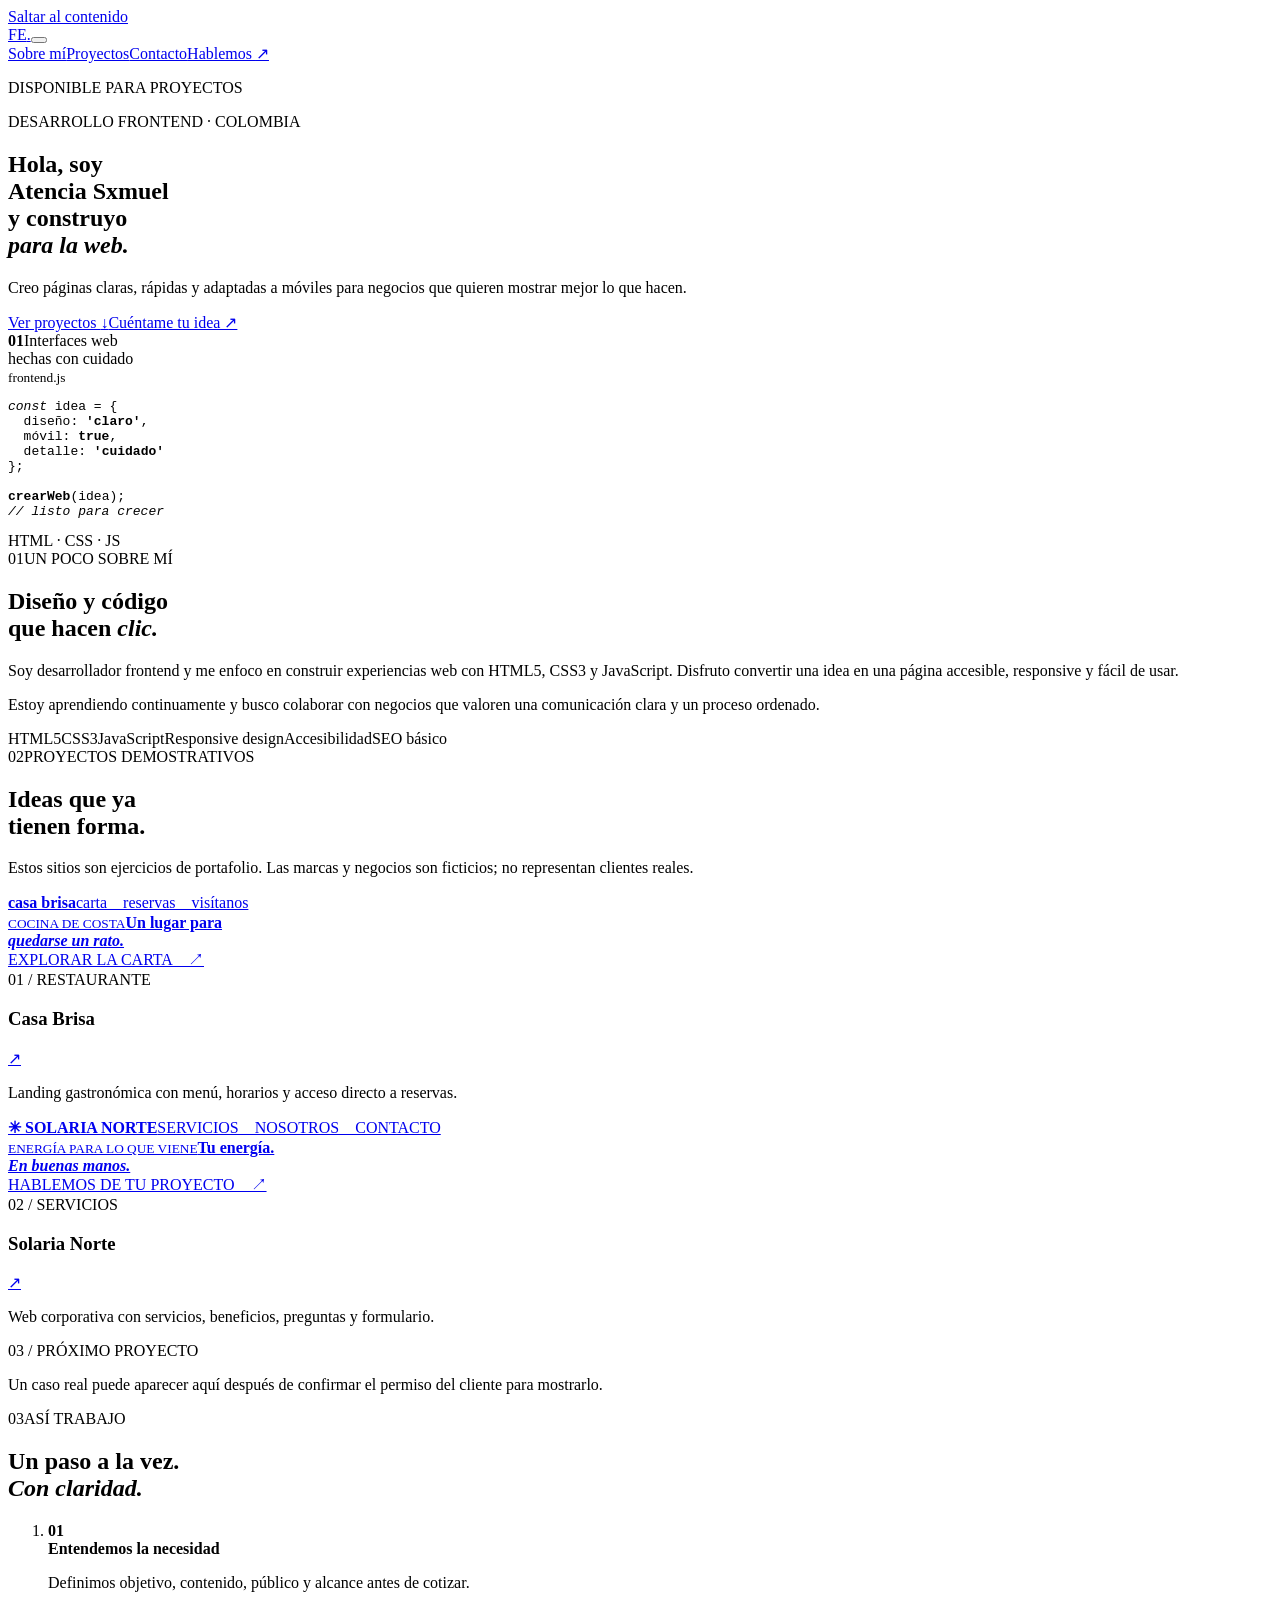
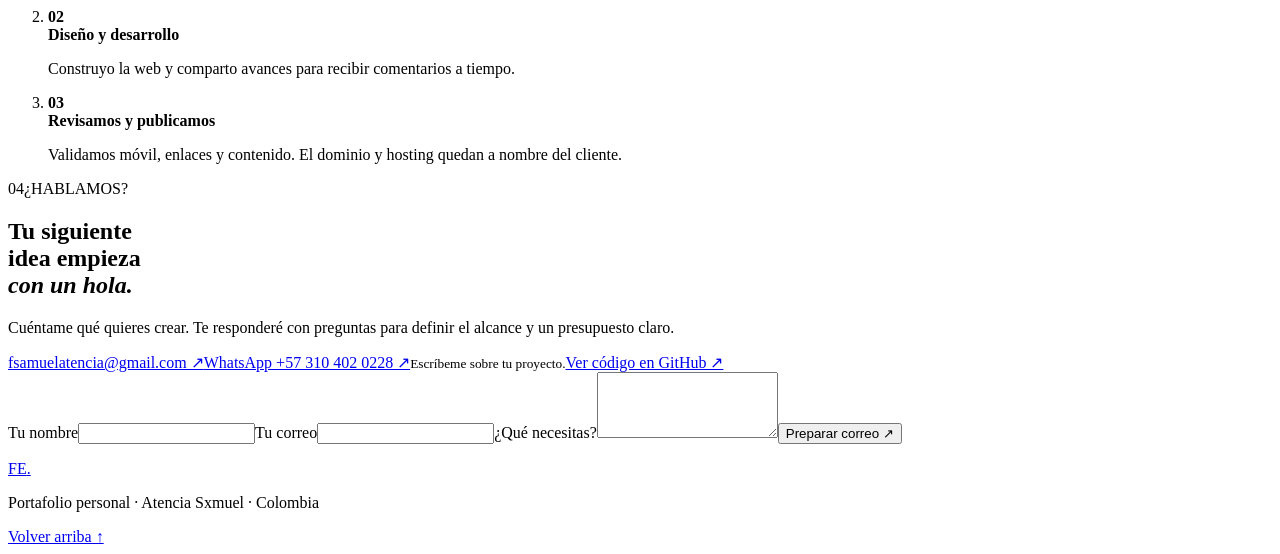
==== portafolio/index.html @ 1b9b663e "Rename portafolio__index.html to portafolio/index.html" ====
<!doctype html>
<html lang="es"><head><meta charset="utf-8"><meta name="viewport" content="width=device-width, initial-scale=1"><meta name="description" content="Portafolio de desarrollo frontend de Atencia Sxmuel. Sitios web rápidos, claros y adaptados a móviles."><meta name="theme-color" content="#151719"><title>Atencia Sxmuel | Desarrollador frontend</title><link rel="stylesheet" href="styles.css"><script src="script.js" defer></script></head>
<body><a class="skip" href="#contenido">Saltar al contenido</a><header class="header"><a class="wordmark" href="#inicio" aria-label="Inicio">FE<span>.</span></a><button class="menu-toggle" aria-expanded="false" aria-controls="nav" aria-label="Abrir menú"><span></span><span></span></button><nav id="nav" aria-label="Navegación principal"><a href="#sobre-mi">Sobre mí</a><a href="#proyectos">Proyectos</a><a href="#contacto">Contacto</a><a class="nav-resume" href="#contacto">Hablemos <span>↗</span></a></nav></header>
<main id="contenido"><section class="hero" id="inicio"><div class="hero-left"><p class="availability"><span></span> DISPONIBLE PARA PROYECTOS</p><p class="eyebrow">DESARROLLO FRONTEND · COLOMBIA</p><h1>Hola, soy<br><span>Atencia Sxmuel</span><br>y construyo<br><em>para la web.</em></h1><p class="hero-summary">Creo páginas claras, rápidas y adaptadas a móviles para negocios que quieren mostrar mejor lo que hacen.</p><div class="hero-ctas"><a class="button button-accent" href="#proyectos">Ver proyectos <span>↓</span></a><a class="quiet-link" href="#contacto">Cuéntame tu idea ↗</a></div><div class="hero-count"><b>01</b><span>Interfaces web<br>hechas con cuidado</span></div></div><div class="hero-right"><div class="orbit orbit-one"></div><div class="orbit orbit-two"></div><div class="code-card"><div class="code-top"><span></span><span></span><span></span><small>frontend.js</small></div><pre><code><i>const</i> idea = {<br>  diseño: <b>'claro'</b>,<br>  móvil: <b>true</b>,<br>  detalle: <b>'cuidado'</b><br>};<br><br><strong>crearWeb</strong>(idea);<br><em>// listo para crecer</em></code></pre></div><div class="hero-tag">HTML <span>·</span> CSS <span>·</span> JS</div></div></section>
<section class="about section" id="sobre-mi"><div class="section-label"><span>01</span><span>UN POCO SOBRE MÍ</span></div><div class="about-body"><h2>Diseño y código<br>que hacen <em>clic.</em></h2><div><p>Soy desarrollador frontend y me enfoco en construir experiencias web con HTML5, CSS3 y JavaScript. Disfruto convertir una idea en una página accesible, responsive y fácil de usar.</p><p>Estoy aprendiendo continuamente y busco colaborar con negocios que valoren una comunicación clara y un proceso ordenado.</p><div class="skills"><span>HTML5</span><span>CSS3</span><span>JavaScript</span><span>Responsive design</span><span>Accesibilidad</span><span>SEO básico</span></div></div></div></section>
<section class="projects section" id="proyectos"><div class="section-label"><span>02</span><span>PROYECTOS DEMOSTRATIVOS</span></div><div class="projects-heading"><h2>Ideas que ya<br>tienen forma.</h2><p>Estos sitios son ejercicios de portafolio. Las marcas y negocios son ficticios; no representan clientes reales.</p></div><div class="project-grid">
 <article class="project-card project-food"><a class="project-preview preview-food" href="../restaurante/index.html" aria-label="Abrir sitio de Casa Brisa"><div class="preview-nav"><b>casa brisa</b><span>carta　reservas　visítanos</span></div><div class="preview-hero"><small>COCINA DE COSTA</small><strong>Un lugar para<br><i>quedarse un rato.</i></strong><div class="preview-chip">EXPLORAR LA CARTA　↗</div></div></a><div class="project-meta"><div><span>01 / RESTAURANTE</span><h3>Casa Brisa</h3></div><a href="../restaurante/index.html" aria-label="Ver proyecto Casa Brisa">↗</a></div><p>Landing gastronómica con menú, horarios y acceso directo a reservas.</p></article>
 <article class="project-card project-energy"><a class="project-preview preview-energy" href="../empresa/index.html" aria-label="Abrir sitio de Solaria Norte"><div class="preview-nav"><b>✳ SOLARIA NORTE</b><span>SERVICIOS　NOSOTROS　CONTACTO</span></div><div class="preview-hero"><small>ENERGÍA PARA LO QUE VIENE</small><strong>Tu energía.<br><i>En buenas manos.</i></strong><div class="preview-chip">HABLEMOS DE TU PROYECTO　↗</div></div></a><div class="project-meta"><div><span>02 / SERVICIOS</span><h3>Solaria Norte</h3></div><a href="../empresa/index.html" aria-label="Ver proyecto Solaria Norte">↗</a></div><p>Web corporativa con servicios, beneficios, preguntas y formulario.</p></article>
 </div><div class="project-note"><span>03 / PRÓXIMO PROYECTO</span><p>Un caso real puede aparecer aquí después de confirmar el permiso del cliente para mostrarlo.</p></div></section>
<section class="process section"><div class="section-label"><span>03</span><span>ASÍ TRABAJO</span></div><div class="process-grid"><h2>Un paso a la vez.<br><em>Con claridad.</em></h2><ol><li><b>01</b><div><strong>Entendemos la necesidad</strong><p>Definimos objetivo, contenido, público y alcance antes de cotizar.</p></div></li><li><b>02</b><div><strong>Diseño y desarrollo</strong><p>Construyo la web y comparto avances para recibir comentarios a tiempo.</p></div></li><li><b>03</b><div><strong>Revisamos y publicamos</strong><p>Validamos móvil, enlaces y contenido. El dominio y hosting quedan a nombre del cliente.</p></div></li></ol></div></section>
<section id="contacto" class="contact section"><div class="section-label"><span>04</span><span>¿HABLAMOS?</span></div><div class="contact-grid"><div><h2>Tu siguiente<br>idea empieza<br><em>con un hola.</em></h2><p>Cuéntame qué quieres crear. Te responderé con preguntas para definir el alcance y un presupuesto claro.</p><a class="email-link" href="mailto:fsamuelatencia@gmail.com">fsamuelatencia@gmail.com ↗</a><a class="email-link" href="https://wa.me/573104020228" target="_blank" rel="noopener">WhatsApp +57 310 402 0228 ↗</a><small>Escríbeme sobre tu proyecto.</small><a class="email-link" href="https://github.com/fsamuelatencia-crypto" target="_blank" rel="noopener">Ver código en GitHub ↗</a></div><form id="contact-form"><label for="name">Tu nombre</label><input id="name" name="name" required minlength="2" autocomplete="name"><label for="email">Tu correo</label><input id="email" type="email" name="email" required autocomplete="email"><label for="message">¿Qué necesitas?</label><textarea id="message" name="message" rows="4" required minlength="10"></textarea><button class="button button-accent" type="submit">Preparar correo <span>↗</span></button><p id="form-status" role="status" aria-live="polite"></p></form></div></section></main>
<footer class="footer"><a class="wordmark" href="#inicio">FE<span>.</span></a><p>Portafolio personal · Atencia Sxmuel · Colombia</p><a href="#inicio">Volver arriba ↑</a></footer></body></html>
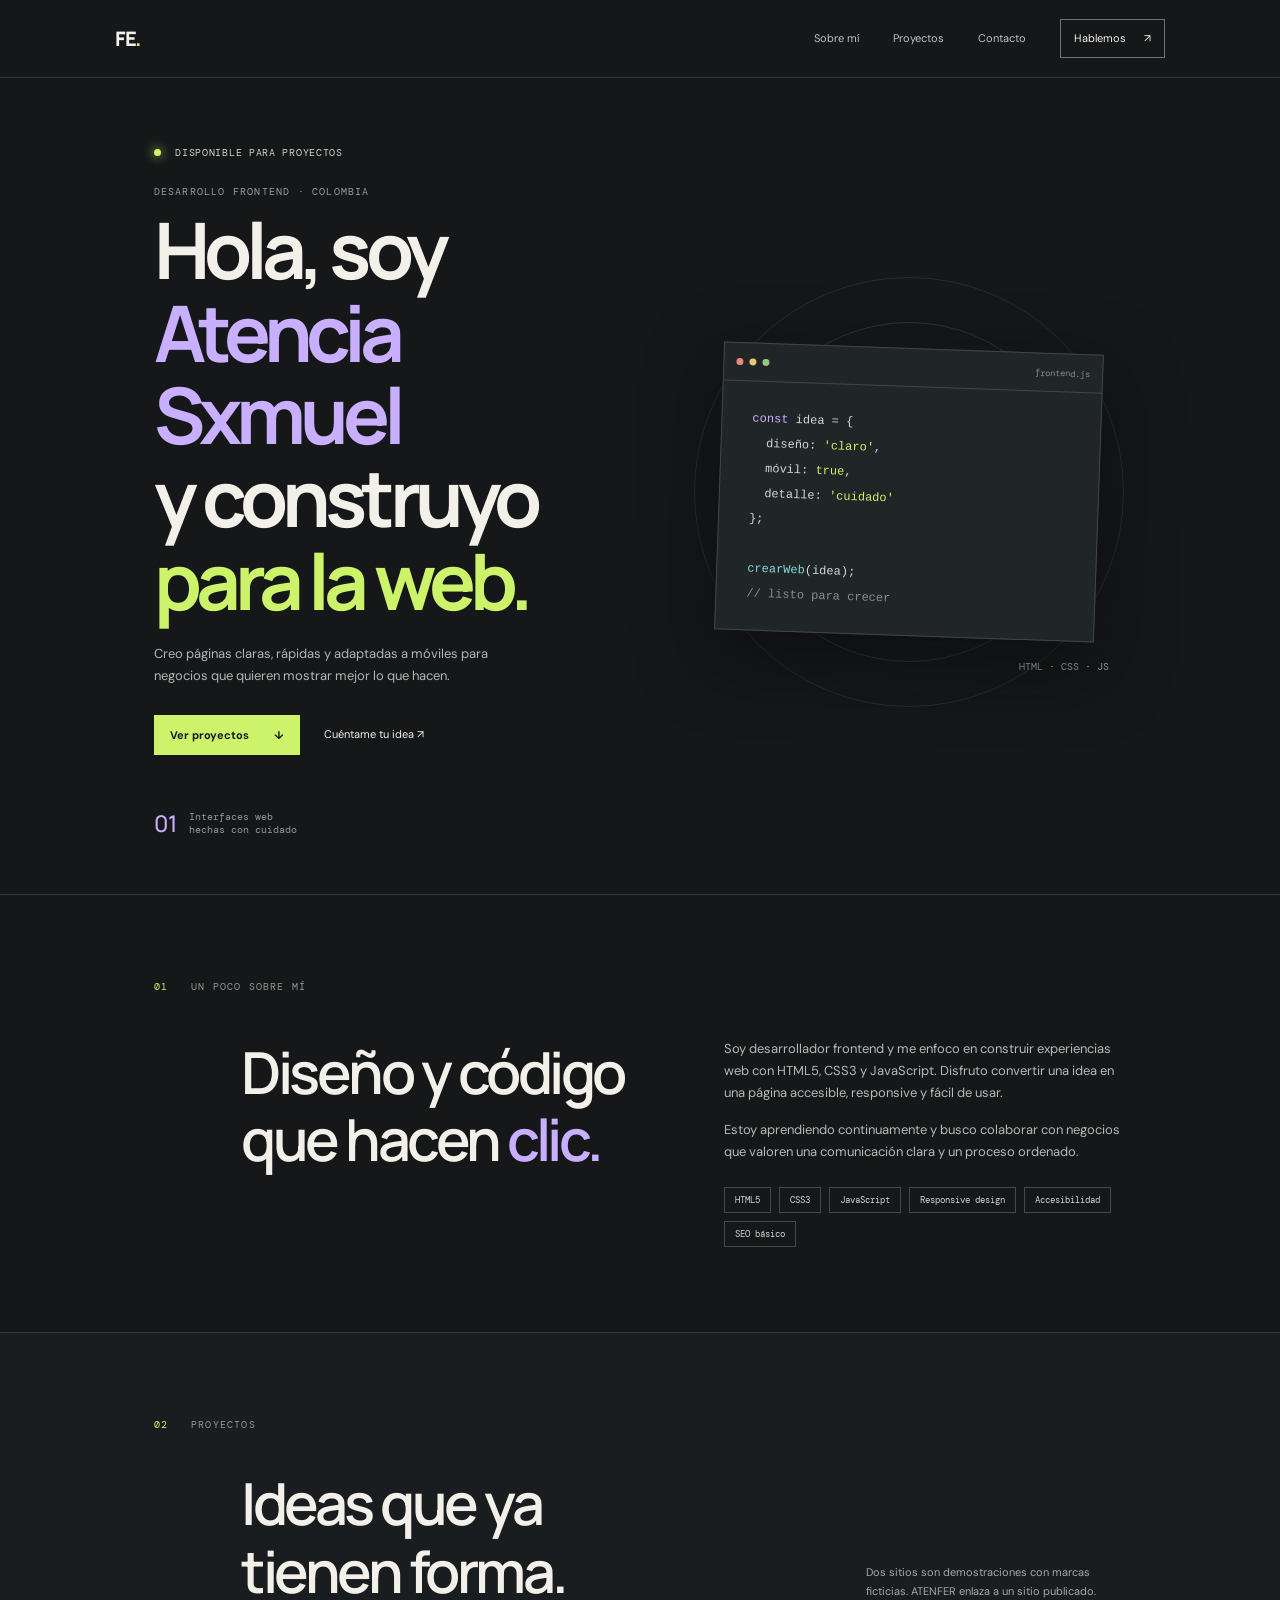
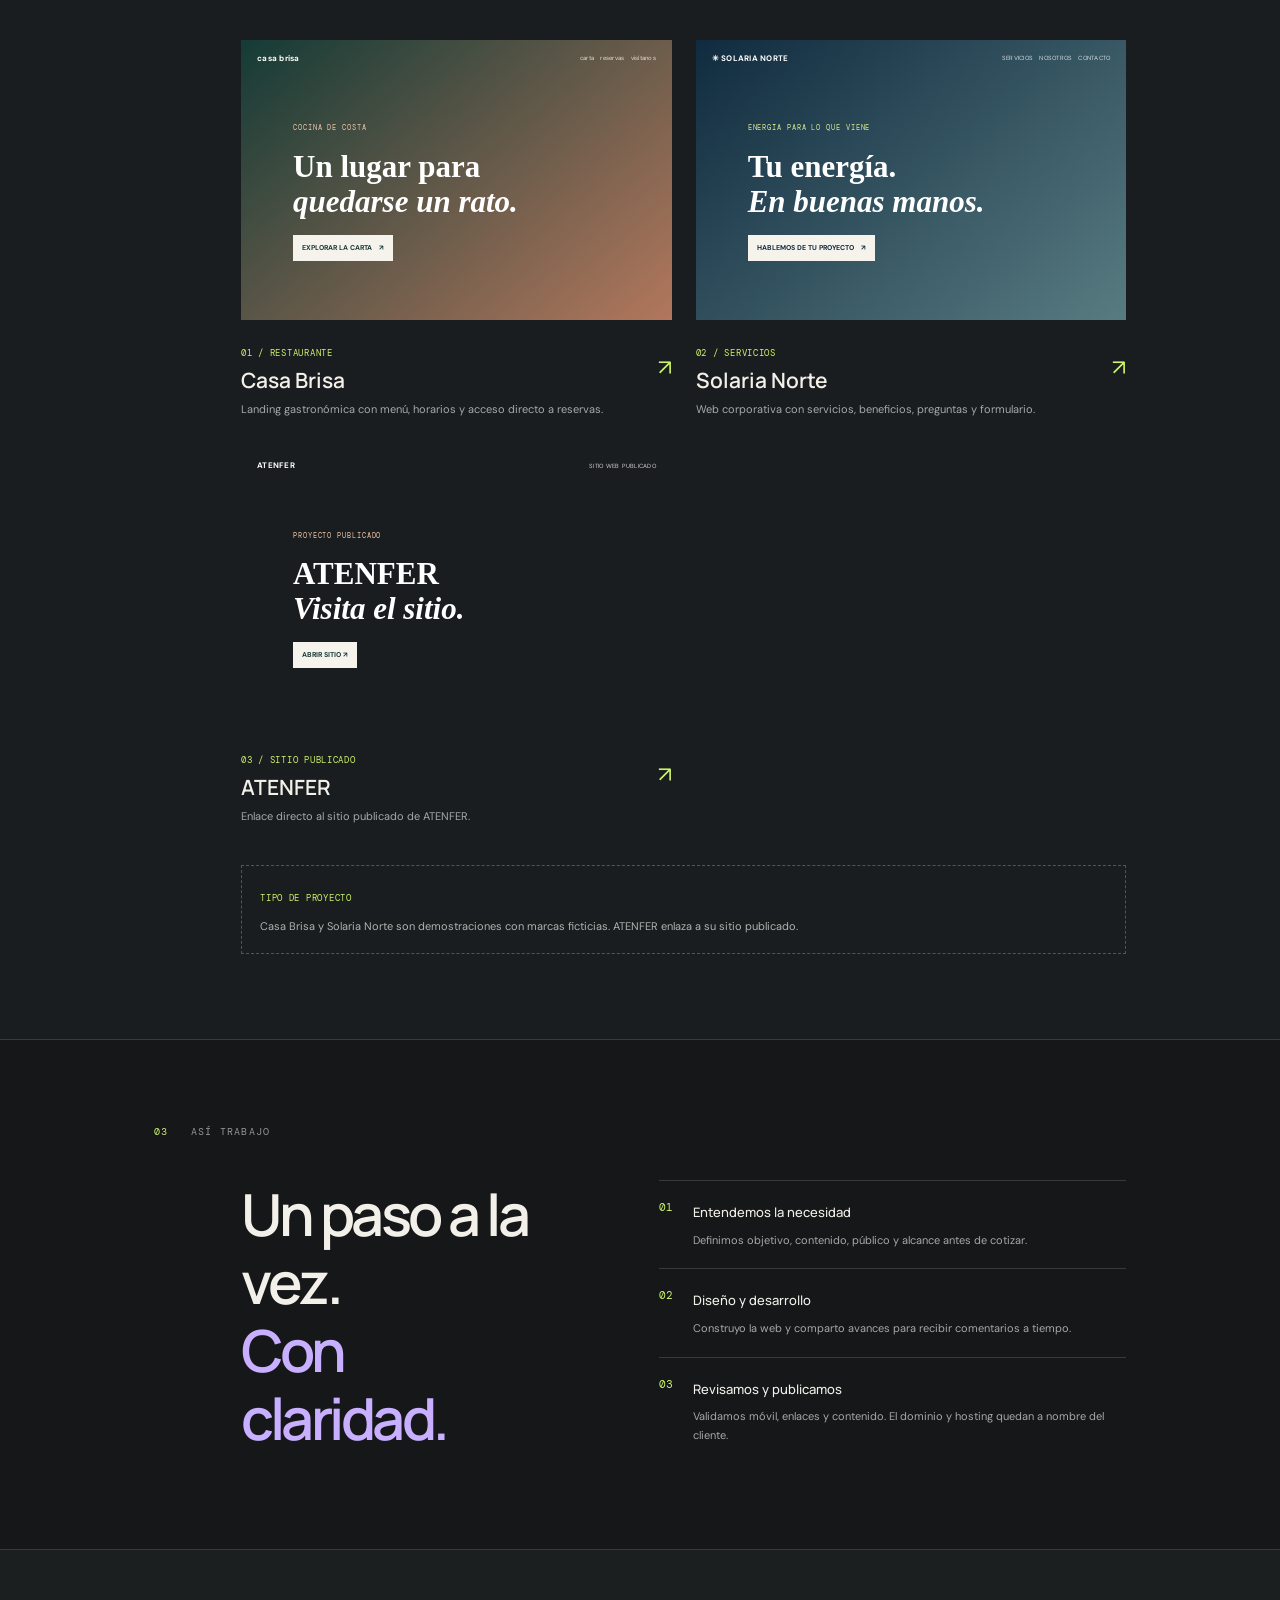
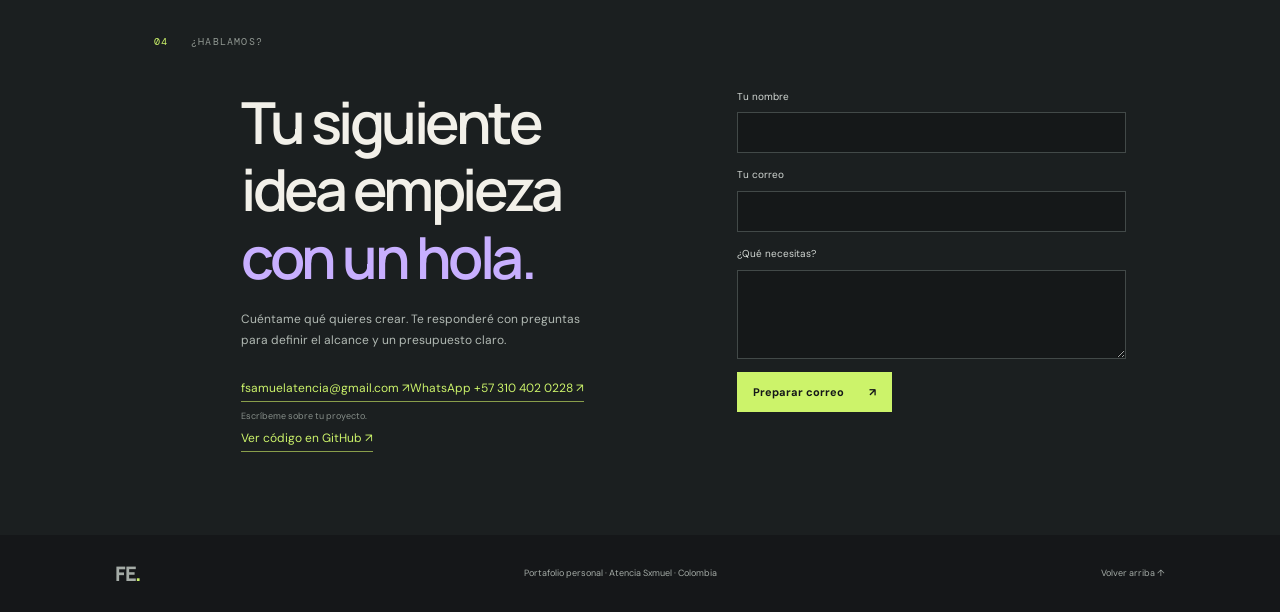
==== commit e73361a7: "Add ATENFER to client portfolio" ====
--- a/portafolio/index.html
+++ b/portafolio/index.html
@@ -3,10 +3,10 @@
 <body><a class="skip" href="#contenido">Saltar al contenido</a><header class="header"><a class="wordmark" href="#inicio" aria-label="Inicio">FE<span>.</span></a><button class="menu-toggle" aria-expanded="false" aria-controls="nav" aria-label="Abrir menú"><span></span><span></span></button><nav id="nav" aria-label="Navegación principal"><a href="#sobre-mi">Sobre mí</a><a href="#proyectos">Proyectos</a><a href="#contacto">Contacto</a><a class="nav-resume" href="#contacto">Hablemos <span>↗</span></a></nav></header>
 <main id="contenido"><section class="hero" id="inicio"><div class="hero-left"><p class="availability"><span></span> DISPONIBLE PARA PROYECTOS</p><p class="eyebrow">DESARROLLO FRONTEND · COLOMBIA</p><h1>Hola, soy<br><span>Atencia Sxmuel</span><br>y construyo<br><em>para la web.</em></h1><p class="hero-summary">Creo páginas claras, rápidas y adaptadas a móviles para negocios que quieren mostrar mejor lo que hacen.</p><div class="hero-ctas"><a class="button button-accent" href="#proyectos">Ver proyectos <span>↓</span></a><a class="quiet-link" href="#contacto">Cuéntame tu idea ↗</a></div><div class="hero-count"><b>01</b><span>Interfaces web<br>hechas con cuidado</span></div></div><div class="hero-right"><div class="orbit orbit-one"></div><div class="orbit orbit-two"></div><div class="code-card"><div class="code-top"><span></span><span></span><span></span><small>frontend.js</small></div><pre><code><i>const</i> idea = {<br>  diseño: <b>'claro'</b>,<br>  móvil: <b>true</b>,<br>  detalle: <b>'cuidado'</b><br>};<br><br><strong>crearWeb</strong>(idea);<br><em>// listo para crecer</em></code></pre></div><div class="hero-tag">HTML <span>·</span> CSS <span>·</span> JS</div></div></section>
 <section class="about section" id="sobre-mi"><div class="section-label"><span>01</span><span>UN POCO SOBRE MÍ</span></div><div class="about-body"><h2>Diseño y código<br>que hacen <em>clic.</em></h2><div><p>Soy desarrollador frontend y me enfoco en construir experiencias web con HTML5, CSS3 y JavaScript. Disfruto convertir una idea en una página accesible, responsive y fácil de usar.</p><p>Estoy aprendiendo continuamente y busco colaborar con negocios que valoren una comunicación clara y un proceso ordenado.</p><div class="skills"><span>HTML5</span><span>CSS3</span><span>JavaScript</span><span>Responsive design</span><span>Accesibilidad</span><span>SEO básico</span></div></div></div></section>
-<section class="projects section" id="proyectos"><div class="section-label"><span>02</span><span>PROYECTOS DEMOSTRATIVOS</span></div><div class="projects-heading"><h2>Ideas que ya<br>tienen forma.</h2><p>Estos sitios son ejercicios de portafolio. Las marcas y negocios son ficticios; no representan clientes reales.</p></div><div class="project-grid">
+<section class="projects section" id="proyectos"><div class="section-label"><span>02</span><span>PROYECTOS</span></div><div class="projects-heading"><h2>Ideas que ya<br>tienen forma.</h2><p>Dos sitios son demostraciones con marcas ficticias. ATENFER enlaza a un sitio publicado.</p></div><div class="project-grid">
  <article class="project-card project-food"><a class="project-preview preview-food" href="../restaurante/index.html" aria-label="Abrir sitio de Casa Brisa"><div class="preview-nav"><b>casa brisa</b><span>carta　reservas　visítanos</span></div><div class="preview-hero"><small>COCINA DE COSTA</small><strong>Un lugar para<br><i>quedarse un rato.</i></strong><div class="preview-chip">EXPLORAR LA CARTA　↗</div></div></a><div class="project-meta"><div><span>01 / RESTAURANTE</span><h3>Casa Brisa</h3></div><a href="../restaurante/index.html" aria-label="Ver proyecto Casa Brisa">↗</a></div><p>Landing gastronómica con menú, horarios y acceso directo a reservas.</p></article>
  <article class="project-card project-energy"><a class="project-preview preview-energy" href="../empresa/index.html" aria-label="Abrir sitio de Solaria Norte"><div class="preview-nav"><b>✳ SOLARIA NORTE</b><span>SERVICIOS　NOSOTROS　CONTACTO</span></div><div class="preview-hero"><small>ENERGÍA PARA LO QUE VIENE</small><strong>Tu energía.<br><i>En buenas manos.</i></strong><div class="preview-chip">HABLEMOS DE TU PROYECTO　↗</div></div></a><div class="project-meta"><div><span>02 / SERVICIOS</span><h3>Solaria Norte</h3></div><a href="../empresa/index.html" aria-label="Ver proyecto Solaria Norte">↗</a></div><p>Web corporativa con servicios, beneficios, preguntas y formulario.</p></article>
- </div><div class="project-note"><span>03 / PRÓXIMO PROYECTO</span><p>Un caso real puede aparecer aquí después de confirmar el permiso del cliente para mostrarlo.</p></div></section>
+ <article class="project-card project-atenfer"><a class="project-preview preview-atenfer" href="https://atenfer.expo.app" target="_blank" rel="noopener" aria-label="Abrir sitio publicado ATENFER"><div class="preview-nav"><b>ATENFER</b><span>SITIO WEB PUBLICADO</span></div><div class="preview-hero"><small>PROYECTO PUBLICADO</small><strong>ATENFER<br><i>Visita el sitio.</i></strong><div class="preview-chip">ABRIR SITIO ↗</div></div></a><div class="project-meta"><div><span>03 / SITIO PUBLICADO</span><h3>ATENFER</h3></div><a href="https://atenfer.expo.app" target="_blank" rel="noopener" aria-label="Abrir ATENFER en una pestaña nueva">↗</a></div><p>Enlace directo al sitio publicado de ATENFER.</p></article></div><div class="project-note"><span>TIPO DE PROYECTO</span><p>Casa Brisa y Solaria Norte son demostraciones con marcas ficticias. ATENFER enlaza a su sitio publicado.</p></div></section>
 <section class="process section"><div class="section-label"><span>03</span><span>ASÍ TRABAJO</span></div><div class="process-grid"><h2>Un paso a la vez.<br><em>Con claridad.</em></h2><ol><li><b>01</b><div><strong>Entendemos la necesidad</strong><p>Definimos objetivo, contenido, público y alcance antes de cotizar.</p></div></li><li><b>02</b><div><strong>Diseño y desarrollo</strong><p>Construyo la web y comparto avances para recibir comentarios a tiempo.</p></div></li><li><b>03</b><div><strong>Revisamos y publicamos</strong><p>Validamos móvil, enlaces y contenido. El dominio y hosting quedan a nombre del cliente.</p></div></li></ol></div></section>
 <section id="contacto" class="contact section"><div class="section-label"><span>04</span><span>¿HABLAMOS?</span></div><div class="contact-grid"><div><h2>Tu siguiente<br>idea empieza<br><em>con un hola.</em></h2><p>Cuéntame qué quieres crear. Te responderé con preguntas para definir el alcance y un presupuesto claro.</p><a class="email-link" href="mailto:fsamuelatencia@gmail.com">fsamuelatencia@gmail.com ↗</a><a class="email-link" href="https://wa.me/573104020228" target="_blank" rel="noopener">WhatsApp +57 310 402 0228 ↗</a><small>Escríbeme sobre tu proyecto.</small><a class="email-link" href="https://github.com/fsamuelatencia-crypto" target="_blank" rel="noopener">Ver código en GitHub ↗</a></div><form id="contact-form"><label for="name">Tu nombre</label><input id="name" name="name" required minlength="2" autocomplete="name"><label for="email">Tu correo</label><input id="email" type="email" name="email" required autocomplete="email"><label for="message">¿Qué necesitas?</label><textarea id="message" name="message" rows="4" required minlength="10"></textarea><button class="button button-accent" type="submit">Preparar correo <span>↗</span></button><p id="form-status" role="status" aria-live="polite"></p></form></div></section></main>
 <footer class="footer"><a class="wordmark" href="#inicio">FE<span>.</span></a><p>Portafolio personal · Atencia Sxmuel · Colombia</p><a href="#inicio">Volver arriba ↑</a></footer></body></html>
--- a/portafolio/styles.css
+++ b/portafolio/styles.css
@@ -0,0 +1 @@
+@import url('https://fonts.googleapis.com/css2?family=DM+Mono:wght@400;500&family=DM+Sans:wght@400;500;600;700&family=Manrope:wght@400;500;600;700;800&display=swap');:root{--bg:#151719;--panel:#1d2022;--text:#f2f0e9;--muted:#a5aaa8;--line:#353a3b;--acid:#ccf36a;--purple:#c8afff;--display:'Manrope',Arial,sans-serif;--sans:'DM Sans',Arial,sans-serif;--mono:'DM Mono',monospace}*{box-sizing:border-box}html{scroll-behavior:smooth}body{margin:0;background:var(--bg);color:var(--text);font:15px/1.7 var(--sans)}a{color:inherit;text-decoration:none}.skip{position:absolute;left:-999px}.skip:focus{left:10px;top:10px;background:#fff;color:#111;padding:10px;z-index:9}.header{height:78px;padding:0 9vw;display:flex;justify-content:space-between;align-items:center;border-bottom:1px solid var(--line)}.wordmark{font:800 20px var(--display);letter-spacing:-.07em}.wordmark span{color:var(--acid)}.header nav{display:flex;gap:34px;align-items:center;font-size:11px;color:#c1c4c1}.header nav a:hover,.quiet-link:hover{color:var(--acid)}.nav-resume{border:1px solid #6f7771;padding:9px 13px;color:var(--text)}.nav-resume span{margin-left:15px}.menu-toggle{display:none}.hero{min-height:680px;padding:68px 12vw 55px;display:grid;grid-template-columns:1.05fr .95fr;align-items:center;gap:6%;overflow:hidden}.availability{font:10px var(--mono);letter-spacing:.07em;color:#d0d4ca;margin:0 0 26px}.availability span{display:inline-block;width:7px;height:7px;border-radius:50%;background:var(--acid);margin-right:8px;box-shadow:0 0 11px #ccf36a}.eyebrow,.section-label{font:10px var(--mono);letter-spacing:.12em;color:#989f99}.hero h1{font:700 clamp(52px,6.2vw,78px)/1.06 var(--display);letter-spacing:-.075em;margin:0 0 22px}.hero h1 span{color:var(--purple)}.hero h1 em{font-style:normal;color:var(--acid)}.hero-summary{max-width:390px;color:#b2b7b4;font-size:13px}.hero-ctas{display:flex;align-items:center;gap:24px;margin-top:27px}.button{display:inline-flex;align-items:center;justify-content:space-between;gap:25px;border:0;padding:13px 16px;font:700 11px var(--sans);cursor:pointer}.button-accent{background:var(--acid);color:#151719}.quiet-link{font-size:11px}.hero-count{display:flex;align-items:center;gap:12px;margin-top:52px;color:#929a95;font:10px var(--mono)}.hero-count b{font:500 23px var(--display);color:var(--purple)}.hero-right{position:relative;min-height:430px;display:grid;place-items:center}.orbit{position:absolute;width:340px;height:340px;border:1px solid #2f3434;border-radius:50%}.orbit-two{width:430px;height:430px;border-color:#272c2d}.code-card{z-index:1;width:min(380px,100%);background:#202527;border:1px solid #414748;box-shadow:0 25px 70px #080a0a99;transform:rotate(2deg)}.code-top{height:38px;border-bottom:1px solid #414748;display:flex;align-items:center;gap:6px;padding:0 12px}.code-top>span{width:7px;height:7px;border-radius:50%;background:#777}.code-top>span:first-child{background:#ec857e}.code-top>span:nth-child(2){background:#e9c66f}.code-top>span:nth-child(3){background:#95c878}.code-top small{margin-left:auto;font:9px var(--mono);color:#858e8a}.code-card pre{padding:24px 30px;margin:0;font:12px/2 var(--mono);color:#d2d9d5}.code-card i{color:#c8afff;font-style:normal}.code-card b{color:var(--acid);font-weight:400}.code-card strong{color:#85d8da;font-weight:400}.code-card em{color:#84908b;font-style:normal}.hero-tag{position:absolute;right:4%;bottom:8%;font:10px var(--mono);color:var(--muted)}.hero-tag span{color:var(--acid)}.section{padding:85px 12vw;border-top:1px solid var(--line)}.section-label{display:flex;gap:23px;color:#929993}.section-label span:first-child{color:var(--acid)}.about-body{display:grid;grid-template-columns:1fr 1fr;gap:9%;margin:45px 0 0 9%}.about h2,.projects h2,.process h2,.contact h2{font:600 clamp(38px,5vw,58px)/1.17 var(--display);letter-spacing:-.06em;margin:0}.about h2 em,.process h2 em,.contact h2 em{font-style:normal;color:var(--purple)}.about-body>div>p{color:#b4bbb6;font-size:13px;margin:0 0 15px}.skills{display:flex;flex-wrap:wrap;gap:8px;margin-top:24px}.skills span{border:1px solid #444a49;padding:6px 10px;color:#d2d6d2;font:9px var(--mono)}.projects{background:#1a1d1f}.projects-heading{display:flex;justify-content:space-between;align-items:end;margin:38px 0 35px 9%}.projects-heading p{font-size:11px;color:var(--muted);max-width:260px;margin:0 0 4px}.project-grid{display:grid;grid-template-columns:1fr 1fr;gap:24px;margin-left:9%}.project-card{min-width:0}.project-preview{height:280px;display:block;padding:12px 16px;color:#fff;overflow:hidden;transition:transform .2s}.project-preview:hover{transform:translateY(-4px)}.preview-food{background:linear-gradient(140deg,#143b36,#b2775c)}.preview-energy{background:linear-gradient(140deg,#102b3f,#587b81)}.preview-nav{display:flex;justify-content:space-between;gap:8px;align-items:center;font-size:8px;letter-spacing:.03em}.preview-nav span{font-size:6px;opacity:.8}.preview-hero{margin:48px 0 0 9%}.preview-hero small{font:7px var(--mono);letter-spacing:.13em;color:#eec4ab}.preview-hero strong{display:block;margin:10px 0 14px;font:600 clamp(19px,3vw,31px)/1.13 Georgia,serif}.preview-energy .preview-hero small{color:#d9e990}.preview-chip{display:inline-block;background:#f6f3ed;color:#183a36;padding:7px 9px;font-size:7px;font-weight:700}.preview-energy .preview-chip{color:#102b3f}.project-meta{display:flex;justify-content:space-between;align-items:center;margin-top:19px}.project-meta span,.project-note>span{font:9px var(--mono);color:var(--acid);letter-spacing:.08em}.project-meta h3{font:600 21px var(--display);margin:2px 0}.project-meta>a{font-size:22px;color:var(--acid)}.project-card>p{font-size:11px;color:var(--muted);margin:4px 0}.project-note{margin:35px 0 0 9%;padding:18px;border:1px dashed #4e5753}.project-note p{margin:7px 0 0;font-size:11px;color:#adb5af}.process-grid{display:grid;grid-template-columns:.8fr 1.2fr;gap:12%;margin:42px 0 0 9%}.process-grid ol{list-style:none;padding:0;margin:0}.process-grid li{display:flex;gap:20px;border-top:1px solid var(--line);padding:19px 0}.process-grid li>b{font:11px var(--mono);color:var(--acid)}.process-grid li strong{font:500 13px var(--display)}.process-grid li p{font-size:11px;color:var(--muted);margin:5px 0 0}.contact{background:#1b1f20}.contact-grid{display:grid;grid-template-columns:1fr 1fr;gap:12%;margin:40px 0 0 9%}.contact-grid>div>p{color:#b1b9b3;font-size:12px;max-width:340px;margin:18px 0 25px}.email-link{font-size:12px;color:var(--acid);border-bottom:1px solid #899e4b;padding-bottom:5px}.contact-grid>div>small{display:block;font-size:9px;color:#868e89;margin-top:9px}.contact form{display:grid;gap:7px}.contact form label{font-size:10px;color:#d2d7d3}.contact input,.contact textarea{width:100%;background:#151819;border:1px solid #424948;padding:11px;color:#fff;font:12px var(--sans);margin-bottom:6px}.contact input:focus,.contact textarea:focus{outline:2px solid var(--acid)}.contact form button{justify-self:start}.footer{padding:25px 9vw;display:flex;justify-content:space-between;align-items:center;gap:16px;color:#a4aba6;font-size:9px}.footer p{margin:0}.footer>a:last-child:hover{color:var(--acid)}@media(max-width:760px){.header{height:68px;padding:0 7vw}.menu-toggle{display:grid;gap:5px;background:none;border:0;padding:9px}.menu-toggle span{height:1px;width:22px;background:#eee}.header nav{display:none;position:absolute;z-index:4;top:68px;left:0;right:0;background:#1c2021;padding:21px 7vw 26px;flex-direction:column;align-items:stretch;gap:15px}.header nav.open{display:flex}.nav-resume{text-align:center}.hero{padding:57px 7vw 42px;grid-template-columns:1fr;gap:20px}.hero h1{font-size:clamp(50px,13vw,70px)}.hero-right{min-height:345px}.orbit{width:270px;height:270px}.orbit-two{width:340px;height:340px}.code-card{width:min(350px,90%)}.hero-tag{right:3%;bottom:0}.hero-count{margin-top:35px}.section{padding:64px 7vw}.about-body,.projects-heading,.project-grid,.project-note,.process-grid,.contact-grid{margin-left:0}.about-body,.process-grid,.contact-grid{grid-template-columns:1fr;gap:25px}.projects-heading{display:block}.projects-heading p{margin-top:17px}.project-grid{grid-template-columns:1fr;gap:30px}.project-preview{height:240px}.preview-hero{margin-top:40px}.footer{padding:22px 7vw;flex-wrap:wrap}.footer p{order:3;width:100%}}@media(prefers-reduced-motion:reduce){html{scroll-behavior:auto}.project-preview{transition:none}}
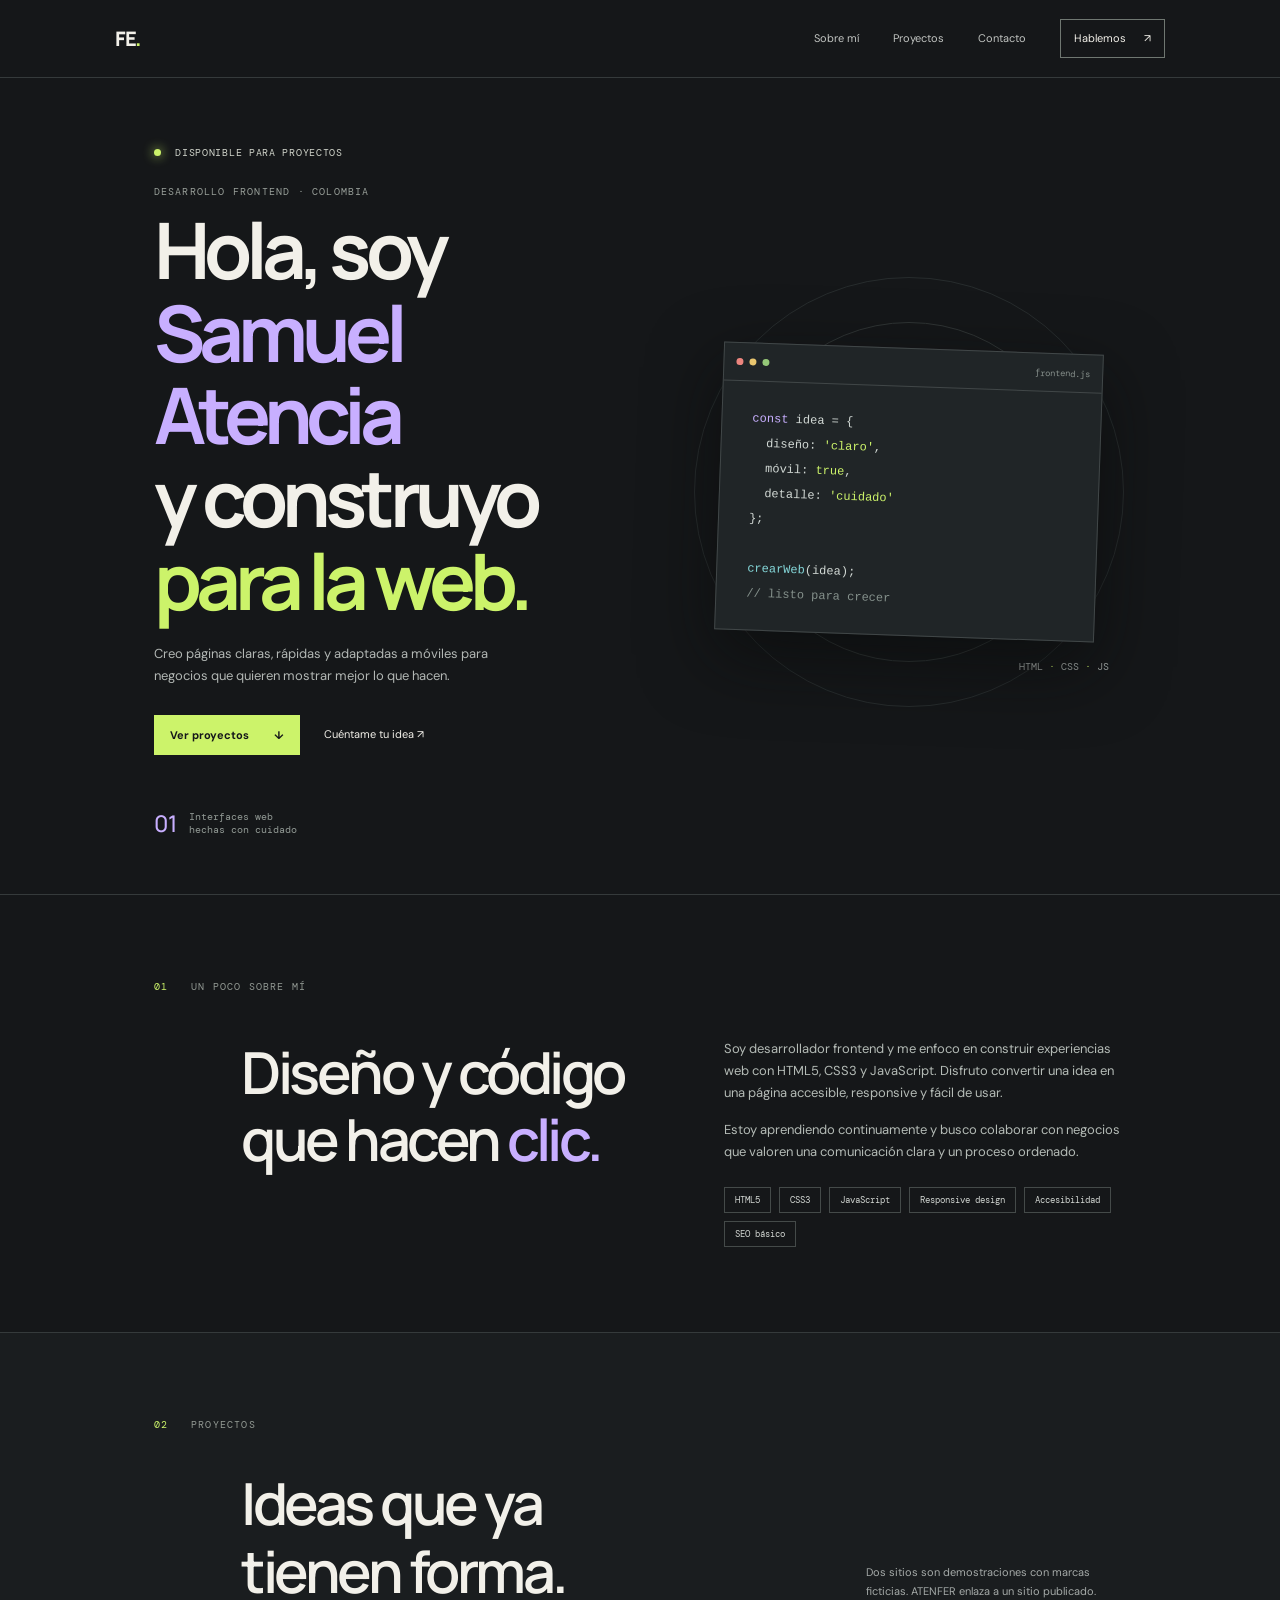
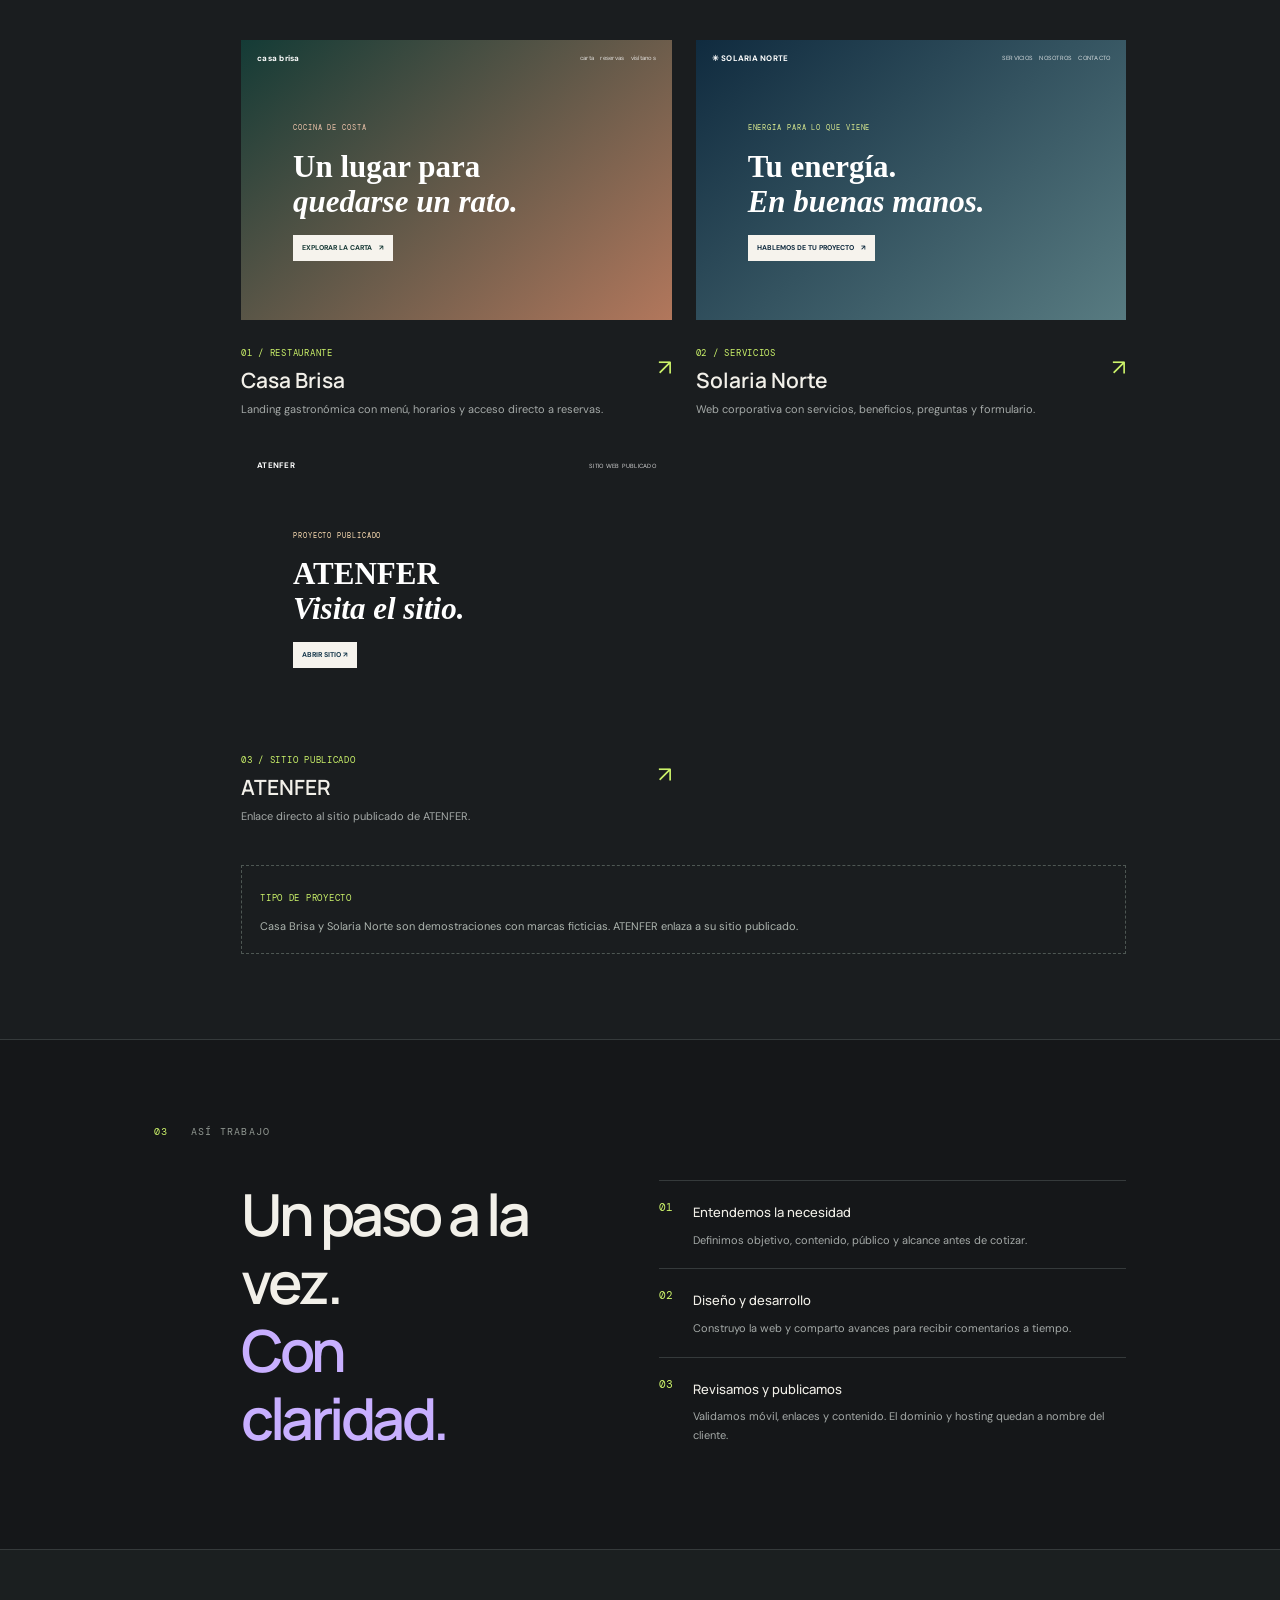
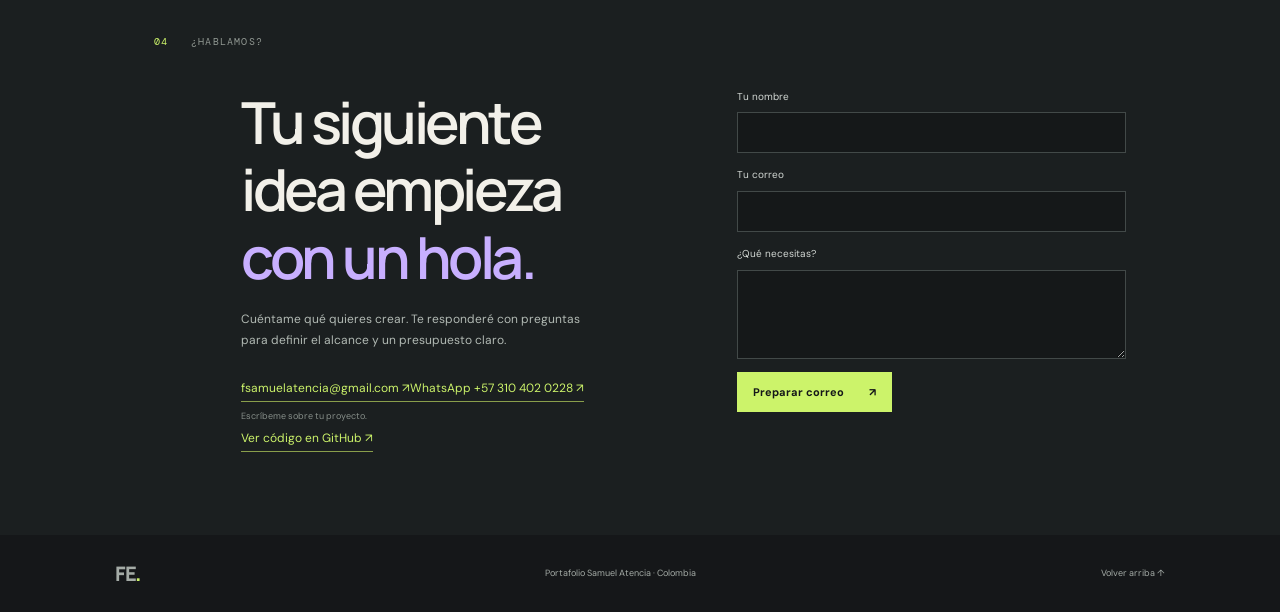
==== commit c578237e: "Rename portfolio to Samuel Atencia" ====
--- a/portafolio/index.html
+++ b/portafolio/index.html
@@ -1,7 +1,7 @@
 <!doctype html>
-<html lang="es"><head><meta charset="utf-8"><meta name="viewport" content="width=device-width, initial-scale=1"><meta name="description" content="Portafolio de desarrollo frontend de Atencia Sxmuel. Sitios web rápidos, claros y adaptados a móviles."><meta name="theme-color" content="#151719"><title>Atencia Sxmuel | Desarrollador frontend</title><link rel="stylesheet" href="styles.css"><script src="script.js" defer></script></head>
+<html lang="es"><head><meta charset="utf-8"><meta name="viewport" content="width=device-width, initial-scale=1"><meta name="description" content="Portafolio Samuel Atencia. Sitios web rápidos, claros y adaptados a móviles."><meta name="theme-color" content="#151719"><title>Portafolio Samuel Atencia</title><link rel="stylesheet" href="styles.css"><script src="script.js" defer></script></head>
 <body><a class="skip" href="#contenido">Saltar al contenido</a><header class="header"><a class="wordmark" href="#inicio" aria-label="Inicio">FE<span>.</span></a><button class="menu-toggle" aria-expanded="false" aria-controls="nav" aria-label="Abrir menú"><span></span><span></span></button><nav id="nav" aria-label="Navegación principal"><a href="#sobre-mi">Sobre mí</a><a href="#proyectos">Proyectos</a><a href="#contacto">Contacto</a><a class="nav-resume" href="#contacto">Hablemos <span>↗</span></a></nav></header>
-<main id="contenido"><section class="hero" id="inicio"><div class="hero-left"><p class="availability"><span></span> DISPONIBLE PARA PROYECTOS</p><p class="eyebrow">DESARROLLO FRONTEND · COLOMBIA</p><h1>Hola, soy<br><span>Atencia Sxmuel</span><br>y construyo<br><em>para la web.</em></h1><p class="hero-summary">Creo páginas claras, rápidas y adaptadas a móviles para negocios que quieren mostrar mejor lo que hacen.</p><div class="hero-ctas"><a class="button button-accent" href="#proyectos">Ver proyectos <span>↓</span></a><a class="quiet-link" href="#contacto">Cuéntame tu idea ↗</a></div><div class="hero-count"><b>01</b><span>Interfaces web<br>hechas con cuidado</span></div></div><div class="hero-right"><div class="orbit orbit-one"></div><div class="orbit orbit-two"></div><div class="code-card"><div class="code-top"><span></span><span></span><span></span><small>frontend.js</small></div><pre><code><i>const</i> idea = {<br>  diseño: <b>'claro'</b>,<br>  móvil: <b>true</b>,<br>  detalle: <b>'cuidado'</b><br>};<br><br><strong>crearWeb</strong>(idea);<br><em>// listo para crecer</em></code></pre></div><div class="hero-tag">HTML <span>·</span> CSS <span>·</span> JS</div></div></section>
+<main id="contenido"><section class="hero" id="inicio"><div class="hero-left"><p class="availability"><span></span> DISPONIBLE PARA PROYECTOS</p><p class="eyebrow">DESARROLLO FRONTEND · COLOMBIA</p><h1>Hola, soy<br><span>Samuel Atencia</span><br>y construyo<br><em>para la web.</em></h1><p class="hero-summary">Creo páginas claras, rápidas y adaptadas a móviles para negocios que quieren mostrar mejor lo que hacen.</p><div class="hero-ctas"><a class="button button-accent" href="#proyectos">Ver proyectos <span>↓</span></a><a class="quiet-link" href="#contacto">Cuéntame tu idea ↗</a></div><div class="hero-count"><b>01</b><span>Interfaces web<br>hechas con cuidado</span></div></div><div class="hero-right"><div class="orbit orbit-one"></div><div class="orbit orbit-two"></div><div class="code-card"><div class="code-top"><span></span><span></span><span></span><small>frontend.js</small></div><pre><code><i>const</i> idea = {<br>  diseño: <b>'claro'</b>,<br>  móvil: <b>true</b>,<br>  detalle: <b>'cuidado'</b><br>};<br><br><strong>crearWeb</strong>(idea);<br><em>// listo para crecer</em></code></pre></div><div class="hero-tag">HTML <span>·</span> CSS <span>·</span> JS</div></div></section>
 <section class="about section" id="sobre-mi"><div class="section-label"><span>01</span><span>UN POCO SOBRE MÍ</span></div><div class="about-body"><h2>Diseño y código<br>que hacen <em>clic.</em></h2><div><p>Soy desarrollador frontend y me enfoco en construir experiencias web con HTML5, CSS3 y JavaScript. Disfruto convertir una idea en una página accesible, responsive y fácil de usar.</p><p>Estoy aprendiendo continuamente y busco colaborar con negocios que valoren una comunicación clara y un proceso ordenado.</p><div class="skills"><span>HTML5</span><span>CSS3</span><span>JavaScript</span><span>Responsive design</span><span>Accesibilidad</span><span>SEO básico</span></div></div></div></section>
 <section class="projects section" id="proyectos"><div class="section-label"><span>02</span><span>PROYECTOS</span></div><div class="projects-heading"><h2>Ideas que ya<br>tienen forma.</h2><p>Dos sitios son demostraciones con marcas ficticias. ATENFER enlaza a un sitio publicado.</p></div><div class="project-grid">
  <article class="project-card project-food"><a class="project-preview preview-food" href="../restaurante/index.html" aria-label="Abrir sitio de Casa Brisa"><div class="preview-nav"><b>casa brisa</b><span>carta　reservas　visítanos</span></div><div class="preview-hero"><small>COCINA DE COSTA</small><strong>Un lugar para<br><i>quedarse un rato.</i></strong><div class="preview-chip">EXPLORAR LA CARTA　↗</div></div></a><div class="project-meta"><div><span>01 / RESTAURANTE</span><h3>Casa Brisa</h3></div><a href="../restaurante/index.html" aria-label="Ver proyecto Casa Brisa">↗</a></div><p>Landing gastronómica con menú, horarios y acceso directo a reservas.</p></article>
@@ -9,4 +9,4 @@
  <article class="project-card project-atenfer"><a class="project-preview preview-atenfer" href="https://atenfer.expo.app" target="_blank" rel="noopener" aria-label="Abrir sitio publicado ATENFER"><div class="preview-nav"><b>ATENFER</b><span>SITIO WEB PUBLICADO</span></div><div class="preview-hero"><small>PROYECTO PUBLICADO</small><strong>ATENFER<br><i>Visita el sitio.</i></strong><div class="preview-chip">ABRIR SITIO ↗</div></div></a><div class="project-meta"><div><span>03 / SITIO PUBLICADO</span><h3>ATENFER</h3></div><a href="https://atenfer.expo.app" target="_blank" rel="noopener" aria-label="Abrir ATENFER en una pestaña nueva">↗</a></div><p>Enlace directo al sitio publicado de ATENFER.</p></article></div><div class="project-note"><span>TIPO DE PROYECTO</span><p>Casa Brisa y Solaria Norte son demostraciones con marcas ficticias. ATENFER enlaza a su sitio publicado.</p></div></section>
 <section class="process section"><div class="section-label"><span>03</span><span>ASÍ TRABAJO</span></div><div class="process-grid"><h2>Un paso a la vez.<br><em>Con claridad.</em></h2><ol><li><b>01</b><div><strong>Entendemos la necesidad</strong><p>Definimos objetivo, contenido, público y alcance antes de cotizar.</p></div></li><li><b>02</b><div><strong>Diseño y desarrollo</strong><p>Construyo la web y comparto avances para recibir comentarios a tiempo.</p></div></li><li><b>03</b><div><strong>Revisamos y publicamos</strong><p>Validamos móvil, enlaces y contenido. El dominio y hosting quedan a nombre del cliente.</p></div></li></ol></div></section>
 <section id="contacto" class="contact section"><div class="section-label"><span>04</span><span>¿HABLAMOS?</span></div><div class="contact-grid"><div><h2>Tu siguiente<br>idea empieza<br><em>con un hola.</em></h2><p>Cuéntame qué quieres crear. Te responderé con preguntas para definir el alcance y un presupuesto claro.</p><a class="email-link" href="mailto:fsamuelatencia@gmail.com">fsamuelatencia@gmail.com ↗</a><a class="email-link" href="https://wa.me/573104020228" target="_blank" rel="noopener">WhatsApp +57 310 402 0228 ↗</a><small>Escríbeme sobre tu proyecto.</small><a class="email-link" href="https://github.com/fsamuelatencia-crypto" target="_blank" rel="noopener">Ver código en GitHub ↗</a></div><form id="contact-form"><label for="name">Tu nombre</label><input id="name" name="name" required minlength="2" autocomplete="name"><label for="email">Tu correo</label><input id="email" type="email" name="email" required autocomplete="email"><label for="message">¿Qué necesitas?</label><textarea id="message" name="message" rows="4" required minlength="10"></textarea><button class="button button-accent" type="submit">Preparar correo <span>↗</span></button><p id="form-status" role="status" aria-live="polite"></p></form></div></section></main>
-<footer class="footer"><a class="wordmark" href="#inicio">FE<span>.</span></a><p>Portafolio personal · Atencia Sxmuel · Colombia</p><a href="#inicio">Volver arriba ↑</a></footer></body></html>
+<footer class="footer"><a class="wordmark" href="#inicio">FE<span>.</span></a><p>Portafolio Samuel Atencia · Colombia</p><a href="#inicio">Volver arriba ↑</a></footer></body></html>
--- a/portafolio/styles.css
+++ b/portafolio/styles.css
@@ -1 +1,4 @@
 @import url('https://fonts.googleapis.com/css2?family=DM+Mono:wght@400;500&family=DM+Sans:wght@400;500;600;700&family=Manrope:wght@400;500;600;700;800&display=swap');:root{--bg:#151719;--panel:#1d2022;--text:#f2f0e9;--muted:#a5aaa8;--line:#353a3b;--acid:#ccf36a;--purple:#c8afff;--display:'Manrope',Arial,sans-serif;--sans:'DM Sans',Arial,sans-serif;--mono:'DM Mono',monospace}*{box-sizing:border-box}html{scroll-behavior:smooth}body{margin:0;background:var(--bg);color:var(--text);font:15px/1.7 var(--sans)}a{color:inherit;text-decoration:none}.skip{position:absolute;left:-999px}.skip:focus{left:10px;top:10px;background:#fff;color:#111;padding:10px;z-index:9}.header{height:78px;padding:0 9vw;display:flex;justify-content:space-between;align-items:center;border-bottom:1px solid var(--line)}.wordmark{font:800 20px var(--display);letter-spacing:-.07em}.wordmark span{color:var(--acid)}.header nav{display:flex;gap:34px;align-items:center;font-size:11px;color:#c1c4c1}.header nav a:hover,.quiet-link:hover{color:var(--acid)}.nav-resume{border:1px solid #6f7771;padding:9px 13px;color:var(--text)}.nav-resume span{margin-left:15px}.menu-toggle{display:none}.hero{min-height:680px;padding:68px 12vw 55px;display:grid;grid-template-columns:1.05fr .95fr;align-items:center;gap:6%;overflow:hidden}.availability{font:10px var(--mono);letter-spacing:.07em;color:#d0d4ca;margin:0 0 26px}.availability span{display:inline-block;width:7px;height:7px;border-radius:50%;background:var(--acid);margin-right:8px;box-shadow:0 0 11px #ccf36a}.eyebrow,.section-label{font:10px var(--mono);letter-spacing:.12em;color:#989f99}.hero h1{font:700 clamp(52px,6.2vw,78px)/1.06 var(--display);letter-spacing:-.075em;margin:0 0 22px}.hero h1 span{color:var(--purple)}.hero h1 em{font-style:normal;color:var(--acid)}.hero-summary{max-width:390px;color:#b2b7b4;font-size:13px}.hero-ctas{display:flex;align-items:center;gap:24px;margin-top:27px}.button{display:inline-flex;align-items:center;justify-content:space-between;gap:25px;border:0;padding:13px 16px;font:700 11px var(--sans);cursor:pointer}.button-accent{background:var(--acid);color:#151719}.quiet-link{font-size:11px}.hero-count{display:flex;align-items:center;gap:12px;margin-top:52px;color:#929a95;font:10px var(--mono)}.hero-count b{font:500 23px var(--display);color:var(--purple)}.hero-right{position:relative;min-height:430px;display:grid;place-items:center}.orbit{position:absolute;width:340px;height:340px;border:1px solid #2f3434;border-radius:50%}.orbit-two{width:430px;height:430px;border-color:#272c2d}.code-card{z-index:1;width:min(380px,100%);background:#202527;border:1px solid #414748;box-shadow:0 25px 70px #080a0a99;transform:rotate(2deg)}.code-top{height:38px;border-bottom:1px solid #414748;display:flex;align-items:center;gap:6px;padding:0 12px}.code-top>span{width:7px;height:7px;border-radius:50%;background:#777}.code-top>span:first-child{background:#ec857e}.code-top>span:nth-child(2){background:#e9c66f}.code-top>span:nth-child(3){background:#95c878}.code-top small{margin-left:auto;font:9px var(--mono);color:#858e8a}.code-card pre{padding:24px 30px;margin:0;font:12px/2 var(--mono);color:#d2d9d5}.code-card i{color:#c8afff;font-style:normal}.code-card b{color:var(--acid);font-weight:400}.code-card strong{color:#85d8da;font-weight:400}.code-card em{color:#84908b;font-style:normal}.hero-tag{position:absolute;right:4%;bottom:8%;font:10px var(--mono);color:var(--muted)}.hero-tag span{color:var(--acid)}.section{padding:85px 12vw;border-top:1px solid var(--line)}.section-label{display:flex;gap:23px;color:#929993}.section-label span:first-child{color:var(--acid)}.about-body{display:grid;grid-template-columns:1fr 1fr;gap:9%;margin:45px 0 0 9%}.about h2,.projects h2,.process h2,.contact h2{font:600 clamp(38px,5vw,58px)/1.17 var(--display);letter-spacing:-.06em;margin:0}.about h2 em,.process h2 em,.contact h2 em{font-style:normal;color:var(--purple)}.about-body>div>p{color:#b4bbb6;font-size:13px;margin:0 0 15px}.skills{display:flex;flex-wrap:wrap;gap:8px;margin-top:24px}.skills span{border:1px solid #444a49;padding:6px 10px;color:#d2d6d2;font:9px var(--mono)}.projects{background:#1a1d1f}.projects-heading{display:flex;justify-content:space-between;align-items:end;margin:38px 0 35px 9%}.projects-heading p{font-size:11px;color:var(--muted);max-width:260px;margin:0 0 4px}.project-grid{display:grid;grid-template-columns:1fr 1fr;gap:24px;margin-left:9%}.project-card{min-width:0}.project-preview{height:280px;display:block;padding:12px 16px;color:#fff;overflow:hidden;transition:transform .2s}.project-preview:hover{transform:translateY(-4px)}.preview-food{background:linear-gradient(140deg,#143b36,#b2775c)}.preview-energy{background:linear-gradient(140deg,#102b3f,#587b81)}.preview-nav{display:flex;justify-content:space-between;gap:8px;align-items:center;font-size:8px;letter-spacing:.03em}.preview-nav span{font-size:6px;opacity:.8}.preview-hero{margin:48px 0 0 9%}.preview-hero small{font:7px var(--mono);letter-spacing:.13em;color:#eec4ab}.preview-hero strong{display:block;margin:10px 0 14px;font:600 clamp(19px,3vw,31px)/1.13 Georgia,serif}.preview-energy .preview-hero small{color:#d9e990}.preview-chip{display:inline-block;background:#f6f3ed;color:#183a36;padding:7px 9px;font-size:7px;font-weight:700}.preview-energy .preview-chip{color:#102b3f}.project-meta{display:flex;justify-content:space-between;align-items:center;margin-top:19px}.project-meta span,.project-note>span{font:9px var(--mono);color:var(--acid);letter-spacing:.08em}.project-meta h3{font:600 21px var(--display);margin:2px 0}.project-meta>a{font-size:22px;color:var(--acid)}.project-card>p{font-size:11px;color:var(--muted);margin:4px 0}.project-note{margin:35px 0 0 9%;padding:18px;border:1px dashed #4e5753}.project-note p{margin:7px 0 0;font-size:11px;color:#adb5af}.process-grid{display:grid;grid-template-columns:.8fr 1.2fr;gap:12%;margin:42px 0 0 9%}.process-grid ol{list-style:none;padding:0;margin:0}.process-grid li{display:flex;gap:20px;border-top:1px solid var(--line);padding:19px 0}.process-grid li>b{font:11px var(--mono);color:var(--acid)}.process-grid li strong{font:500 13px var(--display)}.process-grid li p{font-size:11px;color:var(--muted);margin:5px 0 0}.contact{background:#1b1f20}.contact-grid{display:grid;grid-template-columns:1fr 1fr;gap:12%;margin:40px 0 0 9%}.contact-grid>div>p{color:#b1b9b3;font-size:12px;max-width:340px;margin:18px 0 25px}.email-link{font-size:12px;color:var(--acid);border-bottom:1px solid #899e4b;padding-bottom:5px}.contact-grid>div>small{display:block;font-size:9px;color:#868e89;margin-top:9px}.contact form{display:grid;gap:7px}.contact form label{font-size:10px;color:#d2d7d3}.contact input,.contact textarea{width:100%;background:#151819;border:1px solid #424948;padding:11px;color:#fff;font:12px var(--sans);margin-bottom:6px}.contact input:focus,.contact textarea:focus{outline:2px solid var(--acid)}.contact form button{justify-self:start}.footer{padding:25px 9vw;display:flex;justify-content:space-between;align-items:center;gap:16px;color:#a4aba6;font-size:9px}.footer p{margin:0}.footer>a:last-child:hover{color:var(--acid)}@media(max-width:760px){.header{height:68px;padding:0 7vw}.menu-toggle{display:grid;gap:5px;background:none;border:0;padding:9px}.menu-toggle span{height:1px;width:22px;background:#eee}.header nav{display:none;position:absolute;z-index:4;top:68px;left:0;right:0;background:#1c2021;padding:21px 7vw 26px;flex-direction:column;align-items:stretch;gap:15px}.header nav.open{display:flex}.nav-resume{text-align:center}.hero{padding:57px 7vw 42px;grid-template-columns:1fr;gap:20px}.hero h1{font-size:clamp(50px,13vw,70px)}.hero-right{min-height:345px}.orbit{width:270px;height:270px}.orbit-two{width:340px;height:340px}.code-card{width:min(350px,90%)}.hero-tag{right:3%;bottom:0}.hero-count{margin-top:35px}.section{padding:64px 7vw}.about-body,.projects-heading,.project-grid,.project-note,.process-grid,.contact-grid{margin-left:0}.about-body,.process-grid,.contact-grid{grid-template-columns:1fr;gap:25px}.projects-heading{display:block}.projects-heading p{margin-top:17px}.project-grid{grid-template-columns:1fr;gap:30px}.project-preview{height:240px}.preview-hero{margin-top:40px}.footer{padding:22px 7vw;flex-wrap:wrap}.footer p{order:3;width:100%}}@media(prefers-reduced-motion:reduce){html{scroll-behavior:auto}.project-preview{transition:none}}
+
+.preview-a
+.preview-atenfer{background:linear-gradient(140deg,#15374b,#d17b34)}.preview-atenfer .preview-hero small{color:#ffe0b5}.preview-atenfer .preview-chip{color:#15374b}
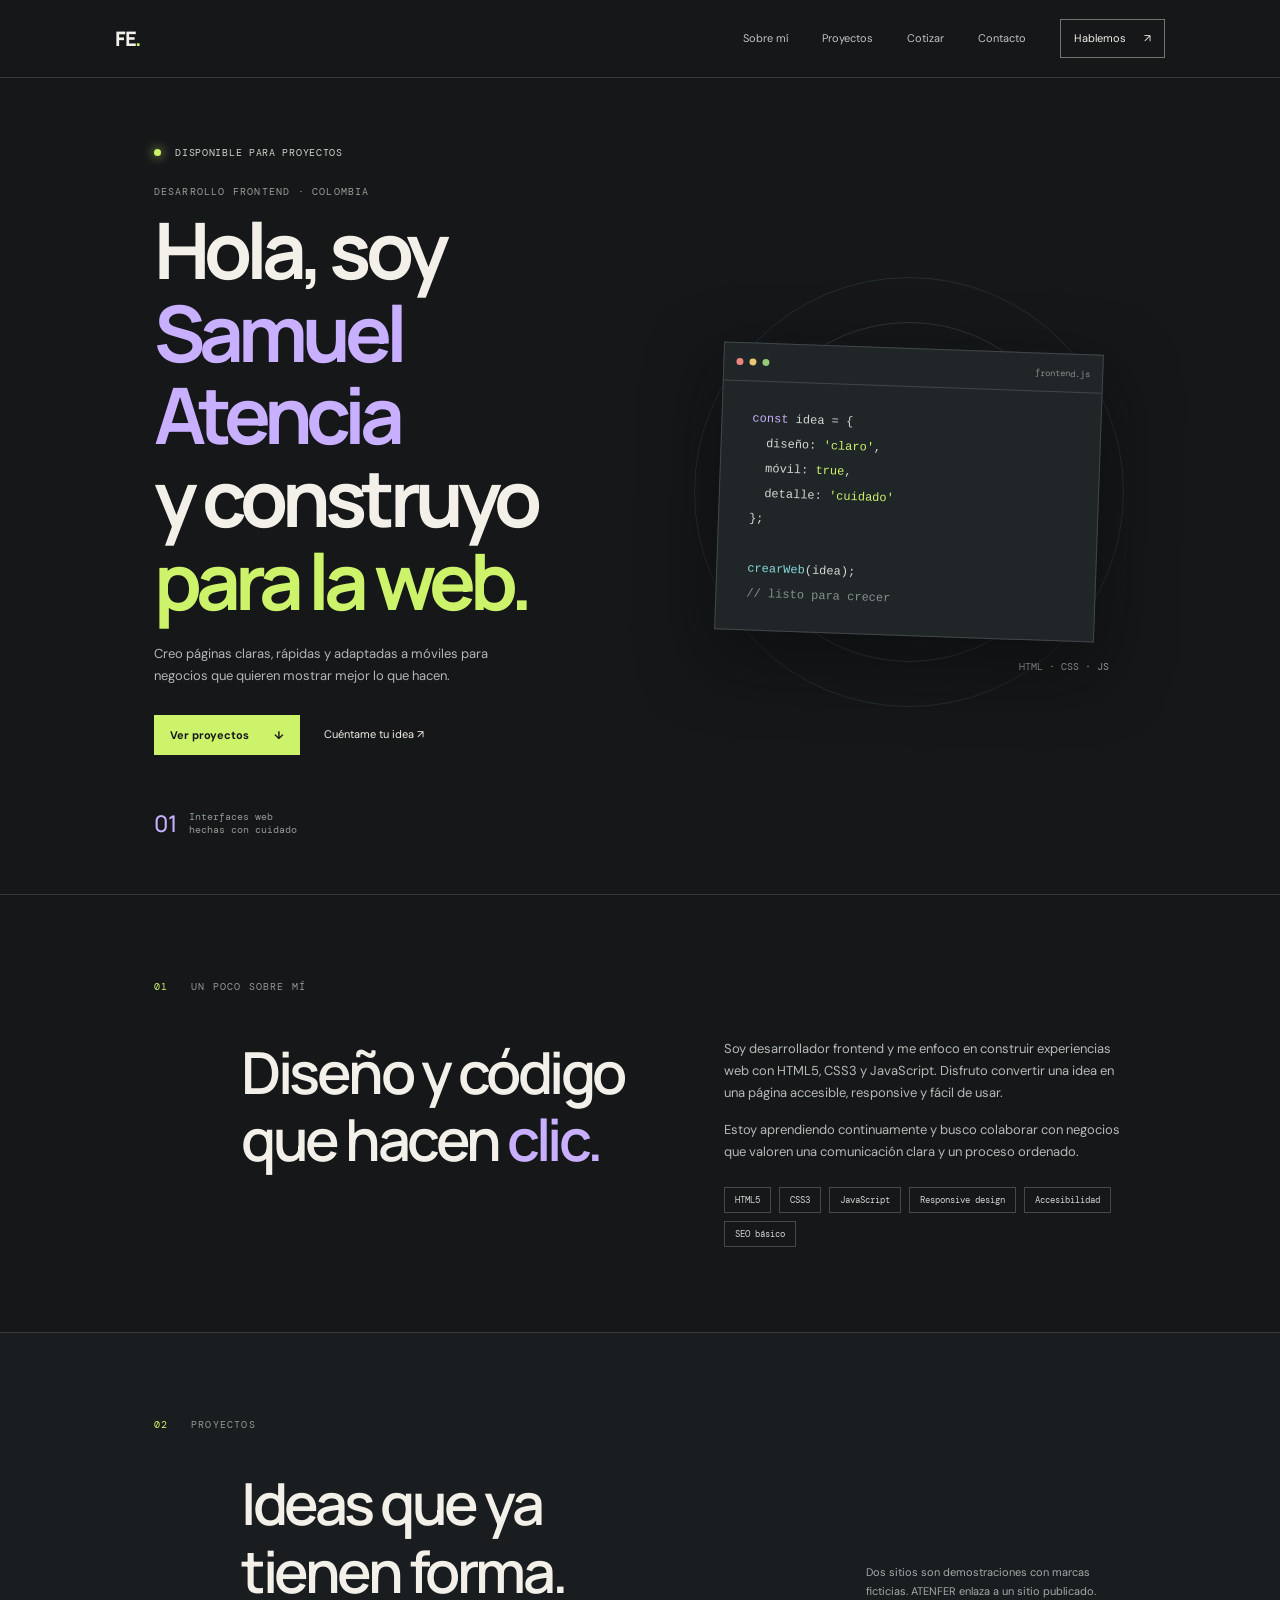
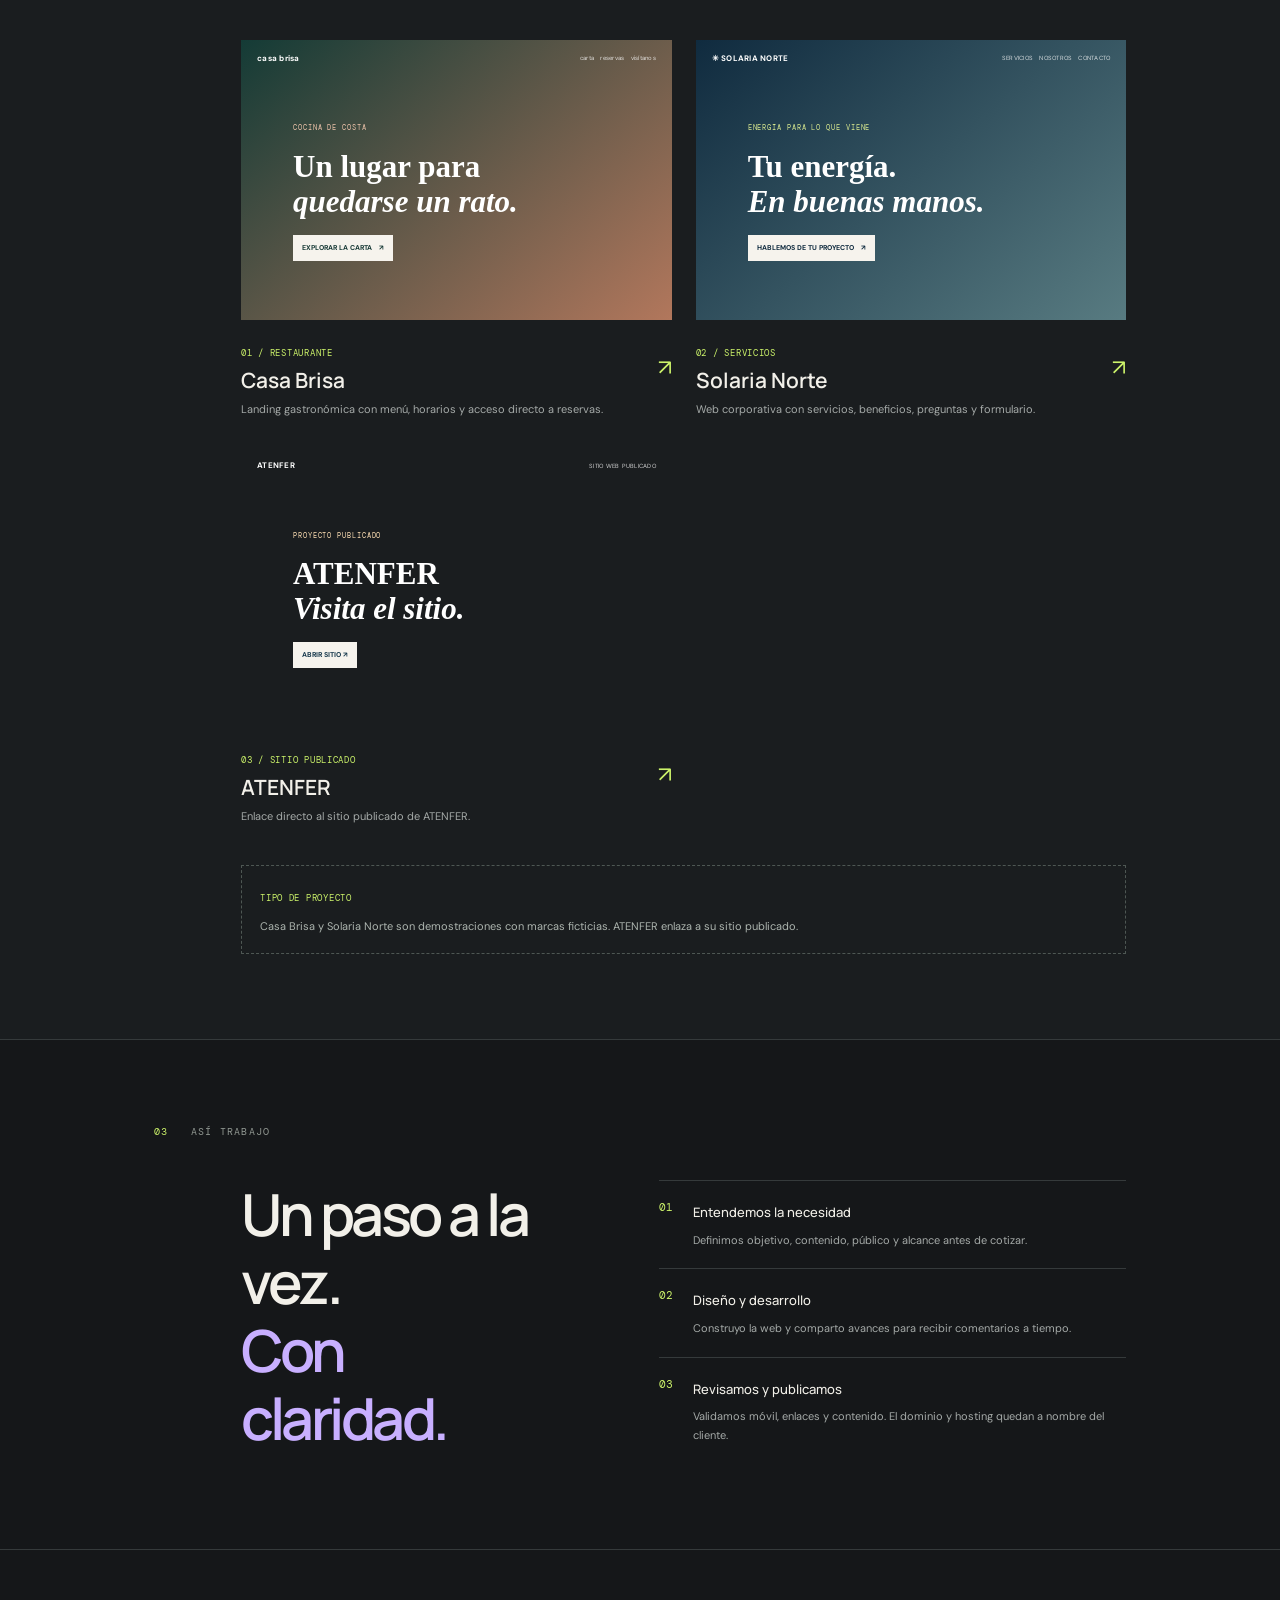
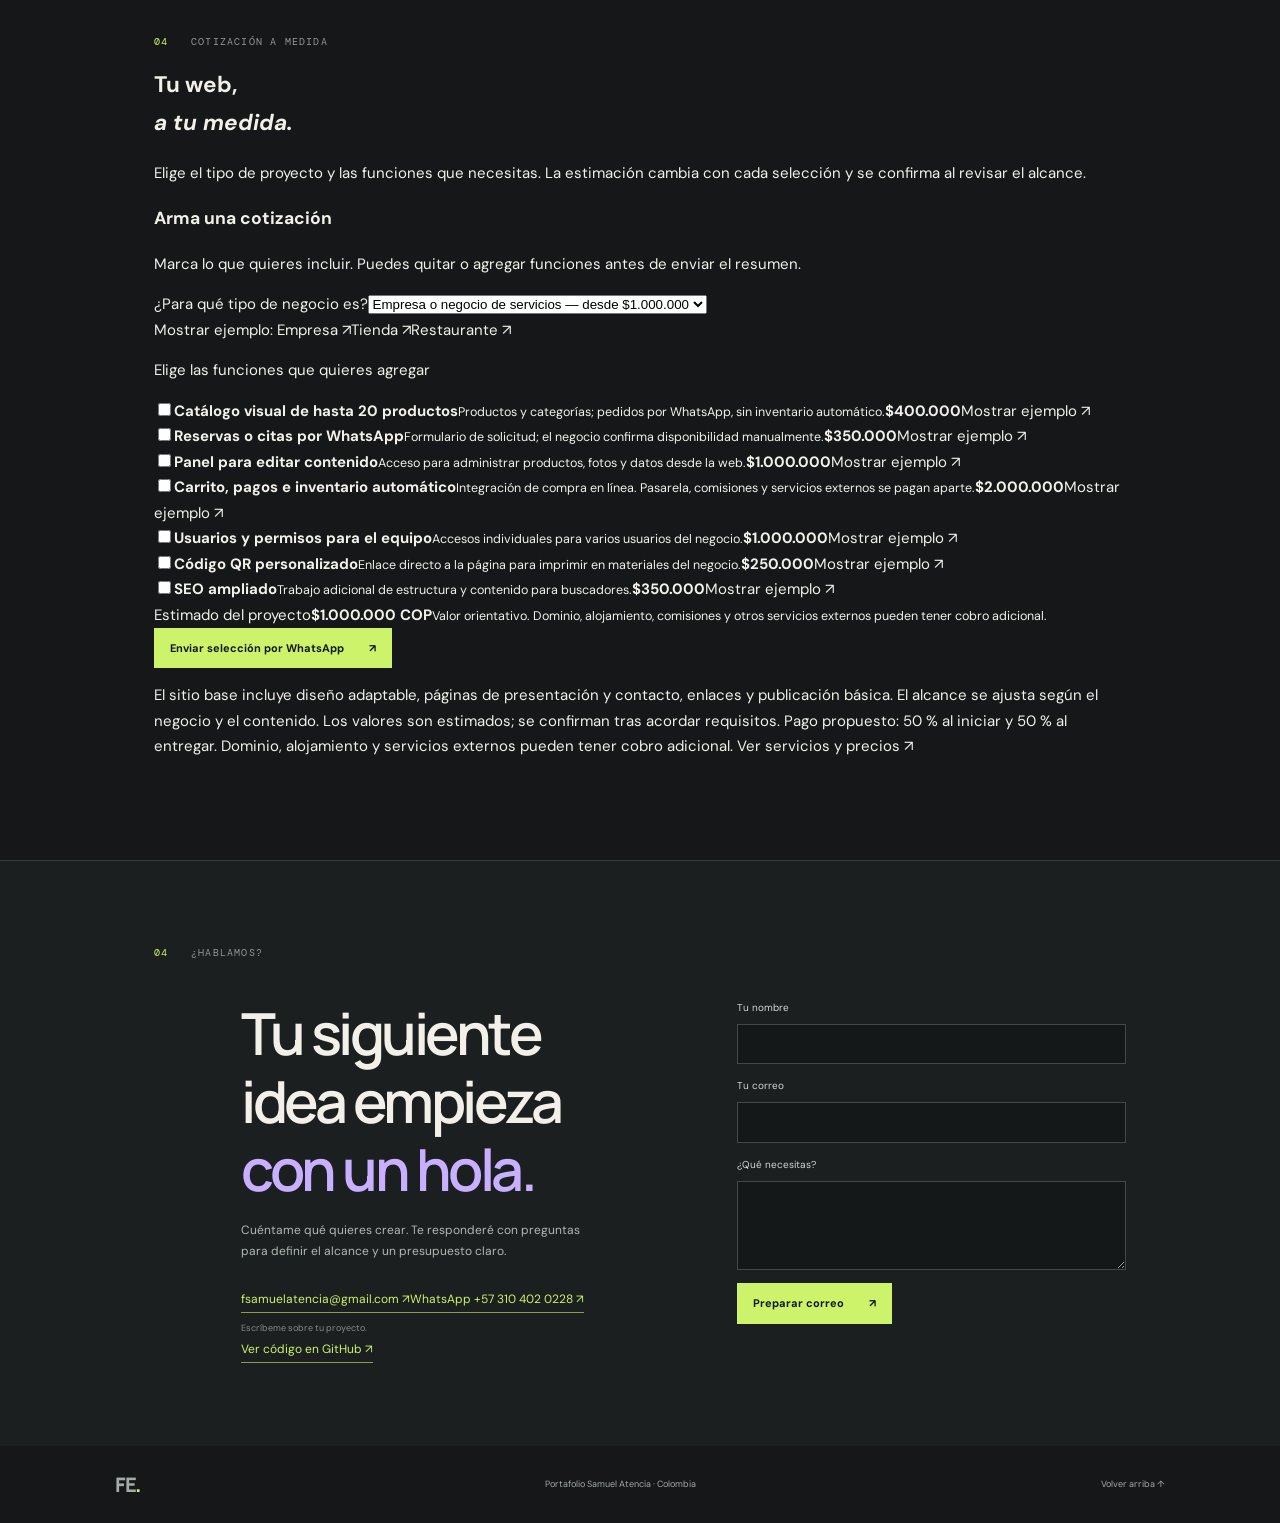
==== commit f413da71: "Add configurable portfolio quote builder" ====
--- a/portafolio/index.html
+++ b/portafolio/index.html
@@ -1,6 +1,6 @@
 <!doctype html>
-<html lang="es"><head><meta charset="utf-8"><meta name="viewport" content="width=device-width, initial-scale=1"><meta name="description" content="Portafolio Samuel Atencia. Sitios web rápidos, claros y adaptados a móviles."><meta name="theme-color" content="#151719"><title>Portafolio Samuel Atencia</title><link rel="stylesheet" href="styles.css"><script src="script.js" defer></script></head>
-<body><a class="skip" href="#contenido">Saltar al contenido</a><header class="header"><a class="wordmark" href="#inicio" aria-label="Inicio">FE<span>.</span></a><button class="menu-toggle" aria-expanded="false" aria-controls="nav" aria-label="Abrir menú"><span></span><span></span></button><nav id="nav" aria-label="Navegación principal"><a href="#sobre-mi">Sobre mí</a><a href="#proyectos">Proyectos</a><a href="#contacto">Contacto</a><a class="nav-resume" href="#contacto">Hablemos <span>↗</span></a></nav></header>
+<html lang="es"><head><meta charset="utf-8"><meta name="viewport" content="width=device-width, initial-scale=1"><meta name="description" content="Portafolio Samuel Atencia, desarrollo frontend. Sitios web rápidos, claros y adaptados a móviles."><meta name="theme-color" content="#151719"><title>Portafolio Samuel Atencia</title><link rel="stylesheet" href="styles.css"><script src="script.js" defer></script></head>
+<body><a class="skip" href="#contenido">Saltar al contenido</a><header class="header"><a class="wordmark" href="#inicio" aria-label="Inicio">FE<span>.</span></a><button class="menu-toggle" aria-expanded="false" aria-controls="nav" aria-label="Abrir menú"><span></span><span></span></button><nav id="nav" aria-label="Navegación principal"><a href="#sobre-mi">Sobre mí</a><a href="#proyectos">Proyectos</a><a href="#cotizador">Cotizar</a><a href="#contacto">Contacto</a><a class="nav-resume" href="#contacto">Hablemos <span>↗</span></a></nav></header>
 <main id="contenido"><section class="hero" id="inicio"><div class="hero-left"><p class="availability"><span></span> DISPONIBLE PARA PROYECTOS</p><p class="eyebrow">DESARROLLO FRONTEND · COLOMBIA</p><h1>Hola, soy<br><span>Samuel Atencia</span><br>y construyo<br><em>para la web.</em></h1><p class="hero-summary">Creo páginas claras, rápidas y adaptadas a móviles para negocios que quieren mostrar mejor lo que hacen.</p><div class="hero-ctas"><a class="button button-accent" href="#proyectos">Ver proyectos <span>↓</span></a><a class="quiet-link" href="#contacto">Cuéntame tu idea ↗</a></div><div class="hero-count"><b>01</b><span>Interfaces web<br>hechas con cuidado</span></div></div><div class="hero-right"><div class="orbit orbit-one"></div><div class="orbit orbit-two"></div><div class="code-card"><div class="code-top"><span></span><span></span><span></span><small>frontend.js</small></div><pre><code><i>const</i> idea = {<br>  diseño: <b>'claro'</b>,<br>  móvil: <b>true</b>,<br>  detalle: <b>'cuidado'</b><br>};<br><br><strong>crearWeb</strong>(idea);<br><em>// listo para crecer</em></code></pre></div><div class="hero-tag">HTML <span>·</span> CSS <span>·</span> JS</div></div></section>
 <section class="about section" id="sobre-mi"><div class="section-label"><span>01</span><span>UN POCO SOBRE MÍ</span></div><div class="about-body"><h2>Diseño y código<br>que hacen <em>clic.</em></h2><div><p>Soy desarrollador frontend y me enfoco en construir experiencias web con HTML5, CSS3 y JavaScript. Disfruto convertir una idea en una página accesible, responsive y fácil de usar.</p><p>Estoy aprendiendo continuamente y busco colaborar con negocios que valoren una comunicación clara y un proceso ordenado.</p><div class="skills"><span>HTML5</span><span>CSS3</span><span>JavaScript</span><span>Responsive design</span><span>Accesibilidad</span><span>SEO básico</span></div></div></div></section>
 <section class="projects section" id="proyectos"><div class="section-label"><span>02</span><span>PROYECTOS</span></div><div class="projects-heading"><h2>Ideas que ya<br>tienen forma.</h2><p>Dos sitios son demostraciones con marcas ficticias. ATENFER enlaza a un sitio publicado.</p></div><div class="project-grid">
@@ -8,5 +8,18 @@
  <article class="project-card project-energy"><a class="project-preview preview-energy" href="../empresa/index.html" aria-label="Abrir sitio de Solaria Norte"><div class="preview-nav"><b>✳ SOLARIA NORTE</b><span>SERVICIOS　NOSOTROS　CONTACTO</span></div><div class="preview-hero"><small>ENERGÍA PARA LO QUE VIENE</small><strong>Tu energía.<br><i>En buenas manos.</i></strong><div class="preview-chip">HABLEMOS DE TU PROYECTO　↗</div></div></a><div class="project-meta"><div><span>02 / SERVICIOS</span><h3>Solaria Norte</h3></div><a href="../empresa/index.html" aria-label="Ver proyecto Solaria Norte">↗</a></div><p>Web corporativa con servicios, beneficios, preguntas y formulario.</p></article>
  <article class="project-card project-atenfer"><a class="project-preview preview-atenfer" href="https://atenfer.expo.app" target="_blank" rel="noopener" aria-label="Abrir sitio publicado ATENFER"><div class="preview-nav"><b>ATENFER</b><span>SITIO WEB PUBLICADO</span></div><div class="preview-hero"><small>PROYECTO PUBLICADO</small><strong>ATENFER<br><i>Visita el sitio.</i></strong><div class="preview-chip">ABRIR SITIO ↗</div></div></a><div class="project-meta"><div><span>03 / SITIO PUBLICADO</span><h3>ATENFER</h3></div><a href="https://atenfer.expo.app" target="_blank" rel="noopener" aria-label="Abrir ATENFER en una pestaña nueva">↗</a></div><p>Enlace directo al sitio publicado de ATENFER.</p></article></div><div class="project-note"><span>TIPO DE PROYECTO</span><p>Casa Brisa y Solaria Norte son demostraciones con marcas ficticias. ATENFER enlaza a su sitio publicado.</p></div></section>
 <section class="process section"><div class="section-label"><span>03</span><span>ASÍ TRABAJO</span></div><div class="process-grid"><h2>Un paso a la vez.<br><em>Con claridad.</em></h2><ol><li><b>01</b><div><strong>Entendemos la necesidad</strong><p>Definimos objetivo, contenido, público y alcance antes de cotizar.</p></div></li><li><b>02</b><div><strong>Diseño y desarrollo</strong><p>Construyo la web y comparto avances para recibir comentarios a tiempo.</p></div></li><li><b>03</b><div><strong>Revisamos y publicamos</strong><p>Validamos móvil, enlaces y contenido. El dominio y hosting quedan a nombre del cliente.</p></div></li></ol></div></section>
-<section id="contacto" class="contact section"><div class="section-label"><span>04</span><span>¿HABLAMOS?</span></div><div class="contact-grid"><div><h2>Tu siguiente<br>idea empieza<br><em>con un hola.</em></h2><p>Cuéntame qué quieres crear. Te responderé con preguntas para definir el alcance y un presupuesto claro.</p><a class="email-link" href="mailto:fsamuelatencia@gmail.com">fsamuelatencia@gmail.com ↗</a><a class="email-link" href="https://wa.me/573104020228" target="_blank" rel="noopener">WhatsApp +57 310 402 0228 ↗</a><small>Escríbeme sobre tu proyecto.</small><a class="email-link" href="https://github.com/fsamuelatencia-crypto" target="_blank" rel="noopener">Ver código en GitHub ↗</a></div><form id="contact-form"><label for="name">Tu nombre</label><input id="name" name="name" required minlength="2" autocomplete="name"><label for="email">Tu correo</label><input id="email" type="email" name="email" required autocomplete="email"><label for="message">¿Qué necesitas?</label><textarea id="message" name="message" rows="4" required minlength="10"></textarea><button class="button button-accent" type="submit">Preparar correo <span>↗</span></button><p id="form-status" role="status" aria-live="polite"></p></form></div></section></main>
+<section class="pricing section" id="planes"><div class="section-label"><span>04</span><span>COTIZACIÓN A MEDIDA</span></div><div class="pricing-heading"><h2>Tu web,<br><em>a tu medida.</em></h2><p>Elige el tipo de proyecto y las funciones que necesitas. La estimación cambia con cada selección y se confirma al revisar el alcance.</p></div>
+<div class="quote-builder" id="cotizador"><div class="quote-intro"><h3>Arma una cotización</h3><p>Marca lo que quieres incluir. Puedes quitar o agregar funciones antes de enviar el resumen.</p></div><label class="quote-label" for="site-type">¿Para qué tipo de negocio es?</label><select id="site-type"><option value="business">Empresa o negocio de servicios — desde $1.000.000</option><option value="shop">Tienda o establecimiento — desde $1.200.000</option><option value="restaurant">Restaurante o cafetería — desde $1.000.000</option></select><div class="base-examples"><span>Mostrar ejemplo:</span> <a href="muestras.html#empresa" target="_blank" rel="noopener">Empresa ↗</a><a href="muestras.html#tienda" target="_blank" rel="noopener">Tienda ↗</a><a href="muestras.html#restaurante" target="_blank" rel="noopener">Restaurante ↗</a></div><p class="quote-label">Elige las funciones que quieres agregar</p><div class="quote-options">
+<div class="quote-item"><label class="quote-option"><input type="checkbox" value="catalog"><span><b>Catálogo visual de hasta 20 productos</b><small>Productos y categorías; pedidos por WhatsApp, sin inventario automático.</small></span><strong>$400.000</strong></label><a class="quote-example" href="muestras.html#catalogo" target="_blank" rel="noopener">Mostrar ejemplo ↗</a></div>
+<div class="quote-item"><label class="quote-option"><input type="checkbox" value="booking"><span><b>Reservas o citas por WhatsApp</b><small>Formulario de solicitud; el negocio confirma disponibilidad manualmente.</small></span><strong>$350.000</strong></label><a class="quote-example" href="muestras.html#reservas" target="_blank" rel="noopener">Mostrar ejemplo ↗</a></div>
+<div class="quote-item"><label class="quote-option"><input type="checkbox" value="admin"><span><b>Panel para editar contenido</b><small>Acceso para administrar productos, fotos y datos desde la web.</small></span><strong>$1.000.000</strong></label><a class="quote-example" href="muestras.html#administracion" target="_blank" rel="noopener">Mostrar ejemplo ↗</a></div>
+<div class="quote-item"><label class="quote-option"><input type="checkbox" value="commerce"><span><b>Carrito, pagos e inventario automático</b><small>Integración de compra en línea. Pasarela, comisiones y servicios externos se pagan aparte.</small></span><strong>$2.000.000</strong></label><a class="quote-example" href="muestras.html#tienda-online" target="_blank" rel="noopener">Mostrar ejemplo ↗</a></div>
+<div class="quote-item"><label class="quote-option"><input type="checkbox" value="users"><span><b>Usuarios y permisos para el equipo</b><small>Accesos individuales para varios usuarios del negocio.</small></span><strong>$1.000.000</strong></label><a class="quote-example" href="muestras.html#usuarios" target="_blank" rel="noopener">Mostrar ejemplo ↗</a></div>
+<div class="quote-item"><label class="quote-option"><input type="checkbox" value="qr"><span><b>Código QR personalizado</b><small>Enlace directo a la página para imprimir en materiales del negocio.</small></span><strong>$250.000</strong></label><a class="quote-example" href="muestras.html#qr" target="_blank" rel="noopener">Mostrar ejemplo ↗</a></div>
+<div class="quote-item"><label class="quote-option"><input type="checkbox" value="seo"><span><b>SEO ampliado</b><small>Trabajo adicional de estructura y contenido para buscadores.</small></span><strong>$350.000</strong></label><a class="quote-example" href="muestras.html#seo" target="_blank" rel="noopener">Mostrar ejemplo ↗</a></div></div>
+<div class="quote-total"><span>Estimado del proyecto</span><strong id="quote-total" aria-live="polite">$1.000.000 COP</strong><small>Valor orientativo. Dominio, alojamiento, comisiones y otros servicios externos pueden tener cobro adicional.</small></div><a class="button button-accent" id="quote-whatsapp" href="https://wa.me/573104020228" target="_blank" rel="noopener">Enviar selección por WhatsApp <span>↗</span></a></div>
+<p class="pricing-note">El sitio base incluye diseño adaptable, páginas de presentación y contacto, enlaces y publicación básica. El alcance se ajusta según el negocio y el contenido. Los valores son estimados; se confirman tras acordar requisitos. Pago propuesto: 50 % al iniciar y 50 % al entregar. Dominio, alojamiento y servicios externos pueden tener cobro adicional. <a href="../../Planes y precios.txt">Ver servicios y precios ↗</a></p></section><section id="contacto" class="contact section"><div class="section-label"><span>04</span><span>¿HABLAMOS?</span></div><div class="contact-grid"><div><h2>Tu siguiente<br>idea empieza<br><em>con un hola.</em></h2><p>Cuéntame qué quieres crear. Te responderé con preguntas para definir el alcance y un presupuesto claro.</p><a class="email-link" href="mailto:fsamuelatencia@gmail.com">fsamuelatencia@gmail.com ↗</a><a class="email-link" href="https://wa.me/573104020228" target="_blank" rel="noopener">WhatsApp +57 310 402 0228 ↗</a><small>Escríbeme sobre tu proyecto.</small><a class="email-link" href="https://github.com/fsamuelatencia-crypto" target="_blank" rel="noopener">Ver código en GitHub ↗</a></div><form id="contact-form"><label for="name">Tu nombre</label><input id="name" name="name" required minlength="2" autocomplete="name"><label for="email">Tu correo</label><input id="email" type="email" name="email" required autocomplete="email"><label for="message">¿Qué necesitas?</label><textarea id="message" name="message" rows="4" required minlength="10"></textarea><button class="button button-accent" type="submit">Preparar correo <span>↗</span></button><p id="form-status" role="status" aria-live="polite"></p></form></div></section></main>
 <footer class="footer"><a class="wordmark" href="#inicio">FE<span>.</span></a><p>Portafolio Samuel Atencia · Colombia</p><a href="#inicio">Volver arriba ↑</a></footer></body></html>
+
+
+
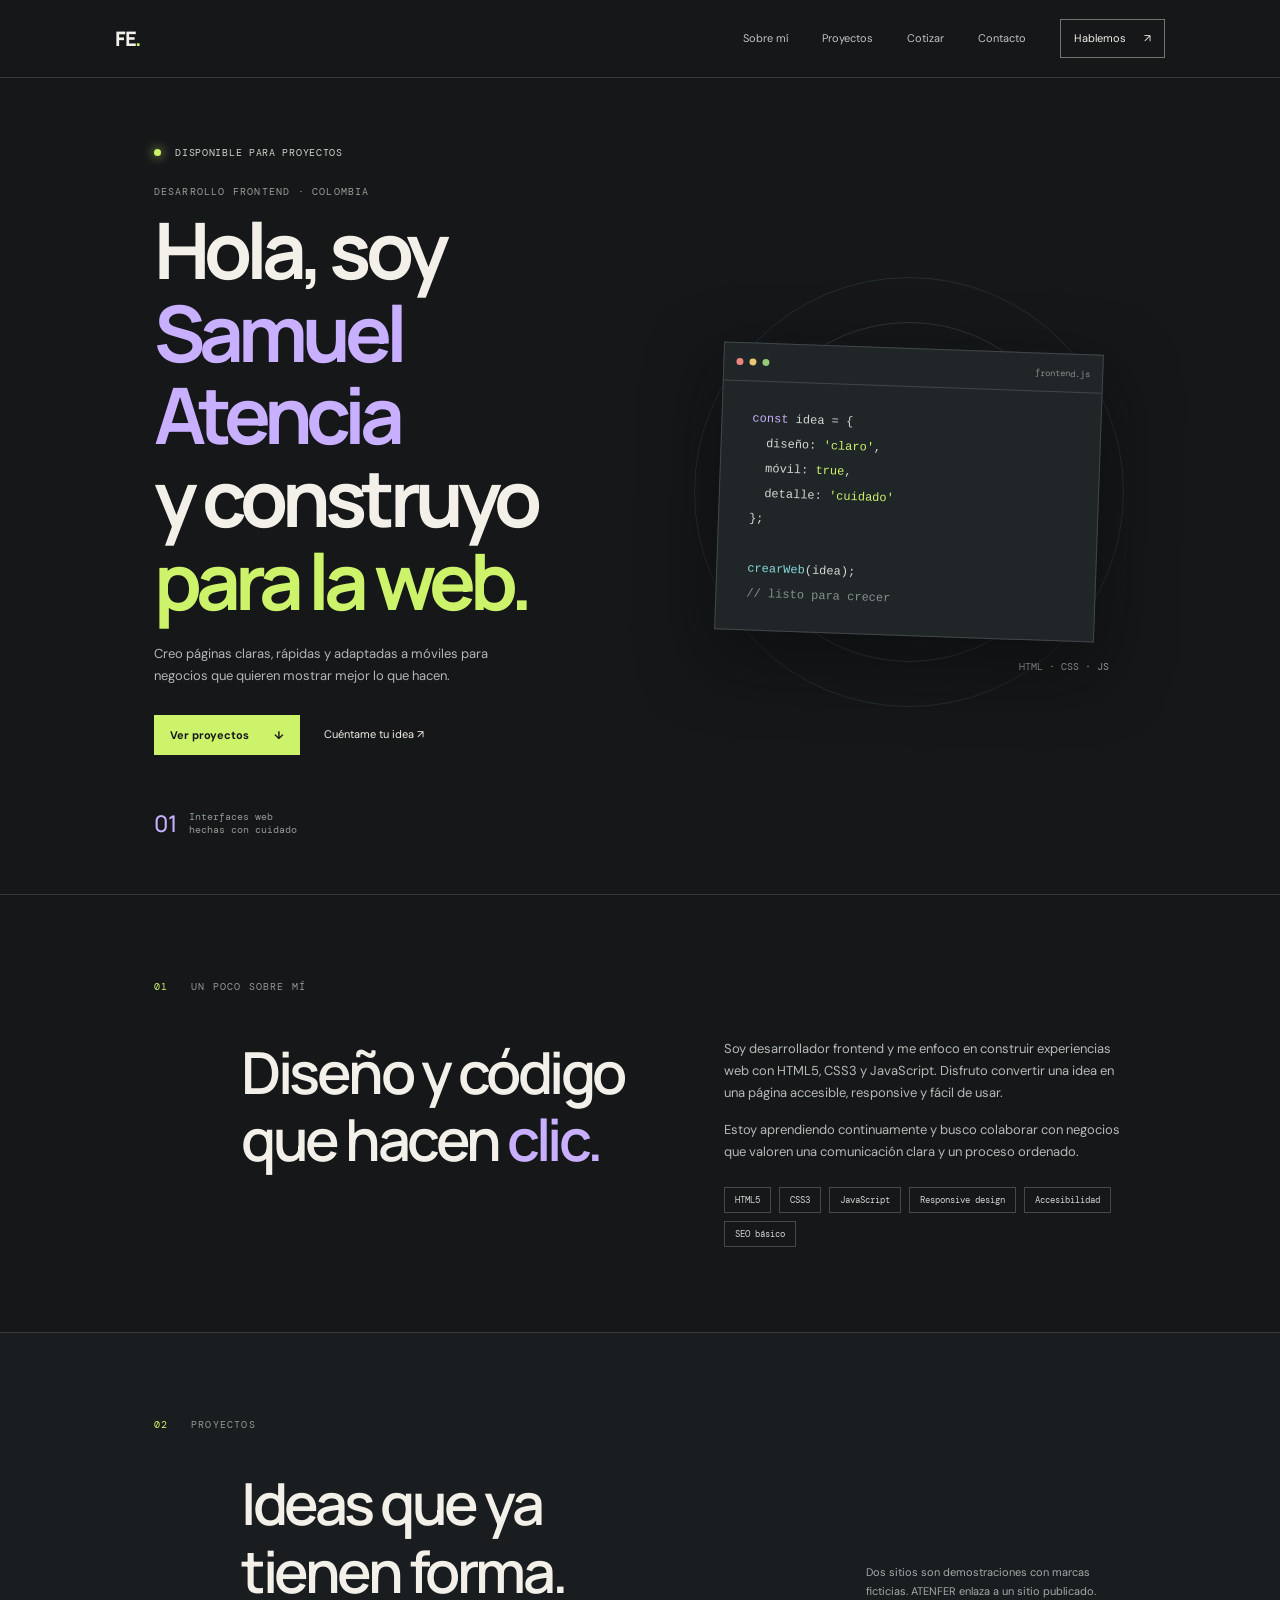
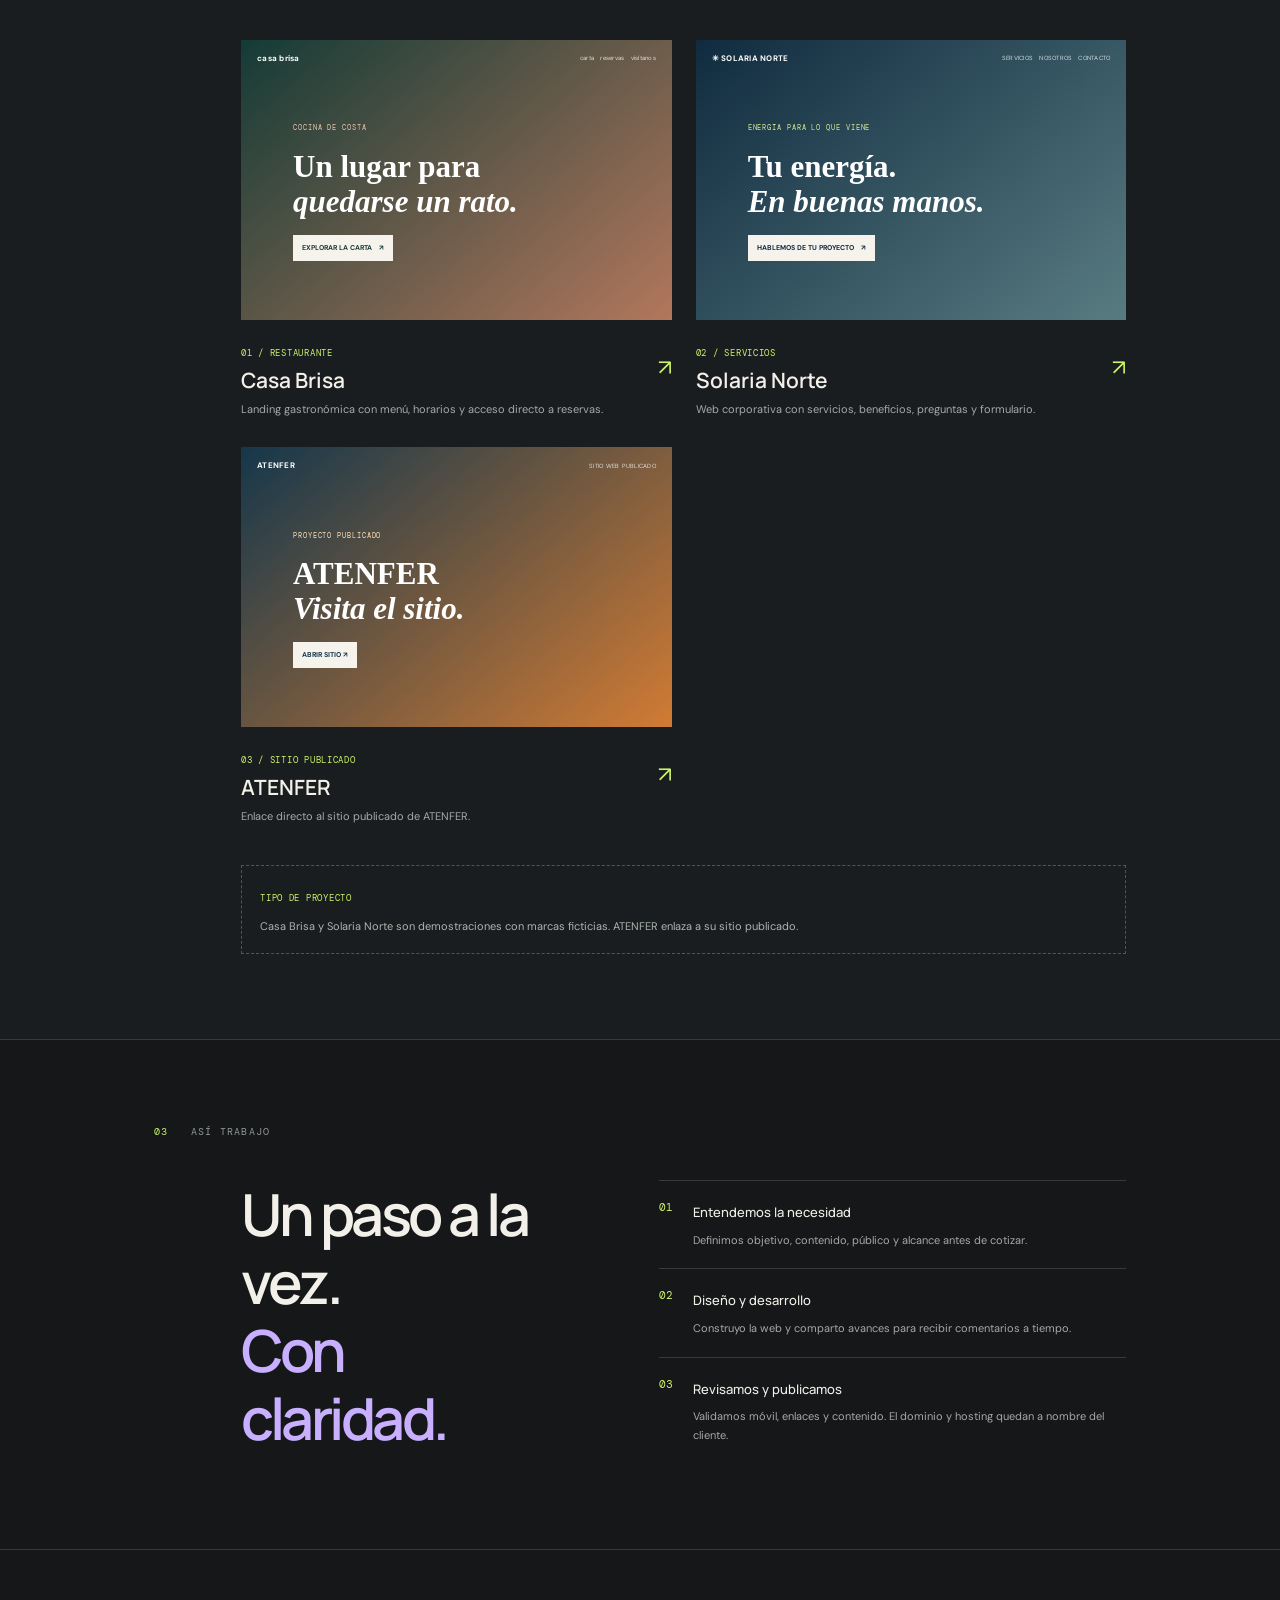
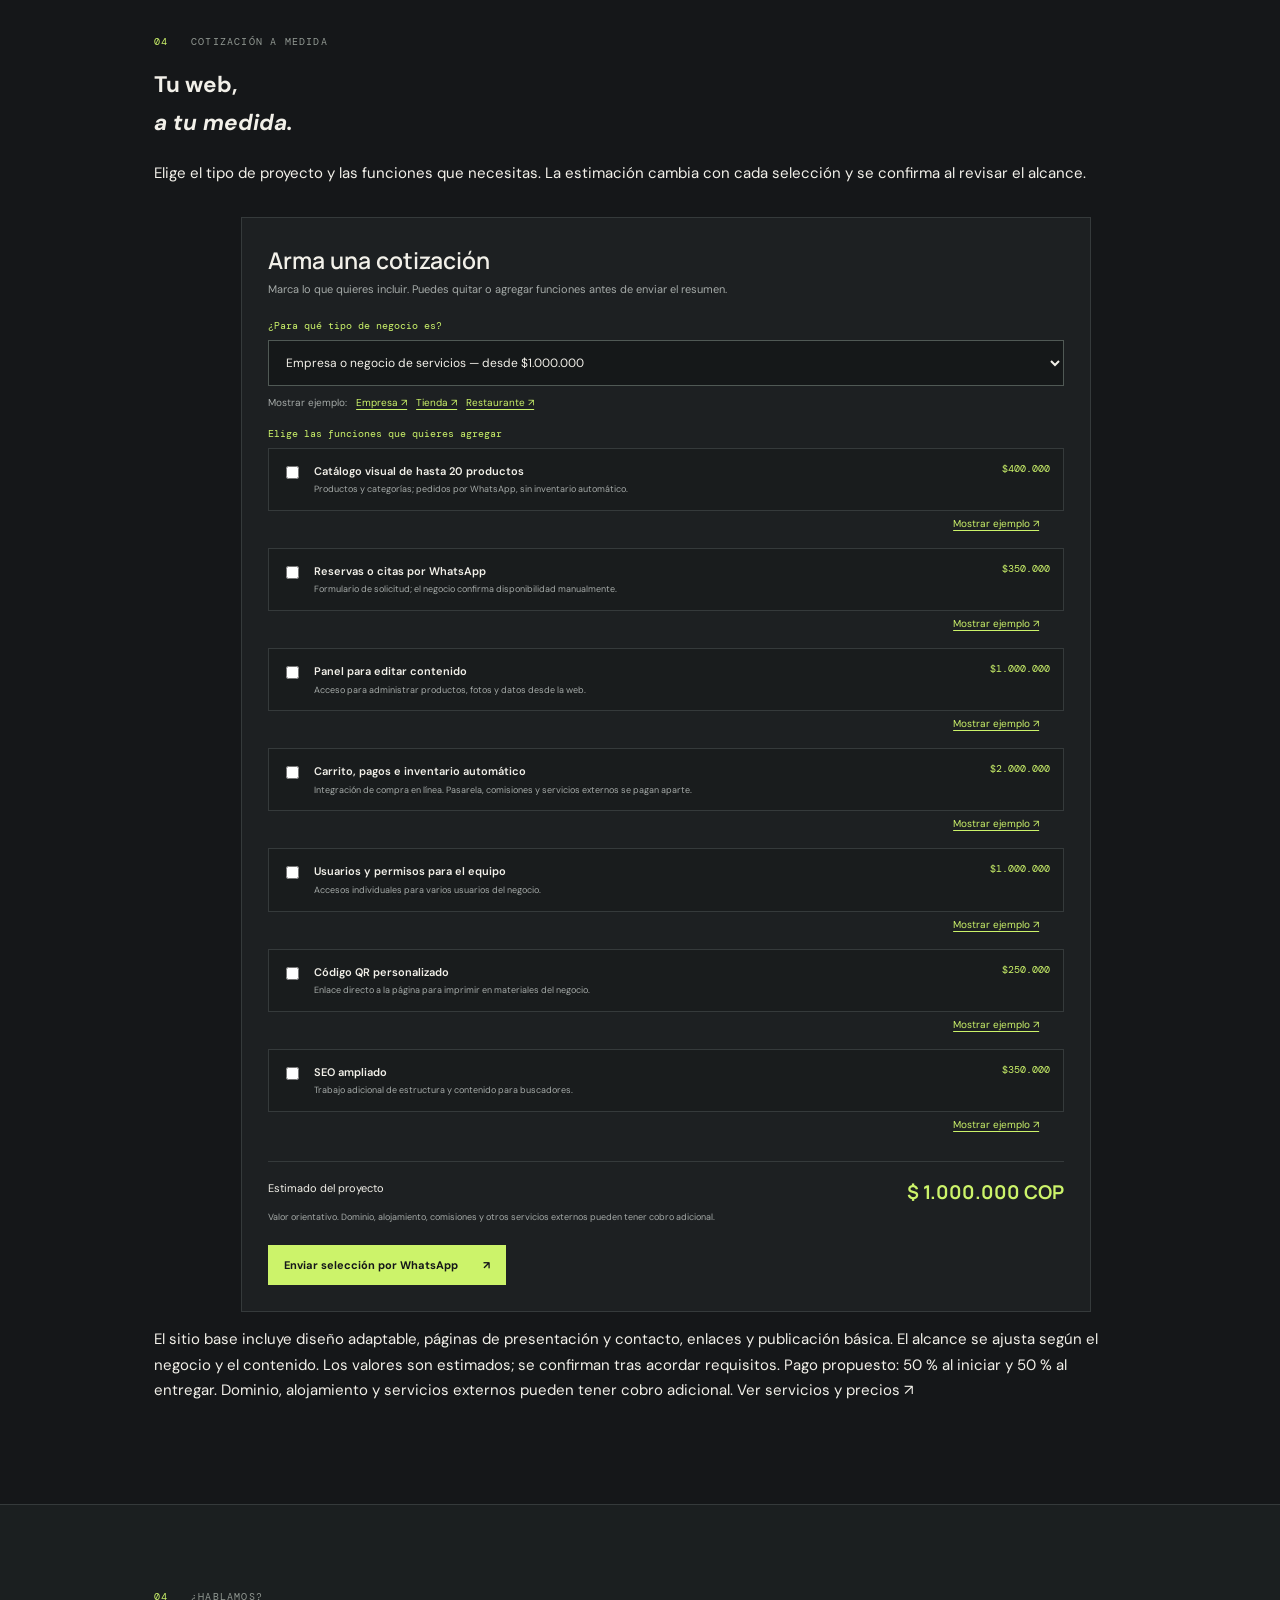
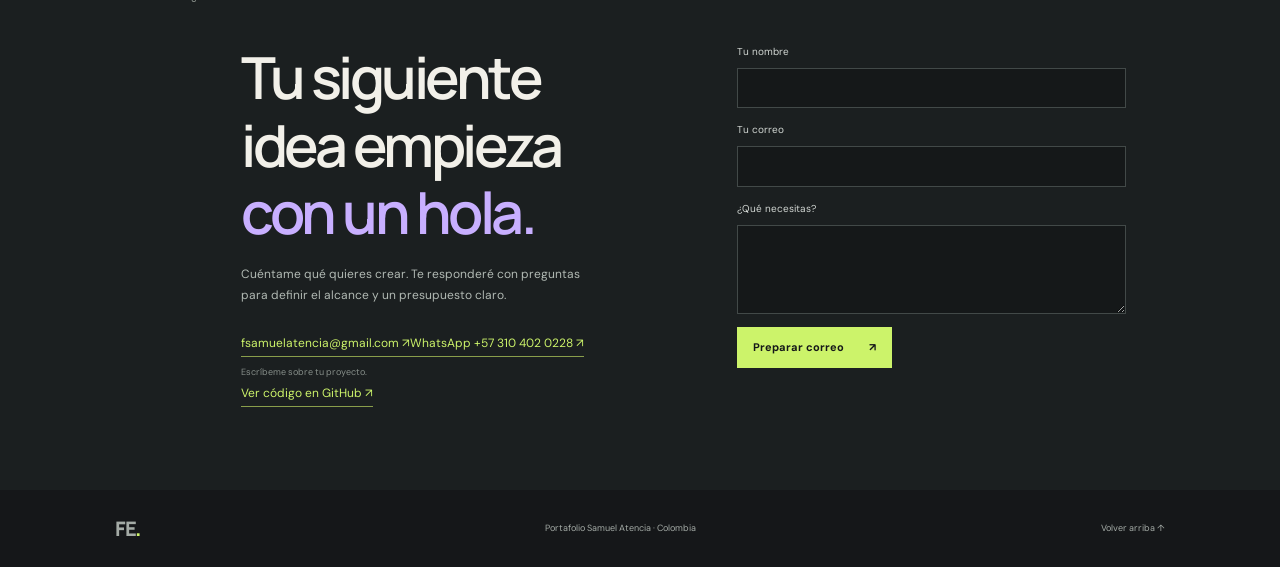
==== commit 97441897: "Link each portfolio offer to its example website" ====
--- a/portafolio/index.html
+++ b/portafolio/index.html
@@ -9,14 +9,14 @@
  <article class="project-card project-atenfer"><a class="project-preview preview-atenfer" href="https://atenfer.expo.app" target="_blank" rel="noopener" aria-label="Abrir sitio publicado ATENFER"><div class="preview-nav"><b>ATENFER</b><span>SITIO WEB PUBLICADO</span></div><div class="preview-hero"><small>PROYECTO PUBLICADO</small><strong>ATENFER<br><i>Visita el sitio.</i></strong><div class="preview-chip">ABRIR SITIO ↗</div></div></a><div class="project-meta"><div><span>03 / SITIO PUBLICADO</span><h3>ATENFER</h3></div><a href="https://atenfer.expo.app" target="_blank" rel="noopener" aria-label="Abrir ATENFER en una pestaña nueva">↗</a></div><p>Enlace directo al sitio publicado de ATENFER.</p></article></div><div class="project-note"><span>TIPO DE PROYECTO</span><p>Casa Brisa y Solaria Norte son demostraciones con marcas ficticias. ATENFER enlaza a su sitio publicado.</p></div></section>
 <section class="process section"><div class="section-label"><span>03</span><span>ASÍ TRABAJO</span></div><div class="process-grid"><h2>Un paso a la vez.<br><em>Con claridad.</em></h2><ol><li><b>01</b><div><strong>Entendemos la necesidad</strong><p>Definimos objetivo, contenido, público y alcance antes de cotizar.</p></div></li><li><b>02</b><div><strong>Diseño y desarrollo</strong><p>Construyo la web y comparto avances para recibir comentarios a tiempo.</p></div></li><li><b>03</b><div><strong>Revisamos y publicamos</strong><p>Validamos móvil, enlaces y contenido. El dominio y hosting quedan a nombre del cliente.</p></div></li></ol></div></section>
 <section class="pricing section" id="planes"><div class="section-label"><span>04</span><span>COTIZACIÓN A MEDIDA</span></div><div class="pricing-heading"><h2>Tu web,<br><em>a tu medida.</em></h2><p>Elige el tipo de proyecto y las funciones que necesitas. La estimación cambia con cada selección y se confirma al revisar el alcance.</p></div>
-<div class="quote-builder" id="cotizador"><div class="quote-intro"><h3>Arma una cotización</h3><p>Marca lo que quieres incluir. Puedes quitar o agregar funciones antes de enviar el resumen.</p></div><label class="quote-label" for="site-type">¿Para qué tipo de negocio es?</label><select id="site-type"><option value="business">Empresa o negocio de servicios — desde $1.000.000</option><option value="shop">Tienda o establecimiento — desde $1.200.000</option><option value="restaurant">Restaurante o cafetería — desde $1.000.000</option></select><div class="base-examples"><span>Mostrar ejemplo:</span> <a href="muestras.html#empresa" target="_blank" rel="noopener">Empresa ↗</a><a href="muestras.html#tienda" target="_blank" rel="noopener">Tienda ↗</a><a href="muestras.html#restaurante" target="_blank" rel="noopener">Restaurante ↗</a></div><p class="quote-label">Elige las funciones que quieres agregar</p><div class="quote-options">
-<div class="quote-item"><label class="quote-option"><input type="checkbox" value="catalog"><span><b>Catálogo visual de hasta 20 productos</b><small>Productos y categorías; pedidos por WhatsApp, sin inventario automático.</small></span><strong>$400.000</strong></label><a class="quote-example" href="muestras.html#catalogo" target="_blank" rel="noopener">Mostrar ejemplo ↗</a></div>
-<div class="quote-item"><label class="quote-option"><input type="checkbox" value="booking"><span><b>Reservas o citas por WhatsApp</b><small>Formulario de solicitud; el negocio confirma disponibilidad manualmente.</small></span><strong>$350.000</strong></label><a class="quote-example" href="muestras.html#reservas" target="_blank" rel="noopener">Mostrar ejemplo ↗</a></div>
-<div class="quote-item"><label class="quote-option"><input type="checkbox" value="admin"><span><b>Panel para editar contenido</b><small>Acceso para administrar productos, fotos y datos desde la web.</small></span><strong>$1.000.000</strong></label><a class="quote-example" href="muestras.html#administracion" target="_blank" rel="noopener">Mostrar ejemplo ↗</a></div>
-<div class="quote-item"><label class="quote-option"><input type="checkbox" value="commerce"><span><b>Carrito, pagos e inventario automático</b><small>Integración de compra en línea. Pasarela, comisiones y servicios externos se pagan aparte.</small></span><strong>$2.000.000</strong></label><a class="quote-example" href="muestras.html#tienda-online" target="_blank" rel="noopener">Mostrar ejemplo ↗</a></div>
-<div class="quote-item"><label class="quote-option"><input type="checkbox" value="users"><span><b>Usuarios y permisos para el equipo</b><small>Accesos individuales para varios usuarios del negocio.</small></span><strong>$1.000.000</strong></label><a class="quote-example" href="muestras.html#usuarios" target="_blank" rel="noopener">Mostrar ejemplo ↗</a></div>
-<div class="quote-item"><label class="quote-option"><input type="checkbox" value="qr"><span><b>Código QR personalizado</b><small>Enlace directo a la página para imprimir en materiales del negocio.</small></span><strong>$250.000</strong></label><a class="quote-example" href="muestras.html#qr" target="_blank" rel="noopener">Mostrar ejemplo ↗</a></div>
-<div class="quote-item"><label class="quote-option"><input type="checkbox" value="seo"><span><b>SEO ampliado</b><small>Trabajo adicional de estructura y contenido para buscadores.</small></span><strong>$350.000</strong></label><a class="quote-example" href="muestras.html#seo" target="_blank" rel="noopener">Mostrar ejemplo ↗</a></div></div>
+<div class="quote-builder" id="cotizador"><div class="quote-intro"><h3>Arma una cotización</h3><p>Marca lo que quieres incluir. Puedes quitar o agregar funciones antes de enviar el resumen.</p></div><label class="quote-label" for="site-type">¿Para qué tipo de negocio es?</label><select id="site-type"><option value="business">Empresa o negocio de servicios — desde $1.000.000</option><option value="shop">Tienda o establecimiento — desde $1.200.000</option><option value="restaurant">Restaurante o cafetería — desde $1.000.000</option></select><div class="base-examples"><span>Mostrar ejemplo:</span> <a href="ejemplos/empresa.html" target="_blank" rel="noopener">Empresa ↗</a><a href="ejemplos/tienda.html" target="_blank" rel="noopener">Tienda ↗</a><a href="ejemplos/restaurante.html" target="_blank" rel="noopener">Restaurante ↗</a></div><p class="quote-label">Elige las funciones que quieres agregar</p><div class="quote-options">
+<div class="quote-item"><label class="quote-option"><input type="checkbox" value="catalog"><span><b>Catálogo visual de hasta 20 productos</b><small>Productos y categorías; pedidos por WhatsApp, sin inventario automático.</small></span><strong>$400.000</strong></label><a class="quote-example" href="ejemplos/catalogo.html" target="_blank" rel="noopener">Mostrar ejemplo ↗</a></div>
+<div class="quote-item"><label class="quote-option"><input type="checkbox" value="booking"><span><b>Reservas o citas por WhatsApp</b><small>Formulario de solicitud; el negocio confirma disponibilidad manualmente.</small></span><strong>$350.000</strong></label><a class="quote-example" href="ejemplos/reservas.html" target="_blank" rel="noopener">Mostrar ejemplo ↗</a></div>
+<div class="quote-item"><label class="quote-option"><input type="checkbox" value="admin"><span><b>Panel para editar contenido</b><small>Acceso para administrar productos, fotos y datos desde la web.</small></span><strong>$1.000.000</strong></label><a class="quote-example" href="ejemplos/administracion.html" target="_blank" rel="noopener">Mostrar ejemplo ↗</a></div>
+<div class="quote-item"><label class="quote-option"><input type="checkbox" value="commerce"><span><b>Carrito, pagos e inventario automático</b><small>Integración de compra en línea. Pasarela, comisiones y servicios externos se pagan aparte.</small></span><strong>$2.000.000</strong></label><a class="quote-example" href="ejemplos/tienda-online.html" target="_blank" rel="noopener">Mostrar ejemplo ↗</a></div>
+<div class="quote-item"><label class="quote-option"><input type="checkbox" value="users"><span><b>Usuarios y permisos para el equipo</b><small>Accesos individuales para varios usuarios del negocio.</small></span><strong>$1.000.000</strong></label><a class="quote-example" href="ejemplos/usuarios.html" target="_blank" rel="noopener">Mostrar ejemplo ↗</a></div>
+<div class="quote-item"><label class="quote-option"><input type="checkbox" value="qr"><span><b>Código QR personalizado</b><small>Enlace directo a la página para imprimir en materiales del negocio.</small></span><strong>$250.000</strong></label><a class="quote-example" href="ejemplos/qr.html" target="_blank" rel="noopener">Mostrar ejemplo ↗</a></div>
+<div class="quote-item"><label class="quote-option"><input type="checkbox" value="seo"><span><b>SEO ampliado</b><small>Trabajo adicional de estructura y contenido para buscadores.</small></span><strong>$350.000</strong></label><a class="quote-example" href="ejemplos/seo.html" target="_blank" rel="noopener">Mostrar ejemplo ↗</a></div></div>
 <div class="quote-total"><span>Estimado del proyecto</span><strong id="quote-total" aria-live="polite">$1.000.000 COP</strong><small>Valor orientativo. Dominio, alojamiento, comisiones y otros servicios externos pueden tener cobro adicional.</small></div><a class="button button-accent" id="quote-whatsapp" href="https://wa.me/573104020228" target="_blank" rel="noopener">Enviar selección por WhatsApp <span>↗</span></a></div>
 <p class="pricing-note">El sitio base incluye diseño adaptable, páginas de presentación y contacto, enlaces y publicación básica. El alcance se ajusta según el negocio y el contenido. Los valores son estimados; se confirman tras acordar requisitos. Pago propuesto: 50 % al iniciar y 50 % al entregar. Dominio, alojamiento y servicios externos pueden tener cobro adicional. <a href="../../Planes y precios.txt">Ver servicios y precios ↗</a></p></section><section id="contacto" class="contact section"><div class="section-label"><span>04</span><span>¿HABLAMOS?</span></div><div class="contact-grid"><div><h2>Tu siguiente<br>idea empieza<br><em>con un hola.</em></h2><p>Cuéntame qué quieres crear. Te responderé con preguntas para definir el alcance y un presupuesto claro.</p><a class="email-link" href="mailto:fsamuelatencia@gmail.com">fsamuelatencia@gmail.com ↗</a><a class="email-link" href="https://wa.me/573104020228" target="_blank" rel="noopener">WhatsApp +57 310 402 0228 ↗</a><small>Escríbeme sobre tu proyecto.</small><a class="email-link" href="https://github.com/fsamuelatencia-crypto" target="_blank" rel="noopener">Ver código en GitHub ↗</a></div><form id="contact-form"><label for="name">Tu nombre</label><input id="name" name="name" required minlength="2" autocomplete="name"><label for="email">Tu correo</label><input id="email" type="email" name="email" required autocomplete="email"><label for="message">¿Qué necesitas?</label><textarea id="message" name="message" rows="4" required minlength="10"></textarea><button class="button button-accent" type="submit">Preparar correo <span>↗</span></button><p id="form-status" role="status" aria-live="polite"></p></form></div></section></main>
 <footer class="footer"><a class="wordmark" href="#inicio">FE<span>.</span></a><p>Portafolio Samuel Atencia · Colombia</p><a href="#inicio">Volver arriba ↑</a></footer></body></html>
--- a/portafolio/styles.css
+++ b/portafolio/styles.css
@@ -1,4 +1,14 @@
-@import url('https://fonts.googleapis.com/css2?family=DM+Mono:wght@400;500&family=DM+Sans:wght@400;500;600;700&family=Manrope:wght@400;500;600;700;800&display=swap');:root{--bg:#151719;--panel:#1d2022;--text:#f2f0e9;--muted:#a5aaa8;--line:#353a3b;--acid:#ccf36a;--purple:#c8afff;--display:'Manrope',Arial,sans-serif;--sans:'DM Sans',Arial,sans-serif;--mono:'DM Mono',monospace}*{box-sizing:border-box}html{scroll-behavior:smooth}body{margin:0;background:var(--bg);color:var(--text);font:15px/1.7 var(--sans)}a{color:inherit;text-decoration:none}.skip{position:absolute;left:-999px}.skip:focus{left:10px;top:10px;background:#fff;color:#111;padding:10px;z-index:9}.header{height:78px;padding:0 9vw;display:flex;justify-content:space-between;align-items:center;border-bottom:1px solid var(--line)}.wordmark{font:800 20px var(--display);letter-spacing:-.07em}.wordmark span{color:var(--acid)}.header nav{display:flex;gap:34px;align-items:center;font-size:11px;color:#c1c4c1}.header nav a:hover,.quiet-link:hover{color:var(--acid)}.nav-resume{border:1px solid #6f7771;padding:9px 13px;color:var(--text)}.nav-resume span{margin-left:15px}.menu-toggle{display:none}.hero{min-height:680px;padding:68px 12vw 55px;display:grid;grid-template-columns:1.05fr .95fr;align-items:center;gap:6%;overflow:hidden}.availability{font:10px var(--mono);letter-spacing:.07em;color:#d0d4ca;margin:0 0 26px}.availability span{display:inline-block;width:7px;height:7px;border-radius:50%;background:var(--acid);margin-right:8px;box-shadow:0 0 11px #ccf36a}.eyebrow,.section-label{font:10px var(--mono);letter-spacing:.12em;color:#989f99}.hero h1{font:700 clamp(52px,6.2vw,78px)/1.06 var(--display);letter-spacing:-.075em;margin:0 0 22px}.hero h1 span{color:var(--purple)}.hero h1 em{font-style:normal;color:var(--acid)}.hero-summary{max-width:390px;color:#b2b7b4;font-size:13px}.hero-ctas{display:flex;align-items:center;gap:24px;margin-top:27px}.button{display:inline-flex;align-items:center;justify-content:space-between;gap:25px;border:0;padding:13px 16px;font:700 11px var(--sans);cursor:pointer}.button-accent{background:var(--acid);color:#151719}.quiet-link{font-size:11px}.hero-count{display:flex;align-items:center;gap:12px;margin-top:52px;color:#929a95;font:10px var(--mono)}.hero-count b{font:500 23px var(--display);color:var(--purple)}.hero-right{position:relative;min-height:430px;display:grid;place-items:center}.orbit{position:absolute;width:340px;height:340px;border:1px solid #2f3434;border-radius:50%}.orbit-two{width:430px;height:430px;border-color:#272c2d}.code-card{z-index:1;width:min(380px,100%);background:#202527;border:1px solid #414748;box-shadow:0 25px 70px #080a0a99;transform:rotate(2deg)}.code-top{height:38px;border-bottom:1px solid #414748;display:flex;align-items:center;gap:6px;padding:0 12px}.code-top>span{width:7px;height:7px;border-radius:50%;background:#777}.code-top>span:first-child{background:#ec857e}.code-top>span:nth-child(2){background:#e9c66f}.code-top>span:nth-child(3){background:#95c878}.code-top small{margin-left:auto;font:9px var(--mono);color:#858e8a}.code-card pre{padding:24px 30px;margin:0;font:12px/2 var(--mono);color:#d2d9d5}.code-card i{color:#c8afff;font-style:normal}.code-card b{color:var(--acid);font-weight:400}.code-card strong{color:#85d8da;font-weight:400}.code-card em{color:#84908b;font-style:normal}.hero-tag{position:absolute;right:4%;bottom:8%;font:10px var(--mono);color:var(--muted)}.hero-tag span{color:var(--acid)}.section{padding:85px 12vw;border-top:1px solid var(--line)}.section-label{display:flex;gap:23px;color:#929993}.section-label span:first-child{color:var(--acid)}.about-body{display:grid;grid-template-columns:1fr 1fr;gap:9%;margin:45px 0 0 9%}.about h2,.projects h2,.process h2,.contact h2{font:600 clamp(38px,5vw,58px)/1.17 var(--display);letter-spacing:-.06em;margin:0}.about h2 em,.process h2 em,.contact h2 em{font-style:normal;color:var(--purple)}.about-body>div>p{color:#b4bbb6;font-size:13px;margin:0 0 15px}.skills{display:flex;flex-wrap:wrap;gap:8px;margin-top:24px}.skills span{border:1px solid #444a49;padding:6px 10px;color:#d2d6d2;font:9px var(--mono)}.projects{background:#1a1d1f}.projects-heading{display:flex;justify-content:space-between;align-items:end;margin:38px 0 35px 9%}.projects-heading p{font-size:11px;color:var(--muted);max-width:260px;margin:0 0 4px}.project-grid{display:grid;grid-template-columns:1fr 1fr;gap:24px;margin-left:9%}.project-card{min-width:0}.project-preview{height:280px;display:block;padding:12px 16px;color:#fff;overflow:hidden;transition:transform .2s}.project-preview:hover{transform:translateY(-4px)}.preview-food{background:linear-gradient(140deg,#143b36,#b2775c)}.preview-energy{background:linear-gradient(140deg,#102b3f,#587b81)}.preview-nav{display:flex;justify-content:space-between;gap:8px;align-items:center;font-size:8px;letter-spacing:.03em}.preview-nav span{font-size:6px;opacity:.8}.preview-hero{margin:48px 0 0 9%}.preview-hero small{font:7px var(--mono);letter-spacing:.13em;color:#eec4ab}.preview-hero strong{display:block;margin:10px 0 14px;font:600 clamp(19px,3vw,31px)/1.13 Georgia,serif}.preview-energy .preview-hero small{color:#d9e990}.preview-chip{display:inline-block;background:#f6f3ed;color:#183a36;padding:7px 9px;font-size:7px;font-weight:700}.preview-energy .preview-chip{color:#102b3f}.project-meta{display:flex;justify-content:space-between;align-items:center;margin-top:19px}.project-meta span,.project-note>span{font:9px var(--mono);color:var(--acid);letter-spacing:.08em}.project-meta h3{font:600 21px var(--display);margin:2px 0}.project-meta>a{font-size:22px;color:var(--acid)}.project-card>p{font-size:11px;color:var(--muted);margin:4px 0}.project-note{margin:35px 0 0 9%;padding:18px;border:1px dashed #4e5753}.project-note p{margin:7px 0 0;font-size:11px;color:#adb5af}.process-grid{display:grid;grid-template-columns:.8fr 1.2fr;gap:12%;margin:42px 0 0 9%}.process-grid ol{list-style:none;padding:0;margin:0}.process-grid li{display:flex;gap:20px;border-top:1px solid var(--line);padding:19px 0}.process-grid li>b{font:11px var(--mono);color:var(--acid)}.process-grid li strong{font:500 13px var(--display)}.process-grid li p{font-size:11px;color:var(--muted);margin:5px 0 0}.contact{background:#1b1f20}.contact-grid{display:grid;grid-template-columns:1fr 1fr;gap:12%;margin:40px 0 0 9%}.contact-grid>div>p{color:#b1b9b3;font-size:12px;max-width:340px;margin:18px 0 25px}.email-link{font-size:12px;color:var(--acid);border-bottom:1px solid #899e4b;padding-bottom:5px}.contact-grid>div>small{display:block;font-size:9px;color:#868e89;margin-top:9px}.contact form{display:grid;gap:7px}.contact form label{font-size:10px;color:#d2d7d3}.contact input,.contact textarea{width:100%;background:#151819;border:1px solid #424948;padding:11px;color:#fff;font:12px var(--sans);margin-bottom:6px}.contact input:focus,.contact textarea:focus{outline:2px solid var(--acid)}.contact form button{justify-self:start}.footer{padding:25px 9vw;display:flex;justify-content:space-between;align-items:center;gap:16px;color:#a4aba6;font-size:9px}.footer p{margin:0}.footer>a:last-child:hover{color:var(--acid)}@media(max-width:760px){.header{height:68px;padding:0 7vw}.menu-toggle{display:grid;gap:5px;background:none;border:0;padding:9px}.menu-toggle span{height:1px;width:22px;background:#eee}.header nav{display:none;position:absolute;z-index:4;top:68px;left:0;right:0;background:#1c2021;padding:21px 7vw 26px;flex-direction:column;align-items:stretch;gap:15px}.header nav.open{display:flex}.nav-resume{text-align:center}.hero{padding:57px 7vw 42px;grid-template-columns:1fr;gap:20px}.hero h1{font-size:clamp(50px,13vw,70px)}.hero-right{min-height:345px}.orbit{width:270px;height:270px}.orbit-two{width:340px;height:340px}.code-card{width:min(350px,90%)}.hero-tag{right:3%;bottom:0}.hero-count{margin-top:35px}.section{padding:64px 7vw}.about-body,.projects-heading,.project-grid,.project-note,.process-grid,.contact-grid{margin-left:0}.about-body,.process-grid,.contact-grid{grid-template-columns:1fr;gap:25px}.projects-heading{display:block}.projects-heading p{margin-top:17px}.project-grid{grid-template-columns:1fr;gap:30px}.project-preview{height:240px}.preview-hero{margin-top:40px}.footer{padding:22px 7vw;flex-wrap:wrap}.footer p{order:3;width:100%}}@media(prefers-reduced-motion:reduce){html{scroll-behavior:auto}.project-preview{transition:none}}
+@import url('https://fonts.googleapis.com/css2?family=DM+Mono:wght@400;500&family=DM+Sans:wght@400;500;600;700&family=Manrope:wght@400;500;600;700;800&display=swap');:root{--bg:#151719;--panel:#1d2022;--text:#f2f0e9;--muted:#a5aaa8;--line:#353a3b;--acid:#ccf36a;--purple:#c8afff;--display:'Manrope',Arial,sans-serif;--sans:'DM Sans',Arial,sans-serif;--mono:'DM Mono',monospace}*{box-sizing:border-box}html{scroll-behavior:smooth}body{margin:0;background:var(--bg);color:var(--text);font:15px/1.7 var(--sans)}a{color:inherit;text-decoration:none}.skip{position:absolute;left:-999px}.skip:focus{left:10px;top:10px;background:#fff;color:#111;padding:10px;z-index:9}.header{height:78px;padding:0 9vw;display:flex;justify-content:space-between;align-items:center;border-bottom:1px solid var(--line)}.wordmark{font:800 20px var(--display);letter-spacing:-.07em}.wordmark span{color:var(--acid)}.header nav{display:flex;gap:34px;align-items:center;font-size:11px;color:#c1c4c1}.header nav a:hover,.quiet-link:hover{color:var(--acid)}.nav-resume{border:1px solid #6f7771;padding:9px 13px;color:var(--text)}.nav-resume span{margin-left:15px}.menu-toggle{display:none}.hero{min-height:680px;padding:68px 12vw 55px;display:grid;grid-template-columns:1.05fr .95fr;align-items:center;gap:6%;overflow:hidden}.availability{font:10px var(--mono);letter-spacing:.07em;color:#d0d4ca;margin:0 0 26px}.availability span{display:inline-block;width:7px;height:7px;border-radius:50%;background:var(--acid);margin-right:8px;box-shadow:0 0 11px #ccf36a}.eyebrow,.section-label{font:10px var(--mono);letter-spacing:.12em;color:#989f99}.hero h1{font:700 clamp(52px,6.2vw,78px)/1.06 var(--display);letter-spacing:-.075em;margin:0 0 22px}.hero h1 span{color:var(--purple)}.hero h1 em{font-style:normal;color:var(--acid)}.hero-summary{max-width:390px;color:#b2b7b4;font-size:13px}.hero-ctas{display:flex;align-items:center;gap:24px;margin-top:27px}.button{display:inline-flex;align-items:center;justify-content:space-between;gap:25px;border:0;padding:13px 16px;font:700 11px var(--sans);cursor:pointer}.button-accent{background:var(--acid);color:#151719}.quiet-link{font-size:11px}.hero-count{display:flex;align-items:center;gap:12px;margin-top:52px;color:#929a95;font:10px var(--mono)}.hero-count b{font:500 23px var(--display);color:var(--purple)}.hero-right{position:relative;min-height:430px;display:grid;place-items:center}.orbit{position:absolute;width:340px;height:340px;border:1px solid #2f3434;border-radius:50%}.orbit-two{width:430px;height:430px;border-color:#272c2d}.code-card{z-index:1;width:min(380px,100%);background:#202527;border:1px solid #414748;box-shadow:0 25px 70px #080a0a99;transform:rotate(2deg)}.code-top{height:38px;border-bottom:1px solid #414748;display:flex;align-items:center;gap:6px;padding:0 12px}.code-top>span{width:7px;height:7px;border-radius:50%;background:#777}.code-top>span:first-child{background:#ec857e}.code-top>span:nth-child(2){background:#e9c66f}.code-top>span:nth-child(3){background:#95c878}.code-top small{margin-left:auto;font:9px var(--mono);color:#858e8a}.code-card pre{padding:24px 30px;margin:0;font:12px/2 var(--mono);color:#d2d9d5}.code-card i{color:#c8afff;font-style:normal}.code-card b{color:var(--acid);font-weight:400}.code-card strong{color:#85d8da;font-weight:400}.code-card em{color:#84908b;font-style:normal}.hero-tag{position:absolute;right:4%;bottom:8%;font:10px var(--mono);color:var(--muted)}.hero-tag span{color:var(--acid)}.section{padding:85px 12vw;border-top:1px solid var(--line)}.section-label{display:flex;gap:23px;color:#929993}.section-label span:first-child{color:var(--acid)}.about-body{display:grid;grid-template-columns:1fr 1fr;gap:9%;margin:45px 0 0 9%}.about h2,.projects h2,.process h2,.contact h2{font:600 clamp(38px,5vw,58px)/1.17 var(--display);letter-spacing:-.06em;margin:0}.about h2 em,.process h2 em,.contact h2 em{font-style:normal;color:var(--purple)}.about-body>div>p{color:#b4bbb6;font-size:13px;margin:0 0 15px}.skills{display:flex;flex-wrap:wrap;gap:8px;margin-top:24px}.skills span{border:1px solid #444a49;padding:6px 10px;color:#d2d6d2;font:9px var(--mono)}.projects{background:#1a1d1f}.projects-heading{display:flex;justify-content:space-between;align-items:end;margin:38px 0 35px 9%}.projects-heading p{font-size:11px;color:var(--muted);max-width:260px;margin:0 0 4px}.project-grid{display:grid;grid-template-columns:1fr 1fr;gap:24px;margin-left:9%}.project-card{min-width:0}.project-preview{height:280px;display:block;padding:12px 16px;color:#fff;overflow:hidden;transition:transform .2s}.project-preview:hover{transform:translateY(-4px)}.preview-food{background:linear-gradient(140deg,#143b36,#b2775c)}.preview-energy{background:linear-gradient(140deg,#102b3f,#587b81)}.preview-atenfer{background:linear-gradient(140deg,#15374b,#d17b34)}.preview-atenfer .preview-hero small{color:#ffe0b5}.preview-atenfer .preview-chip{color:#15374b}.preview-nav{display:flex;justify-content:space-between;gap:8px;align-items:center;font-size:8px;letter-spacing:.03em}.preview-nav span{font-size:6px;opacity:.8}.preview-hero{margin:48px 0 0 9%}.preview-hero small{font:7px var(--mono);letter-spacing:.13em;color:#eec4ab}.preview-hero strong{display:block;margin:10px 0 14px;font:600 clamp(19px,3vw,31px)/1.13 Georgia,serif}.preview-energy .preview-hero small{color:#d9e990}.preview-chip{display:inline-block;background:#f6f3ed;color:#183a36;padding:7px 9px;font-size:7px;font-weight:700}.preview-energy .preview-chip{color:#102b3f}.project-meta{display:flex;justify-content:space-between;align-items:center;margin-top:19px}.project-meta span,.project-note>span{font:9px var(--mono);color:var(--acid);letter-spacing:.08em}.project-meta h3{font:600 21px var(--display);margin:2px 0}.project-meta>a{font-size:22px;color:var(--acid)}.project-card>p{font-size:11px;color:var(--muted);margin:4px 0}.project-note{margin:35px 0 0 9%;padding:18px;border:1px dashed #4e5753}.project-note p{margin:7px 0 0;font-size:11px;color:#adb5af}.process-grid{display:grid;grid-template-columns:.8fr 1.2fr;gap:12%;margin:42px 0 0 9%}.process-grid ol{list-style:none;padding:0;margin:0}.process-grid li{display:flex;gap:20px;border-top:1px solid var(--line);padding:19px 0}.process-grid li>b{font:11px var(--mono);color:var(--acid)}.process-grid li strong{font:500 13px var(--display)}.process-grid li p{font-size:11px;color:var(--muted);margin:5px 0 0}.contact{background:#1b1f20}.contact-grid{display:grid;grid-template-columns:1fr 1fr;gap:12%;margin:40px 0 0 9%}.contact-grid>div>p{color:#b1b9b3;font-size:12px;max-width:340px;margin:18px 0 25px}.email-link{font-size:12px;color:var(--acid);border-bottom:1px solid #899e4b;padding-bottom:5px}.contact-grid>div>small{display:block;font-size:9px;color:#868e89;margin-top:9px}.contact form{display:grid;gap:7px}.contact form label{font-size:10px;color:#d2d7d3}.contact input,.contact textarea{width:100%;background:#151819;border:1px solid #424948;padding:11px;color:#fff;font:12px var(--sans);margin-bottom:6px}.contact input:focus,.contact textarea:focus{outline:2px solid var(--acid)}.contact form button{justify-self:start}.footer{padding:25px 9vw;display:flex;justify-content:space-between;align-items:center;gap:16px;color:#a4aba6;font-size:9px}.footer p{margin:0}.footer>a:last-child:hover{color:var(--acid)}@media(max-width:760px){.header{height:68px;padding:0 7vw}.menu-toggle{display:grid;gap:5px;background:none;border:0;padding:9px}.menu-toggle span{height:1px;width:22px;background:#eee}.header nav{display:none;position:absolute;z-index:4;top:68px;left:0;right:0;background:#1c2021;padding:21px 7vw 26px;flex-direction:column;align-items:stretch;gap:15px}.header nav.open{display:flex}.nav-resume{text-align:center}.hero{padding:57px 7vw 42px;grid-template-columns:1fr;gap:20px}.hero h1{font-size:clamp(50px,13vw,70px)}.hero-right{min-height:345px}.orbit{width:270px;height:270px}.orbit-two{width:340px;height:340px}.code-card{width:min(350px,90%)}.hero-tag{right:3%;bottom:0}.hero-count{margin-top:35px}.section{padding:64px 7vw}.about-body,.projects-heading,.project-grid,.project-note,.process-grid,.contact-grid{margin-left:0}.about-body,.process-grid,.contact-grid{grid-template-columns:1fr;gap:25px}.projects-heading{display:block}.projects-heading p{margin-top:17px}.project-grid{grid-template-columns:1fr;gap:30px}.project-preview{height:240px}.preview-hero{margin-top:40px}.footer{padding:22px 7vw;flex-wrap:wrap}.footer p{order:3;width:100%}}@media(prefers-reduced-motion:reduce){html{scroll-behavior:auto}.project-preview{transition:none}}
+
 
-.preview-a
-.preview-atenfer{background:linear-gradient(140deg,#15374b,#d17b34)}.preview-atenfer .preview-hero small{color:#ffe0b5}.preview-atenfer .preview-chip{color:#15374b}
+/* Cotizador a medida */
+.quote-builder{margin:30px 0 0 9%;padding:26px;background:var(--panel);border:1px solid var(--line);max-width:850px}
+.quote-intro h3{font:600 23px var(--display);margin:0}.quote-intro p{font-size:11px;color:var(--muted);margin:4px 0 20px}
+.quote-label{display:block;font:10px var(--mono);color:var(--acid);margin:16px 0 8px}
+#site-type{width:100%;background:#151819;border:1px solid #505955;padding:13px;color:var(--text);font:12px var(--sans)}
+.quote-options{display:grid;gap:8px}.quote-option{display:flex;align-items:flex-start;gap:12px;padding:13px;border:1px solid var(--line);background:#191c1d;cursor:pointer}.quote-option input{accent-color:var(--acid);margin-top:4px}.quote-option span{flex:1}.quote-option b,.quote-option small{display:block}.quote-option b{font-size:11px;font-weight:600}.quote-option small{font-size:9px;color:var(--muted);line-height:1.5;margin-top:3px}.quote-option strong{font:10px var(--mono);white-space:nowrap;color:var(--acid)}
+.quote-total{display:grid;grid-template-columns:1fr auto;gap:5px 14px;border-top:1px solid var(--line);margin:20px 0 16px;padding-top:17px}.quote-total>span{font-size:11px}.quote-total>strong{font:700 19px var(--display);color:var(--acid)}.quote-total>small{grid-column:1/-1;color:var(--muted);font-size:9px}.quote-builder>.button{margin-top:4px}
+.itemized-heading{margin-top:54px}
+@media(max-width:760px){.quote-builder{margin-left:0;padding:18px}.quote-option{flex-wrap:wrap}.quote-option strong{margin-left:29px}.quote-total>strong{font-size:15px}}
+
+.quote-item{display:grid;grid-template-columns:1fr auto;gap:4px 12px}.quote-item .quote-option{grid-column:1/-1}.quote-example{justify-self:end;font-size:10px;color:var(--acid);text-decoration:underline;text-underline-offset:3px;margin:0 13px 8px}.base-examples{display:flex;flex-wrap:wrap;gap:9px;margin-top:8px;font-size:10px;color:var(--muted)}.base-examples a{color:var(--acid);text-decoration:underline;text-underline-offset:3px}@media(max-width:760px){.quote-item{grid-template-columns:1fr}.quote-example{justify-self:start;margin-left:13px}}
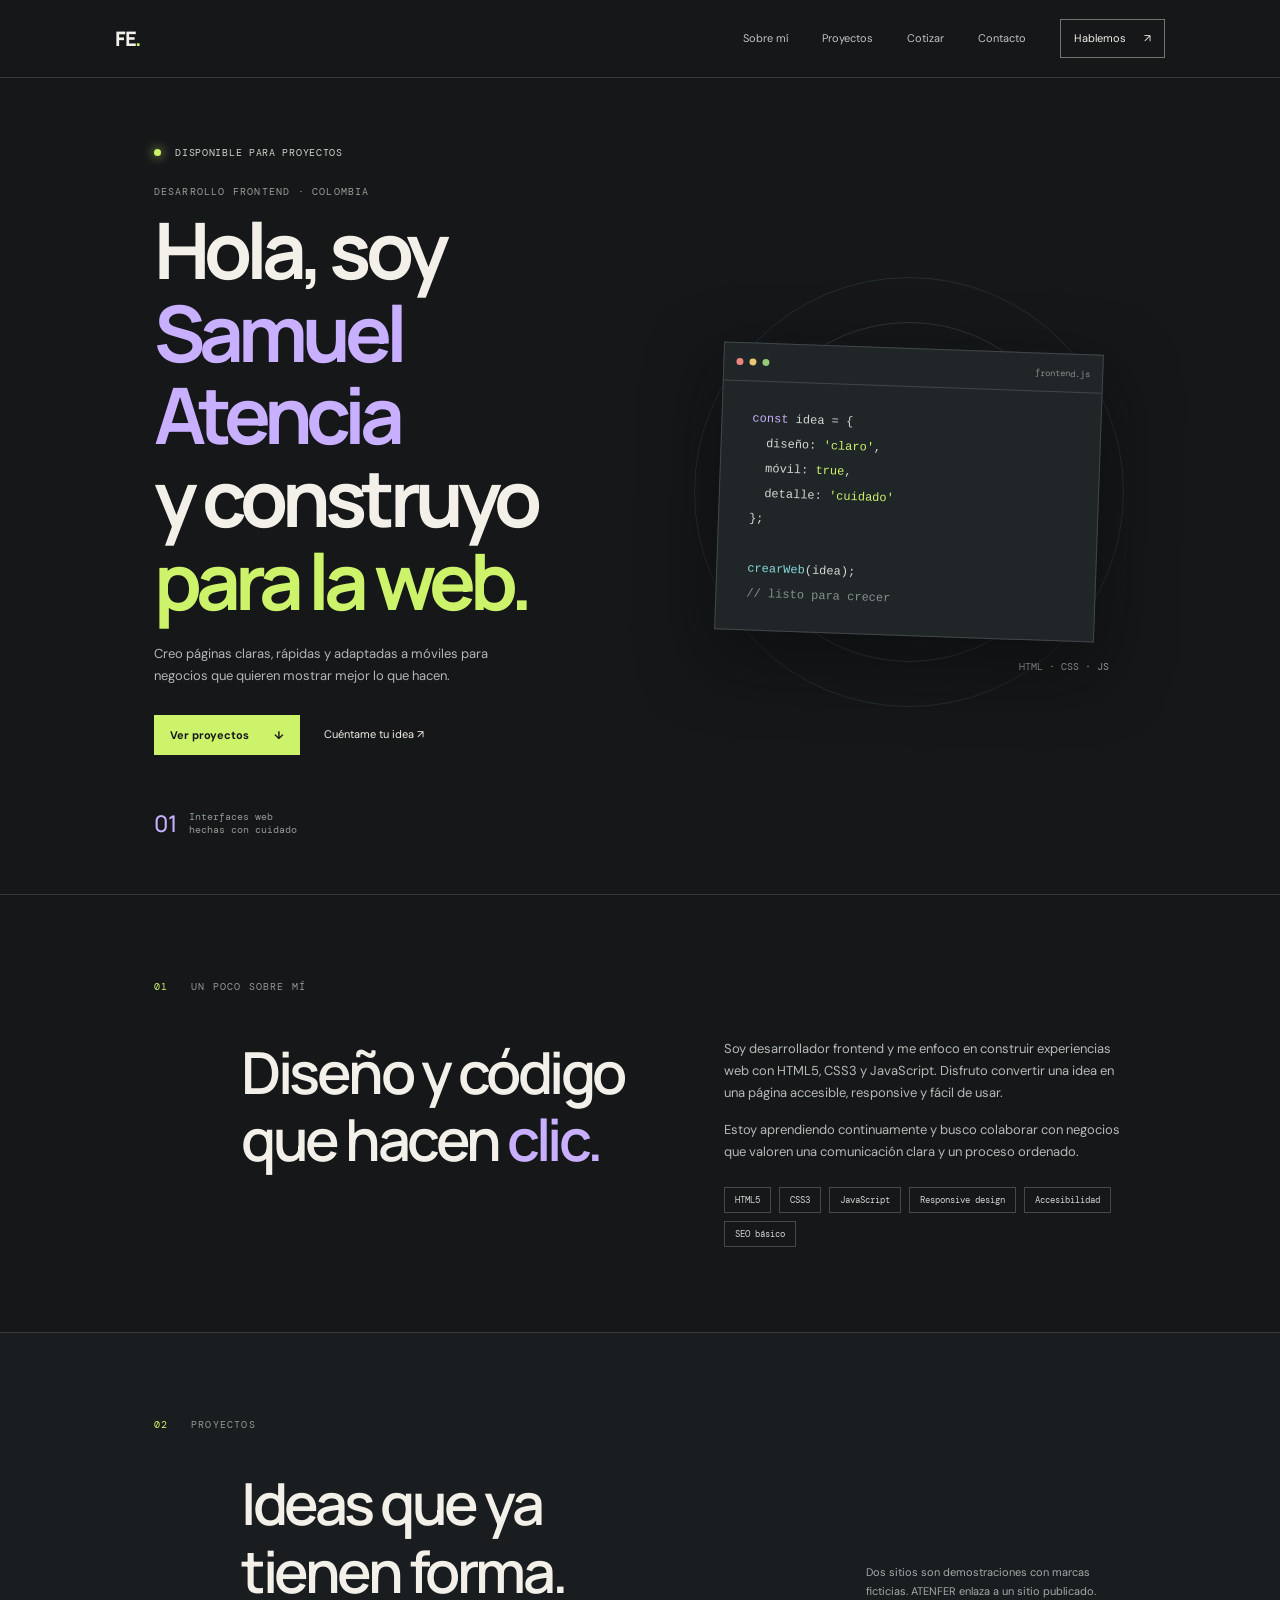
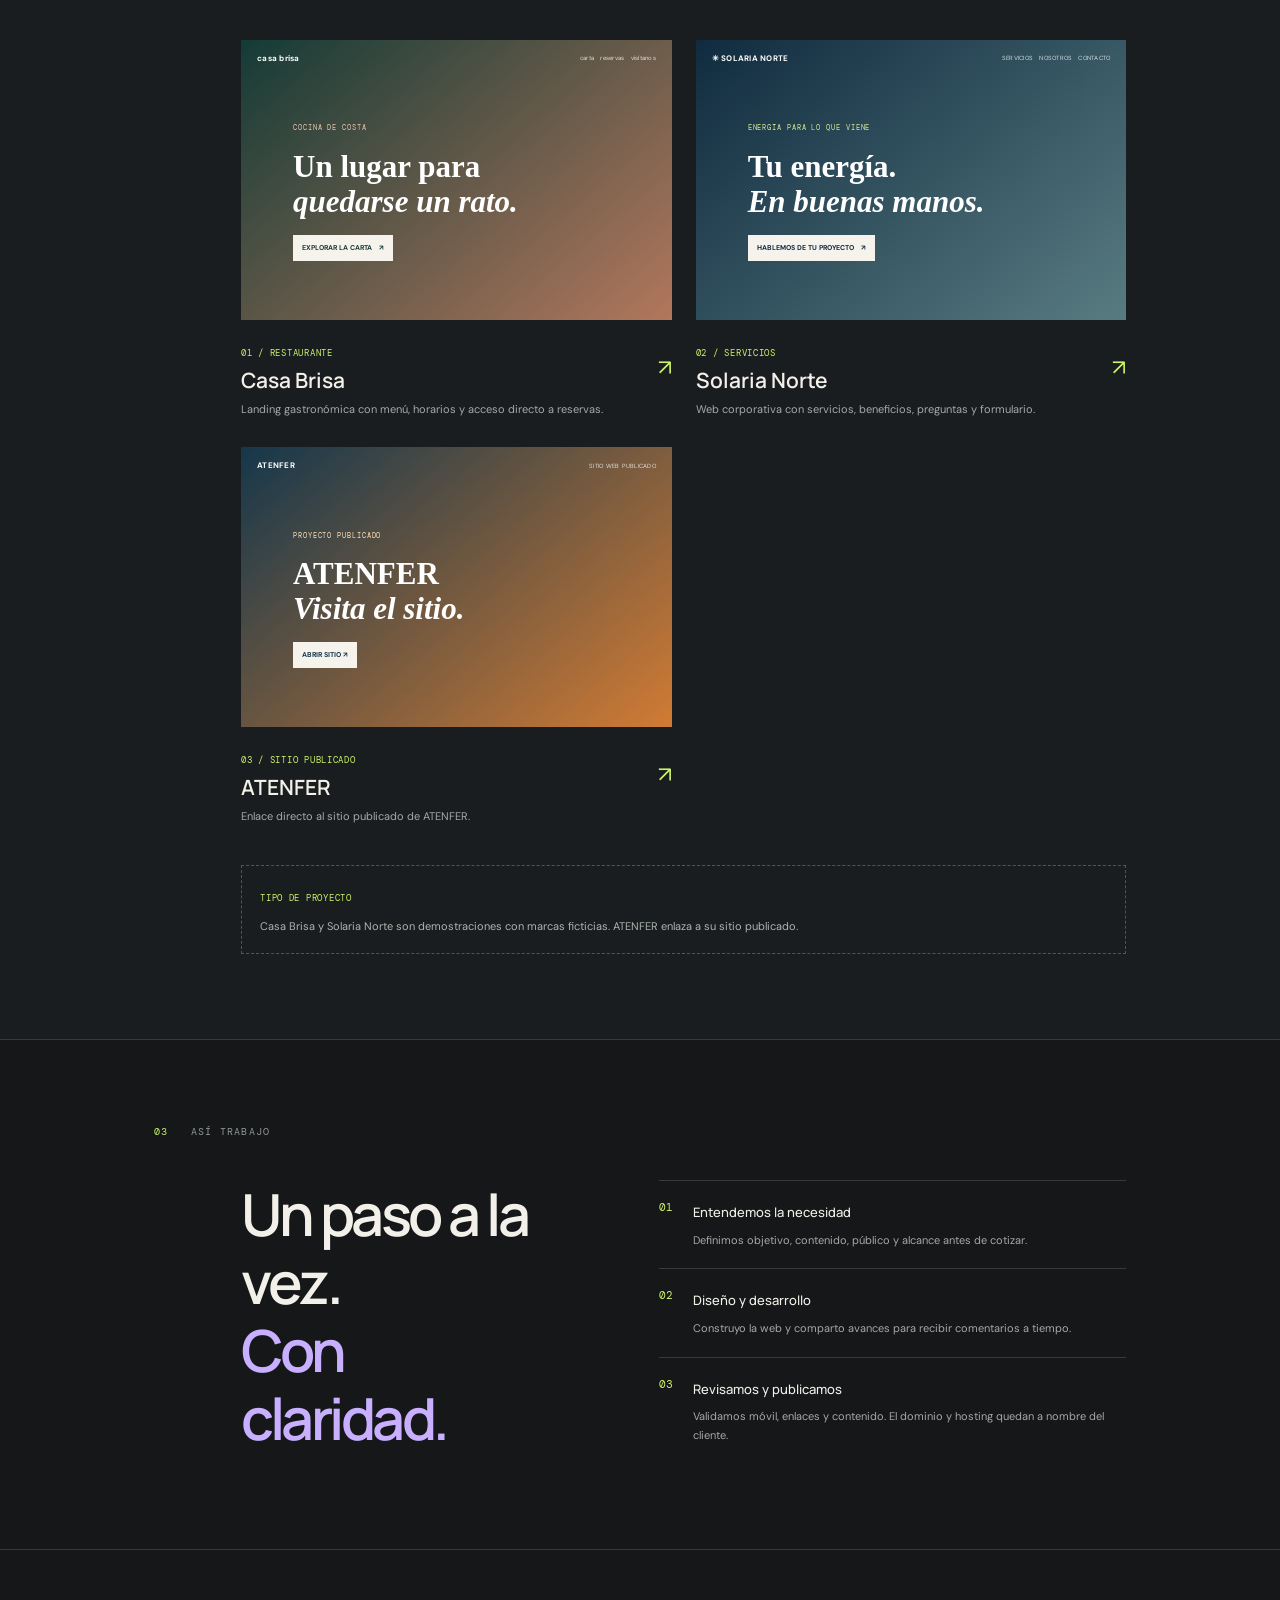
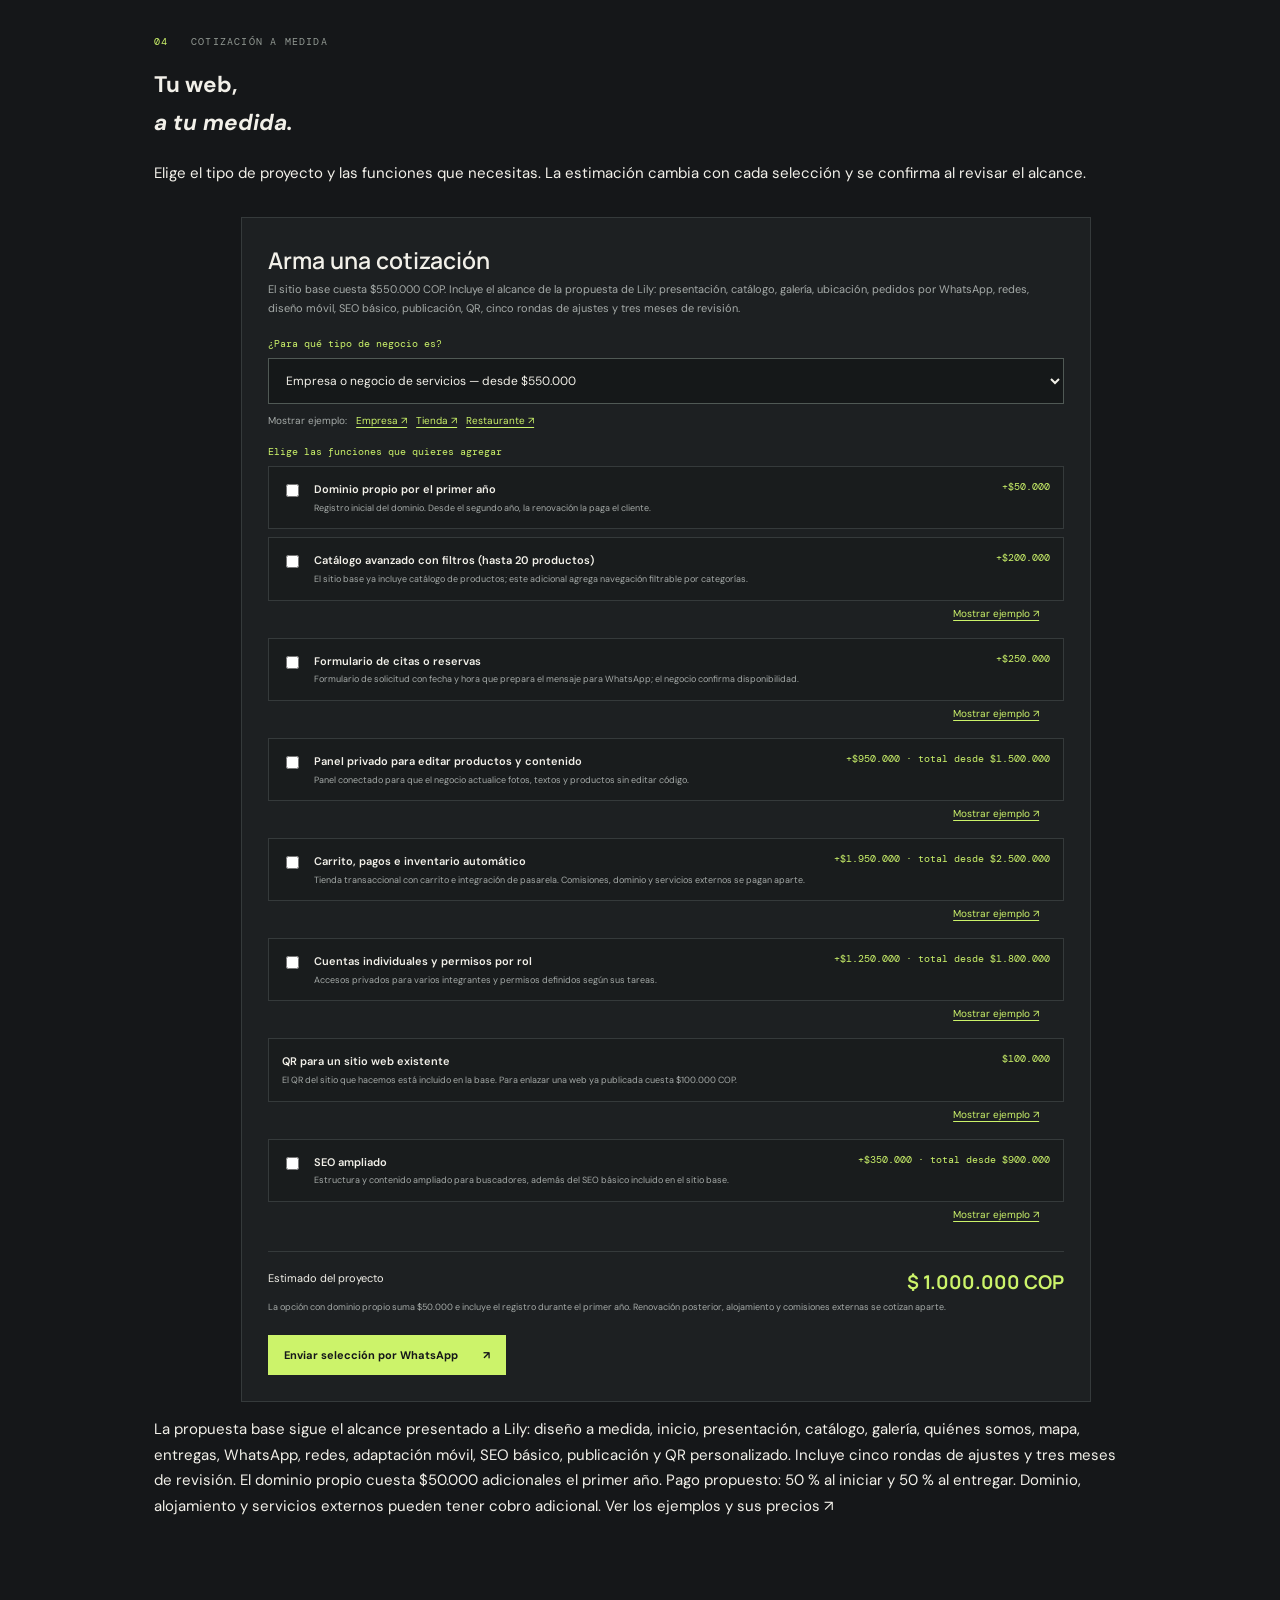
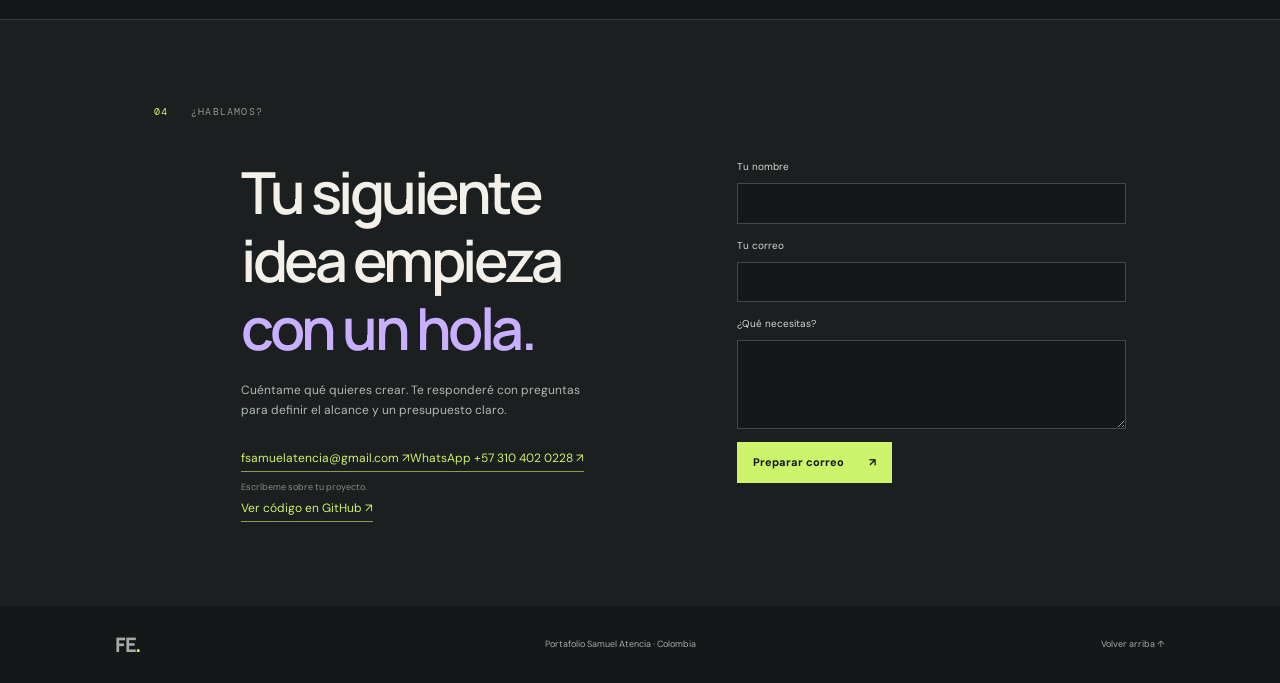
==== commit b68b5eed: "Ajusta precios según propuesta base de Lily" ====
--- a/portafolio/index.html
+++ b/portafolio/index.html
@@ -9,17 +9,11 @@
  <article class="project-card project-atenfer"><a class="project-preview preview-atenfer" href="https://atenfer.expo.app" target="_blank" rel="noopener" aria-label="Abrir sitio publicado ATENFER"><div class="preview-nav"><b>ATENFER</b><span>SITIO WEB PUBLICADO</span></div><div class="preview-hero"><small>PROYECTO PUBLICADO</small><strong>ATENFER<br><i>Visita el sitio.</i></strong><div class="preview-chip">ABRIR SITIO ↗</div></div></a><div class="project-meta"><div><span>03 / SITIO PUBLICADO</span><h3>ATENFER</h3></div><a href="https://atenfer.expo.app" target="_blank" rel="noopener" aria-label="Abrir ATENFER en una pestaña nueva">↗</a></div><p>Enlace directo al sitio publicado de ATENFER.</p></article></div><div class="project-note"><span>TIPO DE PROYECTO</span><p>Casa Brisa y Solaria Norte son demostraciones con marcas ficticias. ATENFER enlaza a su sitio publicado.</p></div></section>
 <section class="process section"><div class="section-label"><span>03</span><span>ASÍ TRABAJO</span></div><div class="process-grid"><h2>Un paso a la vez.<br><em>Con claridad.</em></h2><ol><li><b>01</b><div><strong>Entendemos la necesidad</strong><p>Definimos objetivo, contenido, público y alcance antes de cotizar.</p></div></li><li><b>02</b><div><strong>Diseño y desarrollo</strong><p>Construyo la web y comparto avances para recibir comentarios a tiempo.</p></div></li><li><b>03</b><div><strong>Revisamos y publicamos</strong><p>Validamos móvil, enlaces y contenido. El dominio y hosting quedan a nombre del cliente.</p></div></li></ol></div></section>
 <section class="pricing section" id="planes"><div class="section-label"><span>04</span><span>COTIZACIÓN A MEDIDA</span></div><div class="pricing-heading"><h2>Tu web,<br><em>a tu medida.</em></h2><p>Elige el tipo de proyecto y las funciones que necesitas. La estimación cambia con cada selección y se confirma al revisar el alcance.</p></div>
-<div class="quote-builder" id="cotizador"><div class="quote-intro"><h3>Arma una cotización</h3><p>Marca lo que quieres incluir. Puedes quitar o agregar funciones antes de enviar el resumen.</p></div><label class="quote-label" for="site-type">¿Para qué tipo de negocio es?</label><select id="site-type"><option value="business">Empresa o negocio de servicios — desde $1.000.000</option><option value="shop">Tienda o establecimiento — desde $1.200.000</option><option value="restaurant">Restaurante o cafetería — desde $1.000.000</option></select><div class="base-examples"><span>Mostrar ejemplo:</span> <a href="ejemplos/empresa.html" target="_blank" rel="noopener">Empresa ↗</a><a href="ejemplos/tienda.html" target="_blank" rel="noopener">Tienda ↗</a><a href="ejemplos/restaurante.html" target="_blank" rel="noopener">Restaurante ↗</a></div><p class="quote-label">Elige las funciones que quieres agregar</p><div class="quote-options">
-<div class="quote-item"><label class="quote-option"><input type="checkbox" value="catalog"><span><b>Catálogo visual de hasta 20 productos</b><small>Productos y categorías; pedidos por WhatsApp, sin inventario automático.</small></span><strong>$400.000</strong></label><a class="quote-example" href="ejemplos/catalogo.html" target="_blank" rel="noopener">Mostrar ejemplo ↗</a></div>
-<div class="quote-item"><label class="quote-option"><input type="checkbox" value="booking"><span><b>Reservas o citas por WhatsApp</b><small>Formulario de solicitud; el negocio confirma disponibilidad manualmente.</small></span><strong>$350.000</strong></label><a class="quote-example" href="ejemplos/reservas.html" target="_blank" rel="noopener">Mostrar ejemplo ↗</a></div>
-<div class="quote-item"><label class="quote-option"><input type="checkbox" value="admin"><span><b>Panel para editar contenido</b><small>Acceso para administrar productos, fotos y datos desde la web.</small></span><strong>$1.000.000</strong></label><a class="quote-example" href="ejemplos/administracion.html" target="_blank" rel="noopener">Mostrar ejemplo ↗</a></div>
-<div class="quote-item"><label class="quote-option"><input type="checkbox" value="commerce"><span><b>Carrito, pagos e inventario automático</b><small>Integración de compra en línea. Pasarela, comisiones y servicios externos se pagan aparte.</small></span><strong>$2.000.000</strong></label><a class="quote-example" href="ejemplos/tienda-online.html" target="_blank" rel="noopener">Mostrar ejemplo ↗</a></div>
-<div class="quote-item"><label class="quote-option"><input type="checkbox" value="users"><span><b>Usuarios y permisos para el equipo</b><small>Accesos individuales para varios usuarios del negocio.</small></span><strong>$1.000.000</strong></label><a class="quote-example" href="ejemplos/usuarios.html" target="_blank" rel="noopener">Mostrar ejemplo ↗</a></div>
-<div class="quote-item"><label class="quote-option"><input type="checkbox" value="qr"><span><b>Código QR personalizado</b><small>Enlace directo a la página para imprimir en materiales del negocio.</small></span><strong>$250.000</strong></label><a class="quote-example" href="ejemplos/qr.html" target="_blank" rel="noopener">Mostrar ejemplo ↗</a></div>
-<div class="quote-item"><label class="quote-option"><input type="checkbox" value="seo"><span><b>SEO ampliado</b><small>Trabajo adicional de estructura y contenido para buscadores.</small></span><strong>$350.000</strong></label><a class="quote-example" href="ejemplos/seo.html" target="_blank" rel="noopener">Mostrar ejemplo ↗</a></div></div>
-<div class="quote-total"><span>Estimado del proyecto</span><strong id="quote-total" aria-live="polite">$1.000.000 COP</strong><small>Valor orientativo. Dominio, alojamiento, comisiones y otros servicios externos pueden tener cobro adicional.</small></div><a class="button button-accent" id="quote-whatsapp" href="https://wa.me/573104020228" target="_blank" rel="noopener">Enviar selección por WhatsApp <span>↗</span></a></div>
-<p class="pricing-note">El sitio base incluye diseño adaptable, páginas de presentación y contacto, enlaces y publicación básica. El alcance se ajusta según el negocio y el contenido. Los valores son estimados; se confirman tras acordar requisitos. Pago propuesto: 50 % al iniciar y 50 % al entregar. Dominio, alojamiento y servicios externos pueden tener cobro adicional. <a href="../../Planes y precios.txt">Ver servicios y precios ↗</a></p></section><section id="contacto" class="contact section"><div class="section-label"><span>04</span><span>¿HABLAMOS?</span></div><div class="contact-grid"><div><h2>Tu siguiente<br>idea empieza<br><em>con un hola.</em></h2><p>Cuéntame qué quieres crear. Te responderé con preguntas para definir el alcance y un presupuesto claro.</p><a class="email-link" href="mailto:fsamuelatencia@gmail.com">fsamuelatencia@gmail.com ↗</a><a class="email-link" href="https://wa.me/573104020228" target="_blank" rel="noopener">WhatsApp +57 310 402 0228 ↗</a><small>Escríbeme sobre tu proyecto.</small><a class="email-link" href="https://github.com/fsamuelatencia-crypto" target="_blank" rel="noopener">Ver código en GitHub ↗</a></div><form id="contact-form"><label for="name">Tu nombre</label><input id="name" name="name" required minlength="2" autocomplete="name"><label for="email">Tu correo</label><input id="email" type="email" name="email" required autocomplete="email"><label for="message">¿Qué necesitas?</label><textarea id="message" name="message" rows="4" required minlength="10"></textarea><button class="button button-accent" type="submit">Preparar correo <span>↗</span></button><p id="form-status" role="status" aria-live="polite"></p></form></div></section></main>
+<div class="quote-builder" id="cotizador"><div class="quote-intro"><h3>Arma una cotización</h3><p>El sitio base cuesta $550.000 COP. Incluye el alcance de la propuesta de Lily: presentación, catálogo, galería, ubicación, pedidos por WhatsApp, redes, diseño móvil, SEO básico, publicación, QR, cinco rondas de ajustes y tres meses de revisión.</p></div><label class="quote-label" for="site-type">¿Para qué tipo de negocio es?</label><select id="site-type"><option value="business">Empresa o negocio de servicios — desde $550.000</option><option value="shop">Tienda o establecimiento — desde $550.000</option><option value="restaurant">Restaurante o cafetería — desde $550.000</option></select><div class="base-examples"><span>Mostrar ejemplo:</span> <a href="ejemplos/empresa.html" target="_blank" rel="noopener">Empresa ↗</a><a href="ejemplos/tienda.html" target="_blank" rel="noopener">Tienda ↗</a><a href="ejemplos/restaurante.html" target="_blank" rel="noopener">Restaurante ↗</a></div><p class="quote-label">Elige las funciones que quieres agregar</p><div class="quote-options"><div class="quote-item"><label class="quote-option"><input type="checkbox" value="domain"><span><b>Dominio propio por el primer año</b><small>Registro inicial del dominio. Desde el segundo año, la renovación la paga el cliente.</small></span><strong>+$50.000</strong></label></div><div class="quote-item"><label class="quote-option"><input type="checkbox" value="catalog"><span><b>Catálogo avanzado con filtros (hasta 20 productos)</b><small>El sitio base ya incluye catálogo de productos; este adicional agrega navegación filtrable por categorías.</small></span><strong>+$200.000</strong></label><a class="quote-example" href="ejemplos/catalogo.html" target="_blank" rel="noopener">Mostrar ejemplo ↗</a></div><div class="quote-item"><label class="quote-option"><input type="checkbox" value="booking"><span><b>Formulario de citas o reservas</b><small>Formulario de solicitud con fecha y hora que prepara el mensaje para WhatsApp; el negocio confirma disponibilidad.</small></span><strong>+$250.000</strong></label><a class="quote-example" href="ejemplos/reservas.html" target="_blank" rel="noopener">Mostrar ejemplo ↗</a></div><div class="quote-item"><label class="quote-option"><input type="checkbox" value="admin"><span><b>Panel privado para editar productos y contenido</b><small>Panel conectado para que el negocio actualice fotos, textos y productos sin editar código.</small></span><strong>+$950.000 · total desde $1.500.000</strong></label><a class="quote-example" href="ejemplos/administracion.html" target="_blank" rel="noopener">Mostrar ejemplo ↗</a></div><div class="quote-item"><label class="quote-option"><input type="checkbox" value="commerce"><span><b>Carrito, pagos e inventario automático</b><small>Tienda transaccional con carrito e integración de pasarela. Comisiones, dominio y servicios externos se pagan aparte.</small></span><strong>+$1.950.000 · total desde $2.500.000</strong></label><a class="quote-example" href="ejemplos/tienda-online.html" target="_blank" rel="noopener">Mostrar ejemplo ↗</a></div><div class="quote-item"><label class="quote-option"><input type="checkbox" value="users"><span><b>Cuentas individuales y permisos por rol</b><small>Accesos privados para varios integrantes y permisos definidos según sus tareas.</small></span><strong>+$1.250.000 · total desde $1.800.000</strong></label><a class="quote-example" href="ejemplos/usuarios.html" target="_blank" rel="noopener">Mostrar ejemplo ↗</a></div><div class="quote-item"><div class="quote-option"><span><b>QR para un sitio web existente</b><small>El QR del sitio que hacemos está incluido en la base. Para enlazar una web ya publicada cuesta $100.000 COP.</small></span><strong>$100.000</strong></div><a class="quote-example" href="ejemplos/qr.html" target="_blank" rel="noopener">Mostrar ejemplo ↗</a></div><div class="quote-item"><label class="quote-option"><input type="checkbox" value="seo"><span><b>SEO ampliado</b><small>Estructura y contenido ampliado para buscadores, además del SEO básico incluido en el sitio base.</small></span><strong>+$350.000 · total desde $900.000</strong></label><a class="quote-example" href="ejemplos/seo.html" target="_blank" rel="noopener">Mostrar ejemplo ↗</a></div></div>
+<div class="quote-total"><span>Estimado del proyecto</span><strong id="quote-total" aria-live="polite">$550.000 COP</strong><small>La opción con dominio propio suma $50.000 e incluye el registro durante el primer año. Renovación posterior, alojamiento y comisiones externas se cotizan aparte.</small></div><a class="button button-accent" id="quote-whatsapp" href="https://wa.me/573104020228" target="_blank" rel="noopener">Enviar selección por WhatsApp <span>↗</span></a></div>
+<p class="pricing-note">La propuesta base sigue el alcance presentado a Lily: diseño a medida, inicio, presentación, catálogo, galería, quiénes somos, mapa, entregas, WhatsApp, redes, adaptación móvil, SEO básico, publicación y QR personalizado. Incluye cinco rondas de ajustes y tres meses de revisión. El dominio propio cuesta $50.000 adicionales el primer año. Pago propuesto: 50 % al iniciar y 50 % al entregar. Dominio, alojamiento y servicios externos pueden tener cobro adicional. <a href="muestras.html">Ver los ejemplos y sus precios ↗</a></p></section><section id="contacto" class="contact section"><div class="section-label"><span>04</span><span>¿HABLAMOS?</span></div><div class="contact-grid"><div><h2>Tu siguiente<br>idea empieza<br><em>con un hola.</em></h2><p>Cuéntame qué quieres crear. Te responderé con preguntas para definir el alcance y un presupuesto claro.</p><a class="email-link" href="mailto:fsamuelatencia@gmail.com">fsamuelatencia@gmail.com ↗</a><a class="email-link" href="https://wa.me/573104020228" target="_blank" rel="noopener">WhatsApp +57 310 402 0228 ↗</a><small>Escríbeme sobre tu proyecto.</small><a class="email-link" href="https://github.com/fsamuelatencia-crypto" target="_blank" rel="noopener">Ver código en GitHub ↗</a></div><form id="contact-form"><label for="name">Tu nombre</label><input id="name" name="name" required minlength="2" autocomplete="name"><label for="email">Tu correo</label><input id="email" type="email" name="email" required autocomplete="email"><label for="message">¿Qué necesitas?</label><textarea id="message" name="message" rows="4" required minlength="10"></textarea><button class="button button-accent" type="submit">Preparar correo <span>↗</span></button><p id="form-status" role="status" aria-live="polite"></p></form></div></section></main>
 <footer class="footer"><a class="wordmark" href="#inicio">FE<span>.</span></a><p>Portafolio Samuel Atencia · Colombia</p><a href="#inicio">Volver arriba ↑</a></footer></body></html>
 
 
 
+
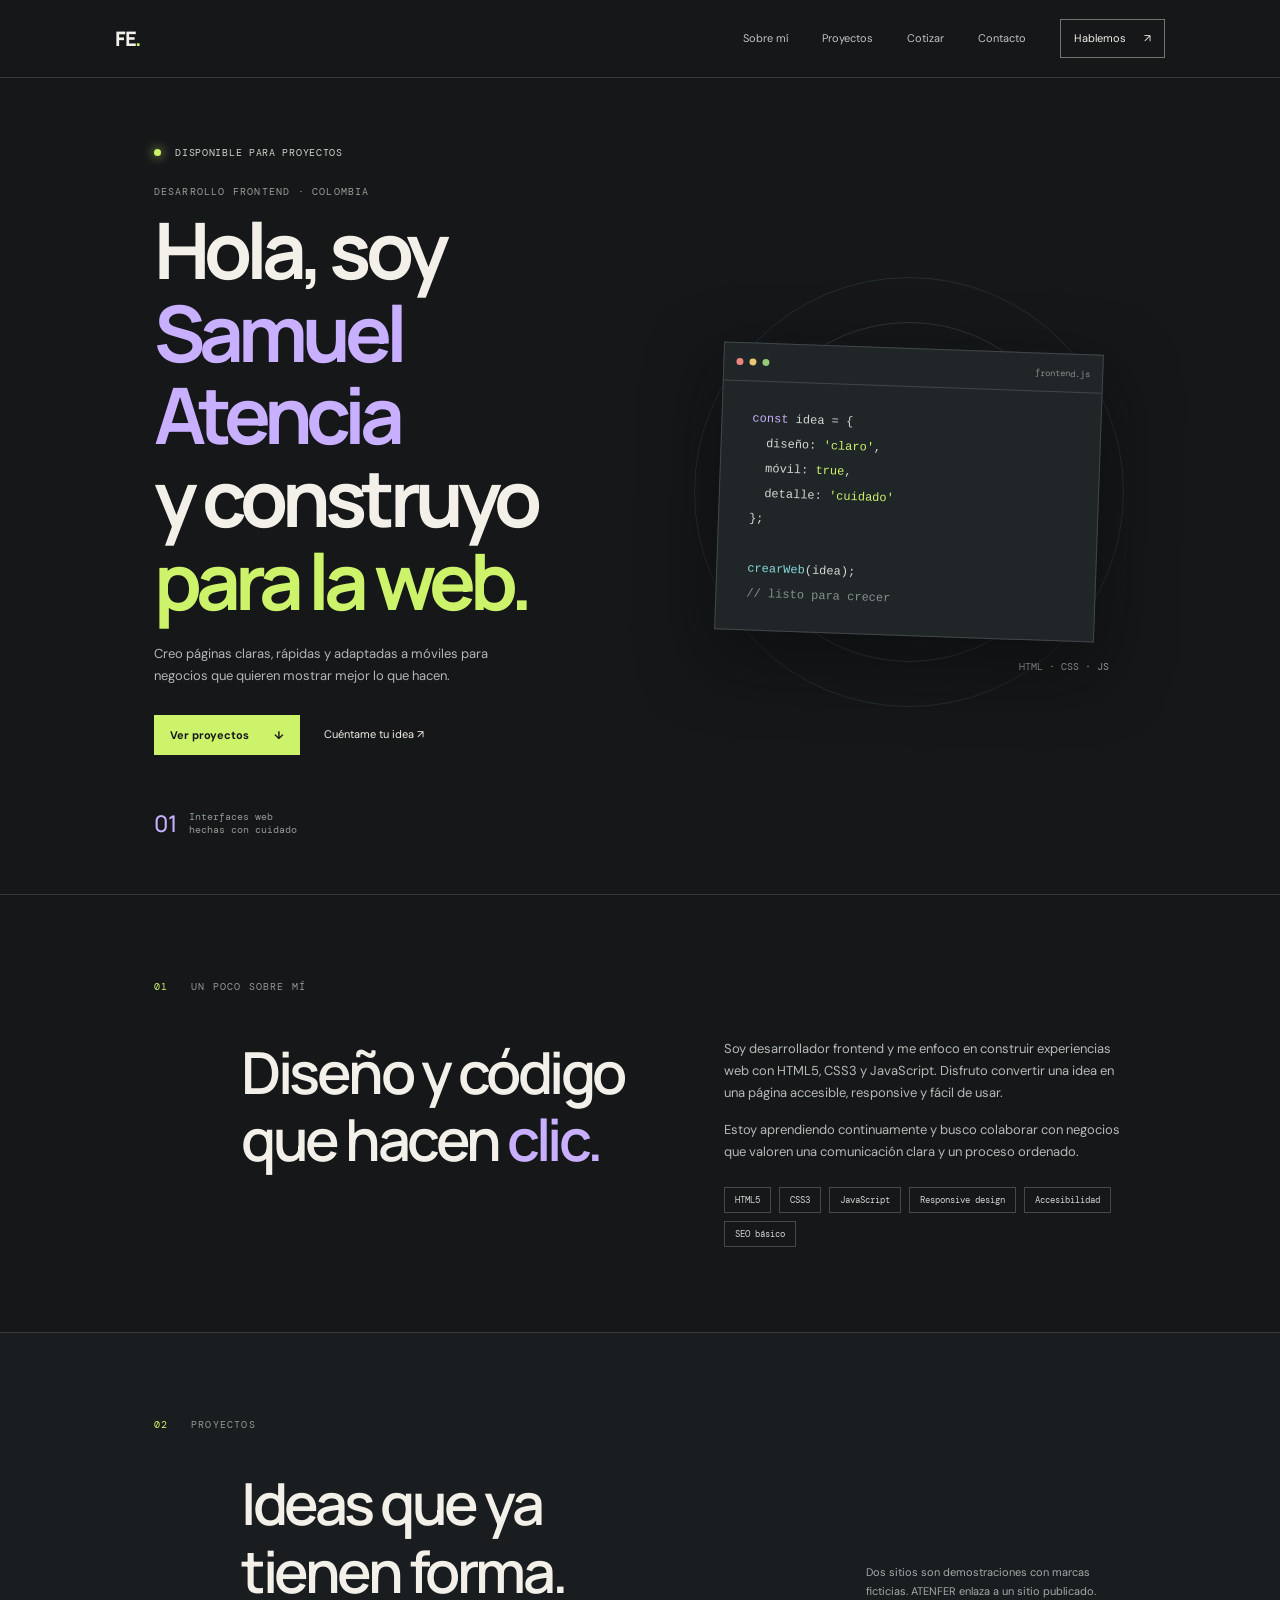
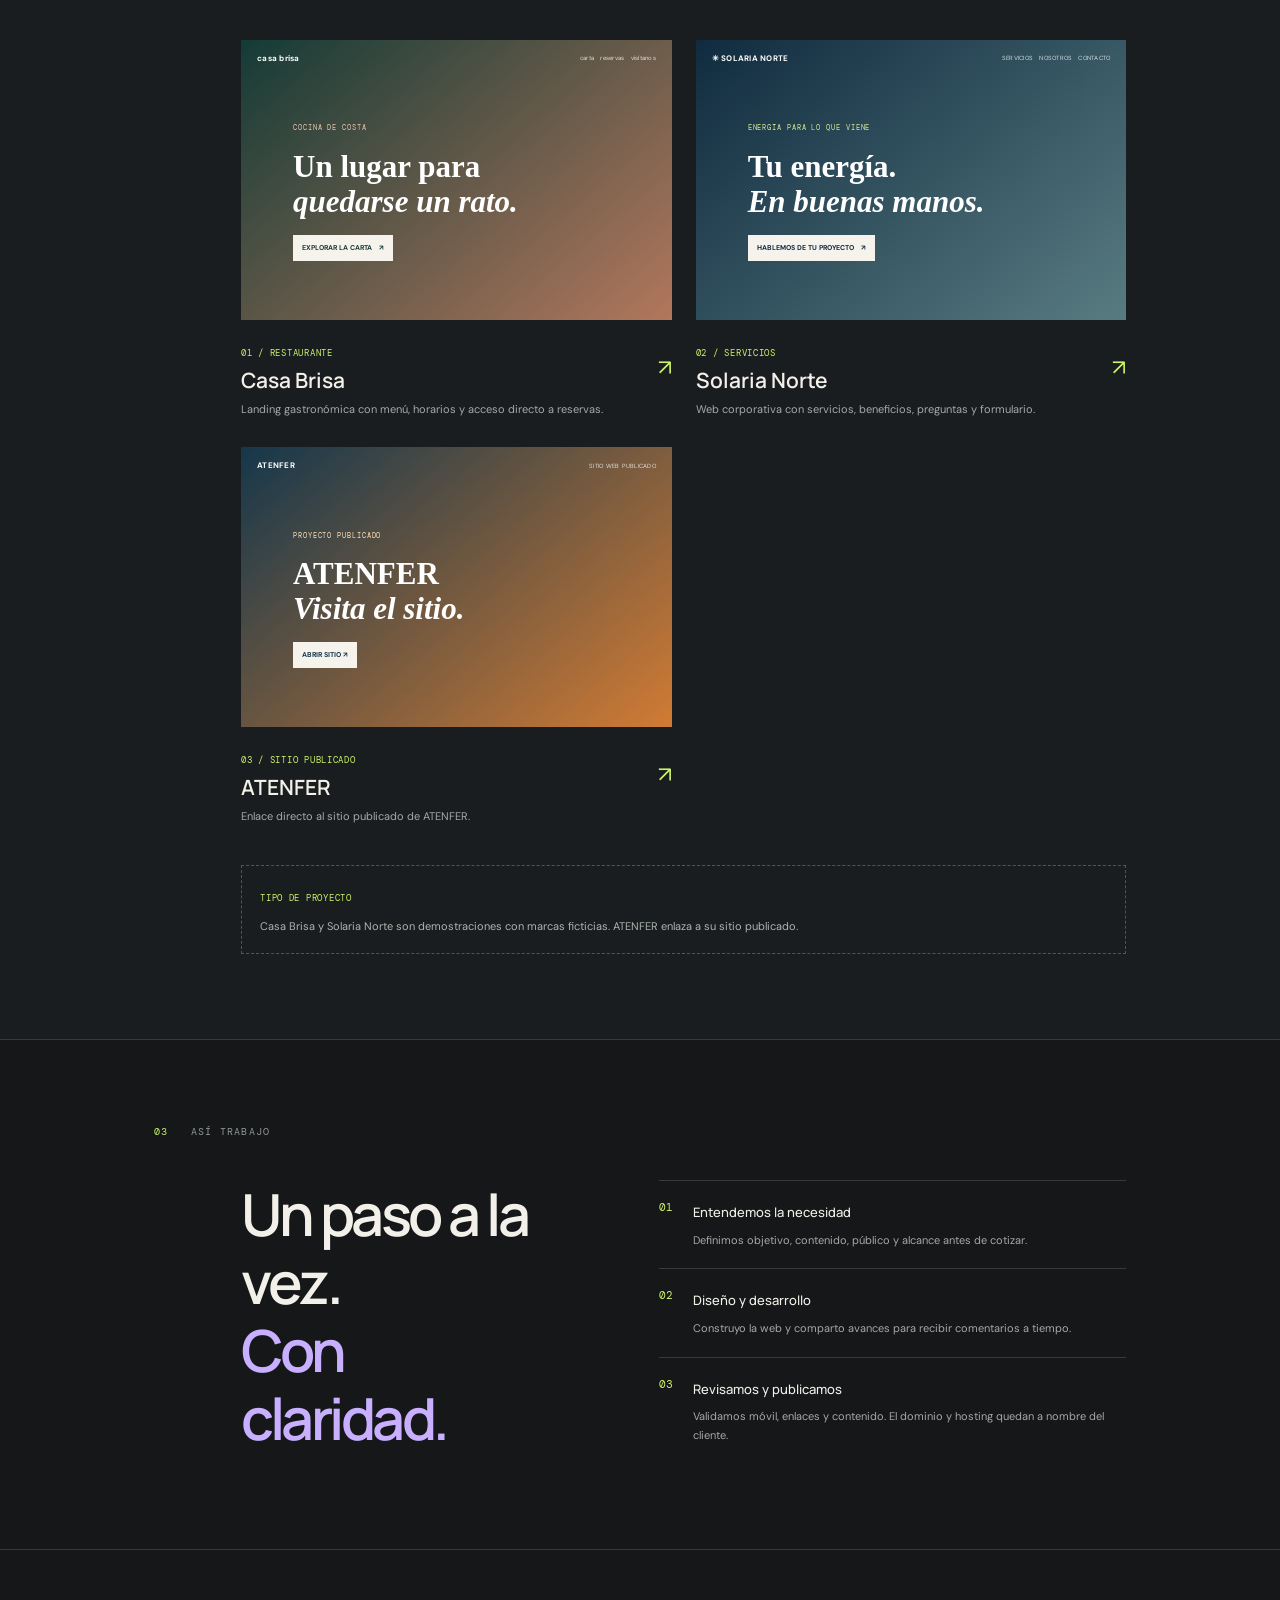
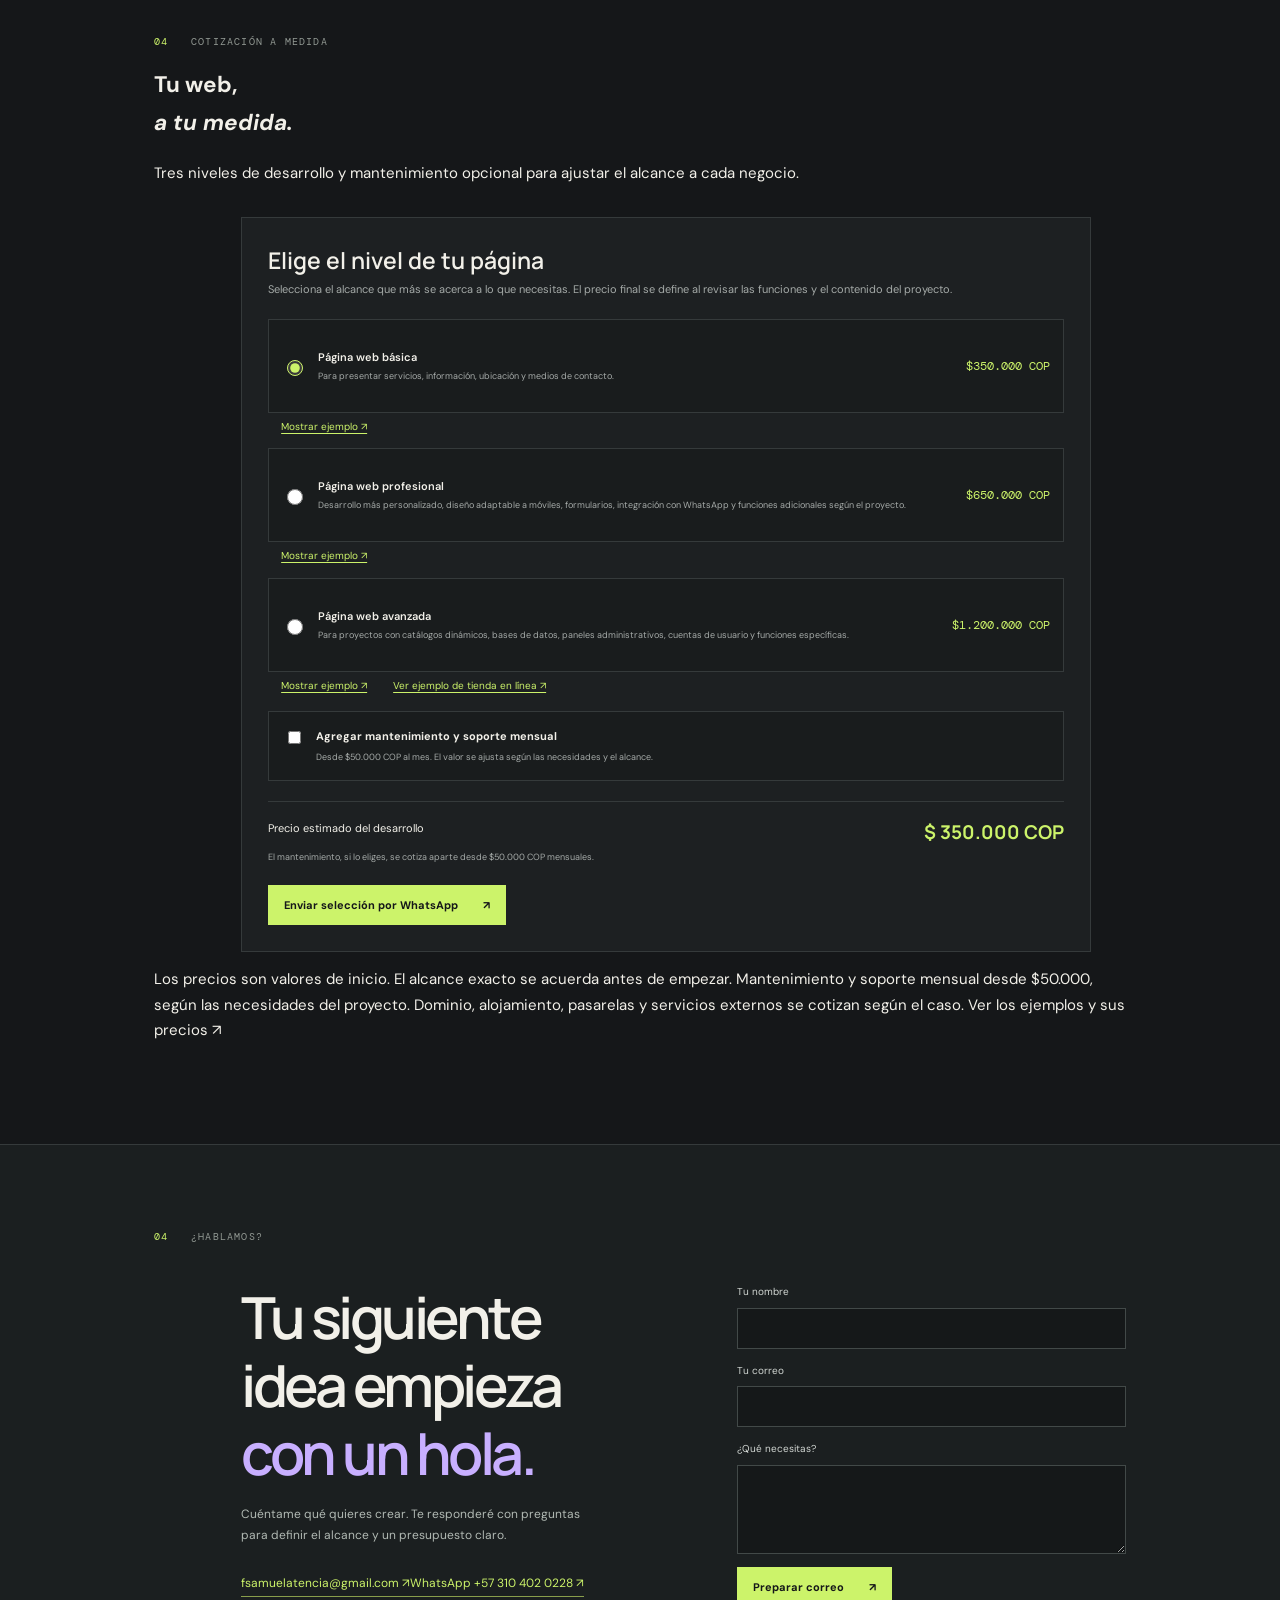
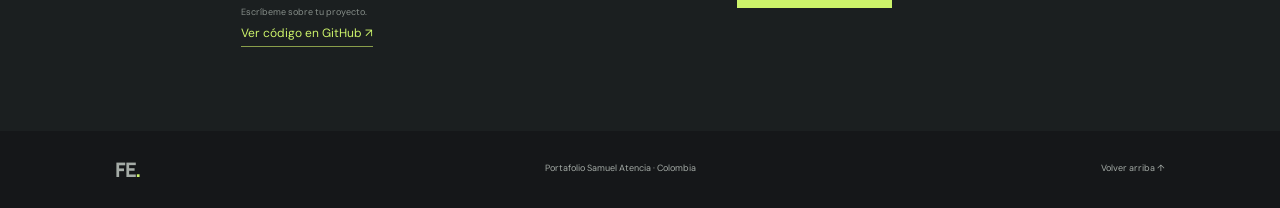
==== commit f299e219: "Actualiza los paquetes y precios del portafolio" ====
--- a/portafolio/index.html
+++ b/portafolio/index.html
@@ -8,12 +8,15 @@
  <article class="project-card project-energy"><a class="project-preview preview-energy" href="../empresa/index.html" aria-label="Abrir sitio de Solaria Norte"><div class="preview-nav"><b>✳ SOLARIA NORTE</b><span>SERVICIOS　NOSOTROS　CONTACTO</span></div><div class="preview-hero"><small>ENERGÍA PARA LO QUE VIENE</small><strong>Tu energía.<br><i>En buenas manos.</i></strong><div class="preview-chip">HABLEMOS DE TU PROYECTO　↗</div></div></a><div class="project-meta"><div><span>02 / SERVICIOS</span><h3>Solaria Norte</h3></div><a href="../empresa/index.html" aria-label="Ver proyecto Solaria Norte">↗</a></div><p>Web corporativa con servicios, beneficios, preguntas y formulario.</p></article>
  <article class="project-card project-atenfer"><a class="project-preview preview-atenfer" href="https://atenfer.expo.app" target="_blank" rel="noopener" aria-label="Abrir sitio publicado ATENFER"><div class="preview-nav"><b>ATENFER</b><span>SITIO WEB PUBLICADO</span></div><div class="preview-hero"><small>PROYECTO PUBLICADO</small><strong>ATENFER<br><i>Visita el sitio.</i></strong><div class="preview-chip">ABRIR SITIO ↗</div></div></a><div class="project-meta"><div><span>03 / SITIO PUBLICADO</span><h3>ATENFER</h3></div><a href="https://atenfer.expo.app" target="_blank" rel="noopener" aria-label="Abrir ATENFER en una pestaña nueva">↗</a></div><p>Enlace directo al sitio publicado de ATENFER.</p></article></div><div class="project-note"><span>TIPO DE PROYECTO</span><p>Casa Brisa y Solaria Norte son demostraciones con marcas ficticias. ATENFER enlaza a su sitio publicado.</p></div></section>
 <section class="process section"><div class="section-label"><span>03</span><span>ASÍ TRABAJO</span></div><div class="process-grid"><h2>Un paso a la vez.<br><em>Con claridad.</em></h2><ol><li><b>01</b><div><strong>Entendemos la necesidad</strong><p>Definimos objetivo, contenido, público y alcance antes de cotizar.</p></div></li><li><b>02</b><div><strong>Diseño y desarrollo</strong><p>Construyo la web y comparto avances para recibir comentarios a tiempo.</p></div></li><li><b>03</b><div><strong>Revisamos y publicamos</strong><p>Validamos móvil, enlaces y contenido. El dominio y hosting quedan a nombre del cliente.</p></div></li></ol></div></section>
-<section class="pricing section" id="planes"><div class="section-label"><span>04</span><span>COTIZACIÓN A MEDIDA</span></div><div class="pricing-heading"><h2>Tu web,<br><em>a tu medida.</em></h2><p>Elige el tipo de proyecto y las funciones que necesitas. La estimación cambia con cada selección y se confirma al revisar el alcance.</p></div>
-<div class="quote-builder" id="cotizador"><div class="quote-intro"><h3>Arma una cotización</h3><p>El sitio base cuesta $550.000 COP. Incluye el alcance de la propuesta de Lily: presentación, catálogo, galería, ubicación, pedidos por WhatsApp, redes, diseño móvil, SEO básico, publicación, QR, cinco rondas de ajustes y tres meses de revisión.</p></div><label class="quote-label" for="site-type">¿Para qué tipo de negocio es?</label><select id="site-type"><option value="business">Empresa o negocio de servicios — desde $550.000</option><option value="shop">Tienda o establecimiento — desde $550.000</option><option value="restaurant">Restaurante o cafetería — desde $550.000</option></select><div class="base-examples"><span>Mostrar ejemplo:</span> <a href="ejemplos/empresa.html" target="_blank" rel="noopener">Empresa ↗</a><a href="ejemplos/tienda.html" target="_blank" rel="noopener">Tienda ↗</a><a href="ejemplos/restaurante.html" target="_blank" rel="noopener">Restaurante ↗</a></div><p class="quote-label">Elige las funciones que quieres agregar</p><div class="quote-options"><div class="quote-item"><label class="quote-option"><input type="checkbox" value="domain"><span><b>Dominio propio por el primer año</b><small>Registro inicial del dominio. Desde el segundo año, la renovación la paga el cliente.</small></span><strong>+$50.000</strong></label></div><div class="quote-item"><label class="quote-option"><input type="checkbox" value="catalog"><span><b>Catálogo avanzado con filtros (hasta 20 productos)</b><small>El sitio base ya incluye catálogo de productos; este adicional agrega navegación filtrable por categorías.</small></span><strong>+$200.000</strong></label><a class="quote-example" href="ejemplos/catalogo.html" target="_blank" rel="noopener">Mostrar ejemplo ↗</a></div><div class="quote-item"><label class="quote-option"><input type="checkbox" value="booking"><span><b>Formulario de citas o reservas</b><small>Formulario de solicitud con fecha y hora que prepara el mensaje para WhatsApp; el negocio confirma disponibilidad.</small></span><strong>+$250.000</strong></label><a class="quote-example" href="ejemplos/reservas.html" target="_blank" rel="noopener">Mostrar ejemplo ↗</a></div><div class="quote-item"><label class="quote-option"><input type="checkbox" value="admin"><span><b>Panel privado para editar productos y contenido</b><small>Panel conectado para que el negocio actualice fotos, textos y productos sin editar código.</small></span><strong>+$950.000 · total desde $1.500.000</strong></label><a class="quote-example" href="ejemplos/administracion.html" target="_blank" rel="noopener">Mostrar ejemplo ↗</a></div><div class="quote-item"><label class="quote-option"><input type="checkbox" value="commerce"><span><b>Carrito, pagos e inventario automático</b><small>Tienda transaccional con carrito e integración de pasarela. Comisiones, dominio y servicios externos se pagan aparte.</small></span><strong>+$1.950.000 · total desde $2.500.000</strong></label><a class="quote-example" href="ejemplos/tienda-online.html" target="_blank" rel="noopener">Mostrar ejemplo ↗</a></div><div class="quote-item"><label class="quote-option"><input type="checkbox" value="users"><span><b>Cuentas individuales y permisos por rol</b><small>Accesos privados para varios integrantes y permisos definidos según sus tareas.</small></span><strong>+$1.250.000 · total desde $1.800.000</strong></label><a class="quote-example" href="ejemplos/usuarios.html" target="_blank" rel="noopener">Mostrar ejemplo ↗</a></div><div class="quote-item"><div class="quote-option"><span><b>QR para un sitio web existente</b><small>El QR del sitio que hacemos está incluido en la base. Para enlazar una web ya publicada cuesta $100.000 COP.</small></span><strong>$100.000</strong></div><a class="quote-example" href="ejemplos/qr.html" target="_blank" rel="noopener">Mostrar ejemplo ↗</a></div><div class="quote-item"><label class="quote-option"><input type="checkbox" value="seo"><span><b>SEO ampliado</b><small>Estructura y contenido ampliado para buscadores, además del SEO básico incluido en el sitio base.</small></span><strong>+$350.000 · total desde $900.000</strong></label><a class="quote-example" href="ejemplos/seo.html" target="_blank" rel="noopener">Mostrar ejemplo ↗</a></div></div>
-<div class="quote-total"><span>Estimado del proyecto</span><strong id="quote-total" aria-live="polite">$550.000 COP</strong><small>La opción con dominio propio suma $50.000 e incluye el registro durante el primer año. Renovación posterior, alojamiento y comisiones externas se cotizan aparte.</small></div><a class="button button-accent" id="quote-whatsapp" href="https://wa.me/573104020228" target="_blank" rel="noopener">Enviar selección por WhatsApp <span>↗</span></a></div>
-<p class="pricing-note">La propuesta base sigue el alcance presentado a Lily: diseño a medida, inicio, presentación, catálogo, galería, quiénes somos, mapa, entregas, WhatsApp, redes, adaptación móvil, SEO básico, publicación y QR personalizado. Incluye cinco rondas de ajustes y tres meses de revisión. El dominio propio cuesta $50.000 adicionales el primer año. Pago propuesto: 50 % al iniciar y 50 % al entregar. Dominio, alojamiento y servicios externos pueden tener cobro adicional. <a href="muestras.html">Ver los ejemplos y sus precios ↗</a></p></section><section id="contacto" class="contact section"><div class="section-label"><span>04</span><span>¿HABLAMOS?</span></div><div class="contact-grid"><div><h2>Tu siguiente<br>idea empieza<br><em>con un hola.</em></h2><p>Cuéntame qué quieres crear. Te responderé con preguntas para definir el alcance y un presupuesto claro.</p><a class="email-link" href="mailto:fsamuelatencia@gmail.com">fsamuelatencia@gmail.com ↗</a><a class="email-link" href="https://wa.me/573104020228" target="_blank" rel="noopener">WhatsApp +57 310 402 0228 ↗</a><small>Escríbeme sobre tu proyecto.</small><a class="email-link" href="https://github.com/fsamuelatencia-crypto" target="_blank" rel="noopener">Ver código en GitHub ↗</a></div><form id="contact-form"><label for="name">Tu nombre</label><input id="name" name="name" required minlength="2" autocomplete="name"><label for="email">Tu correo</label><input id="email" type="email" name="email" required autocomplete="email"><label for="message">¿Qué necesitas?</label><textarea id="message" name="message" rows="4" required minlength="10"></textarea><button class="button button-accent" type="submit">Preparar correo <span>↗</span></button><p id="form-status" role="status" aria-live="polite"></p></form></div></section></main>
+<section class="pricing section" id="planes"><div class="section-label"><span>04</span><span>COTIZACIÓN A MEDIDA</span></div><div class="pricing-heading"><h2>Tu web,<br><em>a tu medida.</em></h2><p>Tres niveles de desarrollo y mantenimiento opcional para ajustar el alcance a cada negocio.</p></div>
+<div class="quote-builder" id="cotizador"><div class="quote-intro"><h3>Elige el nivel de tu página</h3><p>Selecciona el alcance que más se acerca a lo que necesitas. El precio final se define al revisar las funciones y el contenido del proyecto.</p></div><div class="quote-options plan-options">
+<div class="quote-item"><label class="quote-option"><input type="radio" name="plan" value="basic" checked><span><b>Página web básica</b><small>Para presentar servicios, información, ubicación y medios de contacto.</small></span><strong>$350.000 COP</strong></label><a class="quote-example" href="ejemplos/empresa.html" target="_blank" rel="noopener">Mostrar ejemplo ↗</a></div>
+<div class="quote-item"><label class="quote-option"><input type="radio" name="plan" value="professional"><span><b>Página web profesional</b><small>Desarrollo más personalizado, diseño adaptable a móviles, formularios, integración con WhatsApp y funciones adicionales según el proyecto.</small></span><strong>$650.000 COP</strong></label><a class="quote-example" href="ejemplos/restaurante.html" target="_blank" rel="noopener">Mostrar ejemplo ↗</a></div>
+<div class="quote-item"><label class="quote-option"><input type="radio" name="plan" value="advanced"><span><b>Página web avanzada</b><small>Para proyectos con catálogos dinámicos, bases de datos, paneles administrativos, cuentas de usuario y funciones específicas.</small></span><strong>$1.200.000 COP</strong></label><a class="quote-example" href="ejemplos/administracion.html" target="_blank" rel="noopener">Mostrar ejemplo ↗</a><a class="quote-example" href="ejemplos/tienda-online.html" target="_blank" rel="noopener">Ver ejemplo de tienda en línea ↗</a></div>
+</div><label class="maintenance-option"><input type="checkbox" id="maintenance"><span><b>Agregar mantenimiento y soporte mensual</b><small>Desde $50.000 COP al mes. El valor se ajusta según las necesidades y el alcance.</small></span></label>
+<div class="quote-total"><span>Precio estimado del desarrollo</span><strong id="quote-total" aria-live="polite">$350.000 COP</strong><small id="maintenance-summary">El mantenimiento, si lo eliges, se cotiza aparte desde $50.000 COP mensuales.</small></div><a class="button button-accent" id="quote-whatsapp" href="https://wa.me/573104020228" target="_blank" rel="noopener">Enviar selección por WhatsApp <span>↗</span></a></div>
+<p class="pricing-note">Los precios son valores de inicio. El alcance exacto se acuerda antes de empezar. Mantenimiento y soporte mensual desde $50.000, según las necesidades del proyecto. Dominio, alojamiento, pasarelas y servicios externos se cotizan según el caso. <a href="muestras.html">Ver los ejemplos y sus precios ↗</a></p></section><section id="contacto" class="contact section"><div class="section-label"><span>04</span><span>¿HABLAMOS?</span></div><div class="contact-grid"><div><h2>Tu siguiente<br>idea empieza<br><em>con un hola.</em></h2><p>Cuéntame qué quieres crear. Te responderé con preguntas para definir el alcance y un presupuesto claro.</p><a class="email-link" href="mailto:fsamuelatencia@gmail.com">fsamuelatencia@gmail.com ↗</a><a class="email-link" href="https://wa.me/573104020228" target="_blank" rel="noopener">WhatsApp +57 310 402 0228 ↗</a><small>Escríbeme sobre tu proyecto.</small><a class="email-link" href="https://github.com/fsamuelatencia-crypto" target="_blank" rel="noopener">Ver código en GitHub ↗</a></div><form id="contact-form"><label for="name">Tu nombre</label><input id="name" name="name" required minlength="2" autocomplete="name"><label for="email">Tu correo</label><input id="email" type="email" name="email" required autocomplete="email"><label for="message">¿Qué necesitas?</label><textarea id="message" name="message" rows="4" required minlength="10"></textarea><button class="button button-accent" type="submit">Preparar correo <span>↗</span></button><p id="form-status" role="status" aria-live="polite"></p></form></div></section></main>
 <footer class="footer"><a class="wordmark" href="#inicio">FE<span>.</span></a><p>Portafolio Samuel Atencia · Colombia</p><a href="#inicio">Volver arriba ↑</a></footer></body></html>
 
 
 
-
--- a/portafolio/styles.css
+++ b/portafolio/styles.css
@@ -12,3 +12,6 @@
 @media(max-width:760px){.quote-builder{margin-left:0;padding:18px}.quote-option{flex-wrap:wrap}.quote-option strong{margin-left:29px}.quote-total>strong{font-size:15px}}
 
 .quote-item{display:grid;grid-template-columns:1fr auto;gap:4px 12px}.quote-item .quote-option{grid-column:1/-1}.quote-example{justify-self:end;font-size:10px;color:var(--acid);text-decoration:underline;text-underline-offset:3px;margin:0 13px 8px}.base-examples{display:flex;flex-wrap:wrap;gap:9px;margin-top:8px;font-size:10px;color:var(--muted)}.base-examples a{color:var(--acid);text-decoration:underline;text-underline-offset:3px}@media(max-width:760px){.quote-item{grid-template-columns:1fr}.quote-example{justify-self:start;margin-left:13px}}
+
+/* Selector de paquetes */
+.plan-options{grid-template-columns:1fr;gap:10px}.plan-options .quote-item{display:block}.plan-options .quote-option{align-items:center;min-height:94px}.plan-options .quote-option input{width:16px;height:16px;flex:none}.plan-options .quote-option strong{font-size:12px}.maintenance-option{display:flex;gap:12px;align-items:flex-start;margin-top:14px;padding:15px;border:1px solid var(--line);background:#191c1d;cursor:pointer}.maintenance-option input{accent-color:var(--acid);margin-top:4px}.maintenance-option b,.maintenance-option small{display:block}.maintenance-option b{font-size:11px}.maintenance-option small{font-size:9px;color:var(--muted);margin-top:4px}
